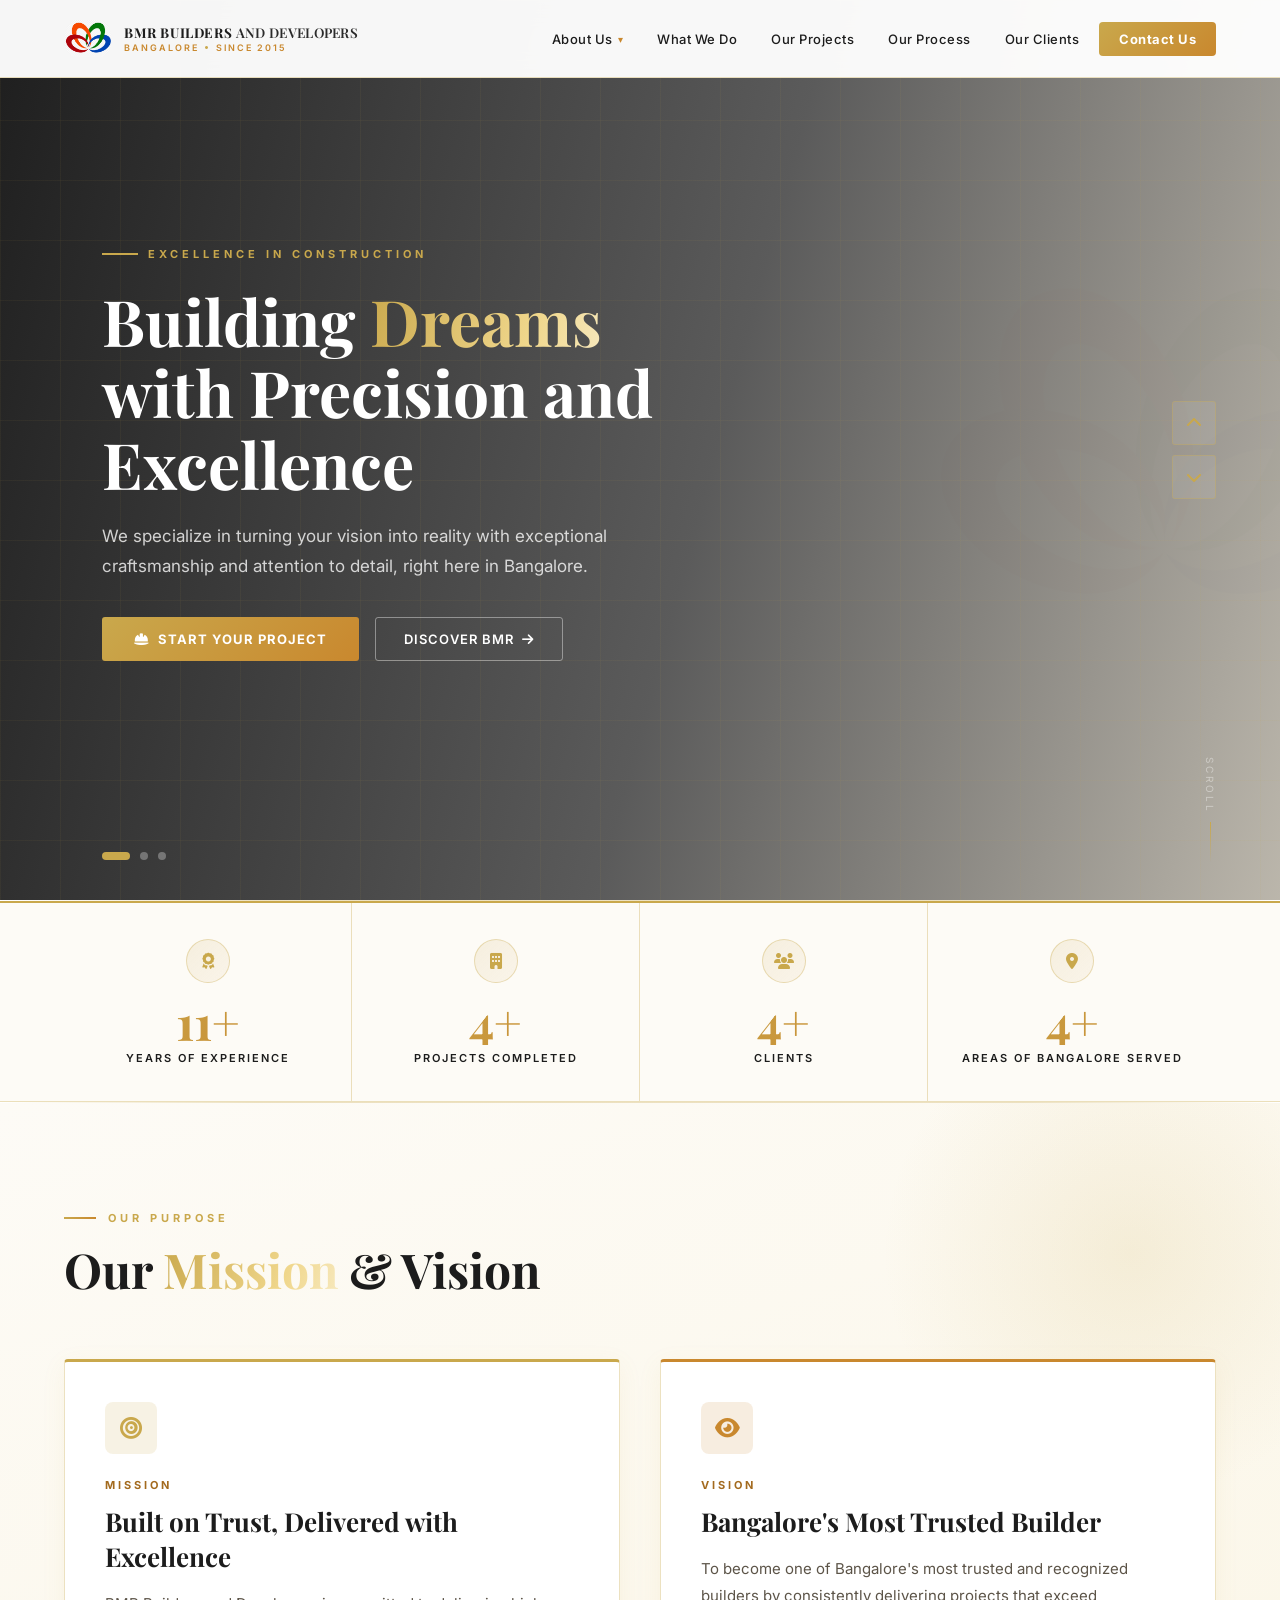
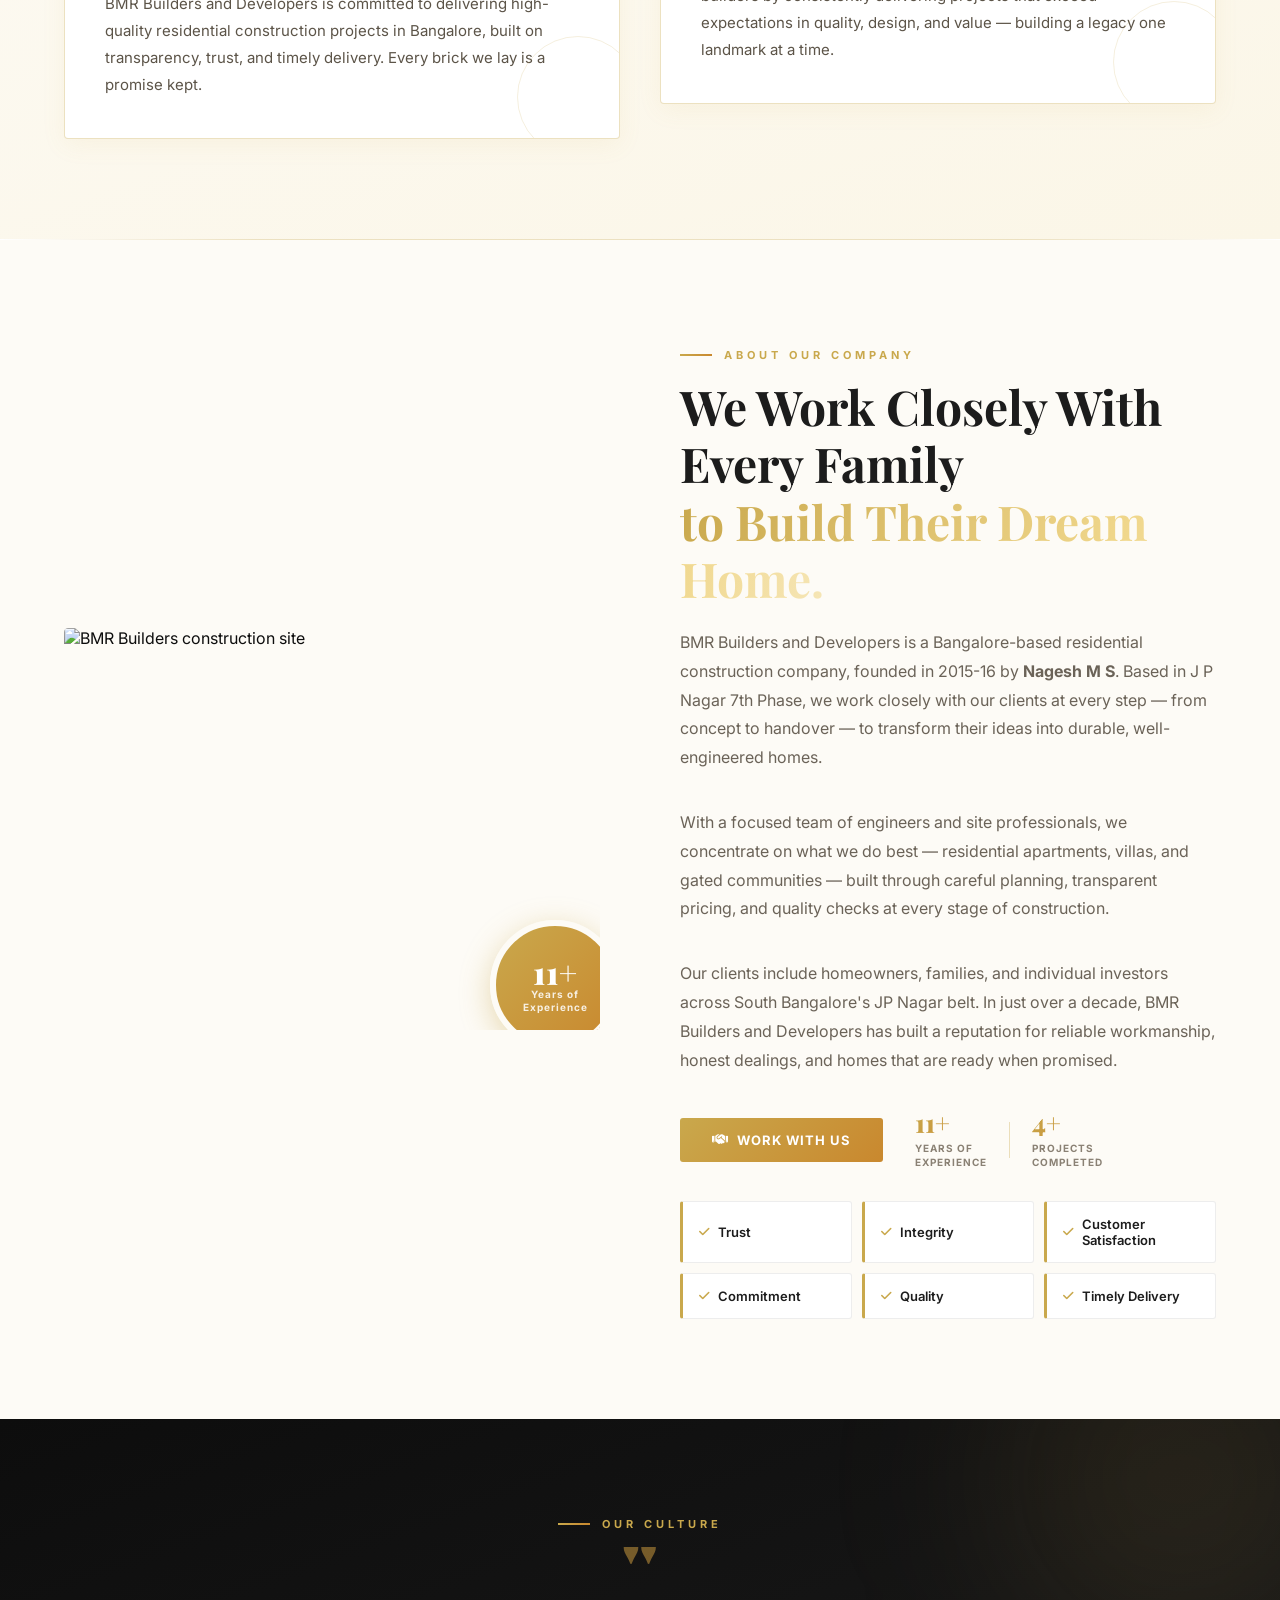
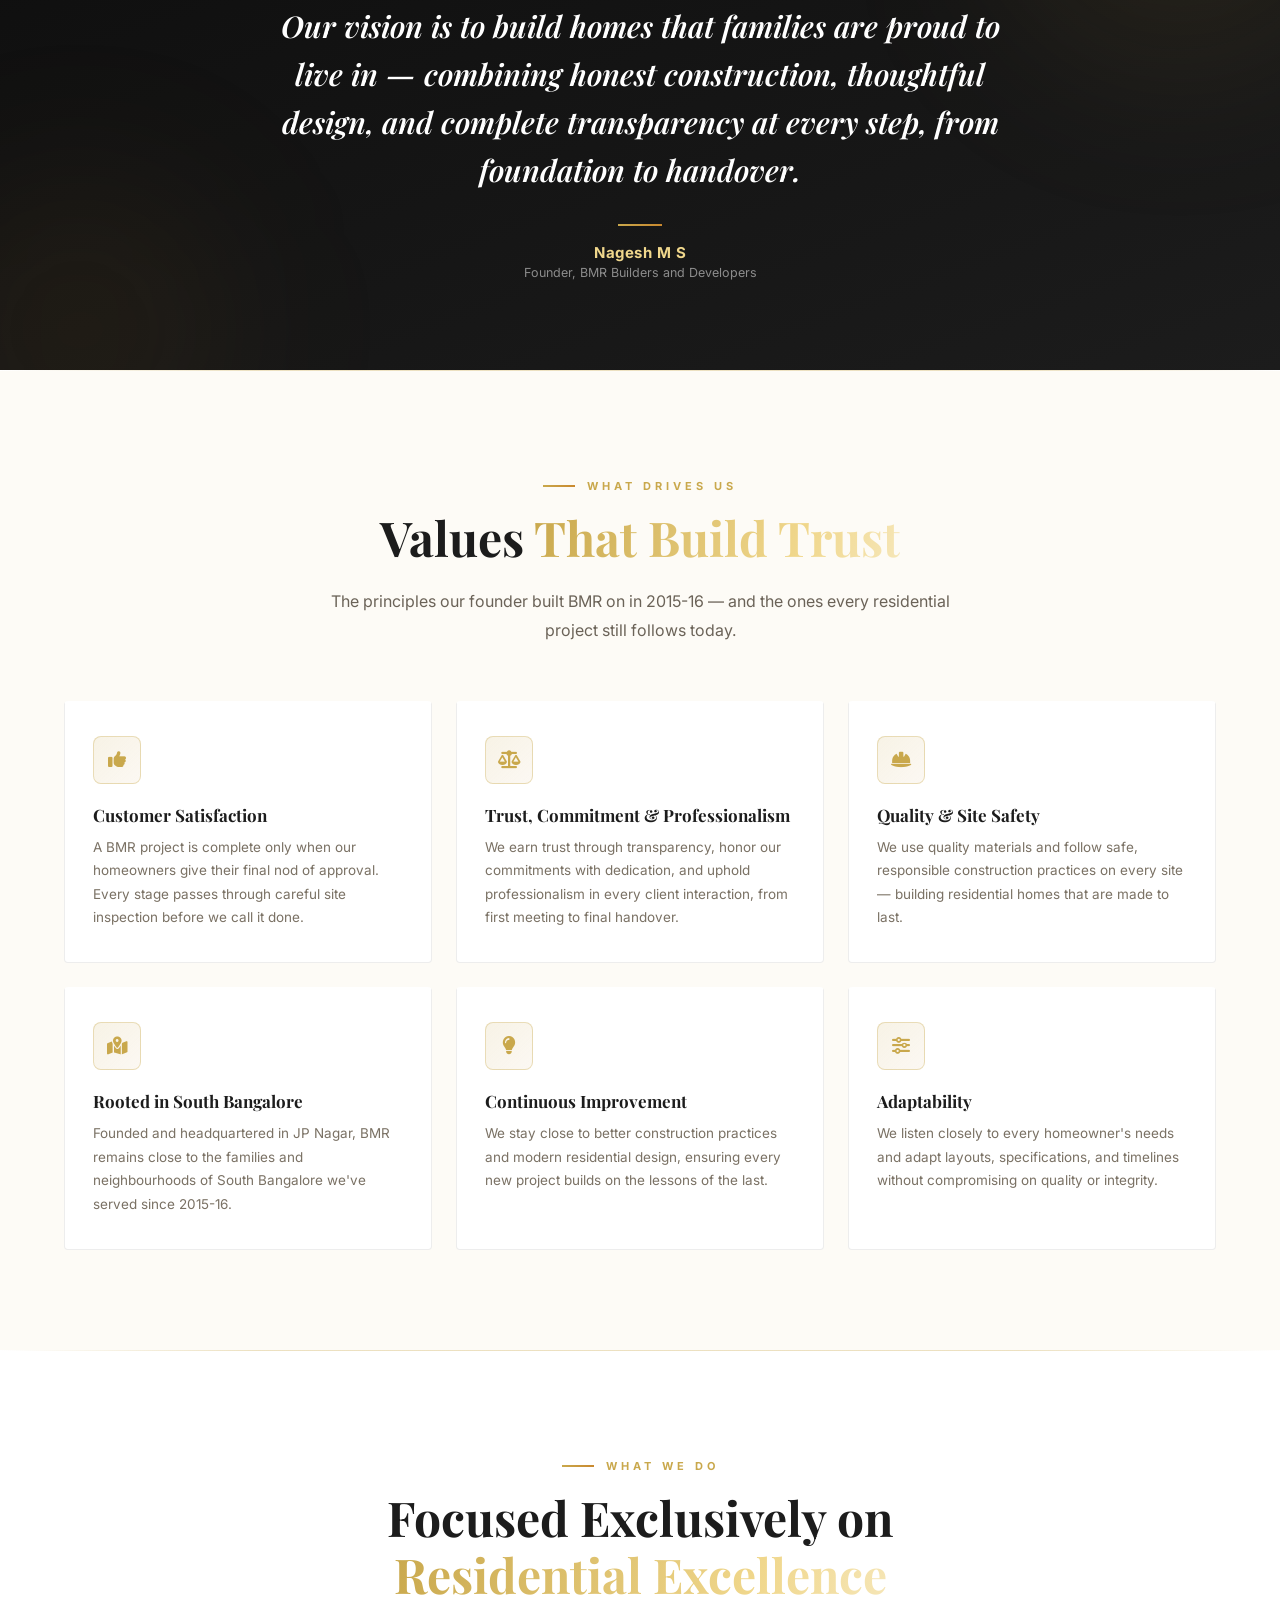
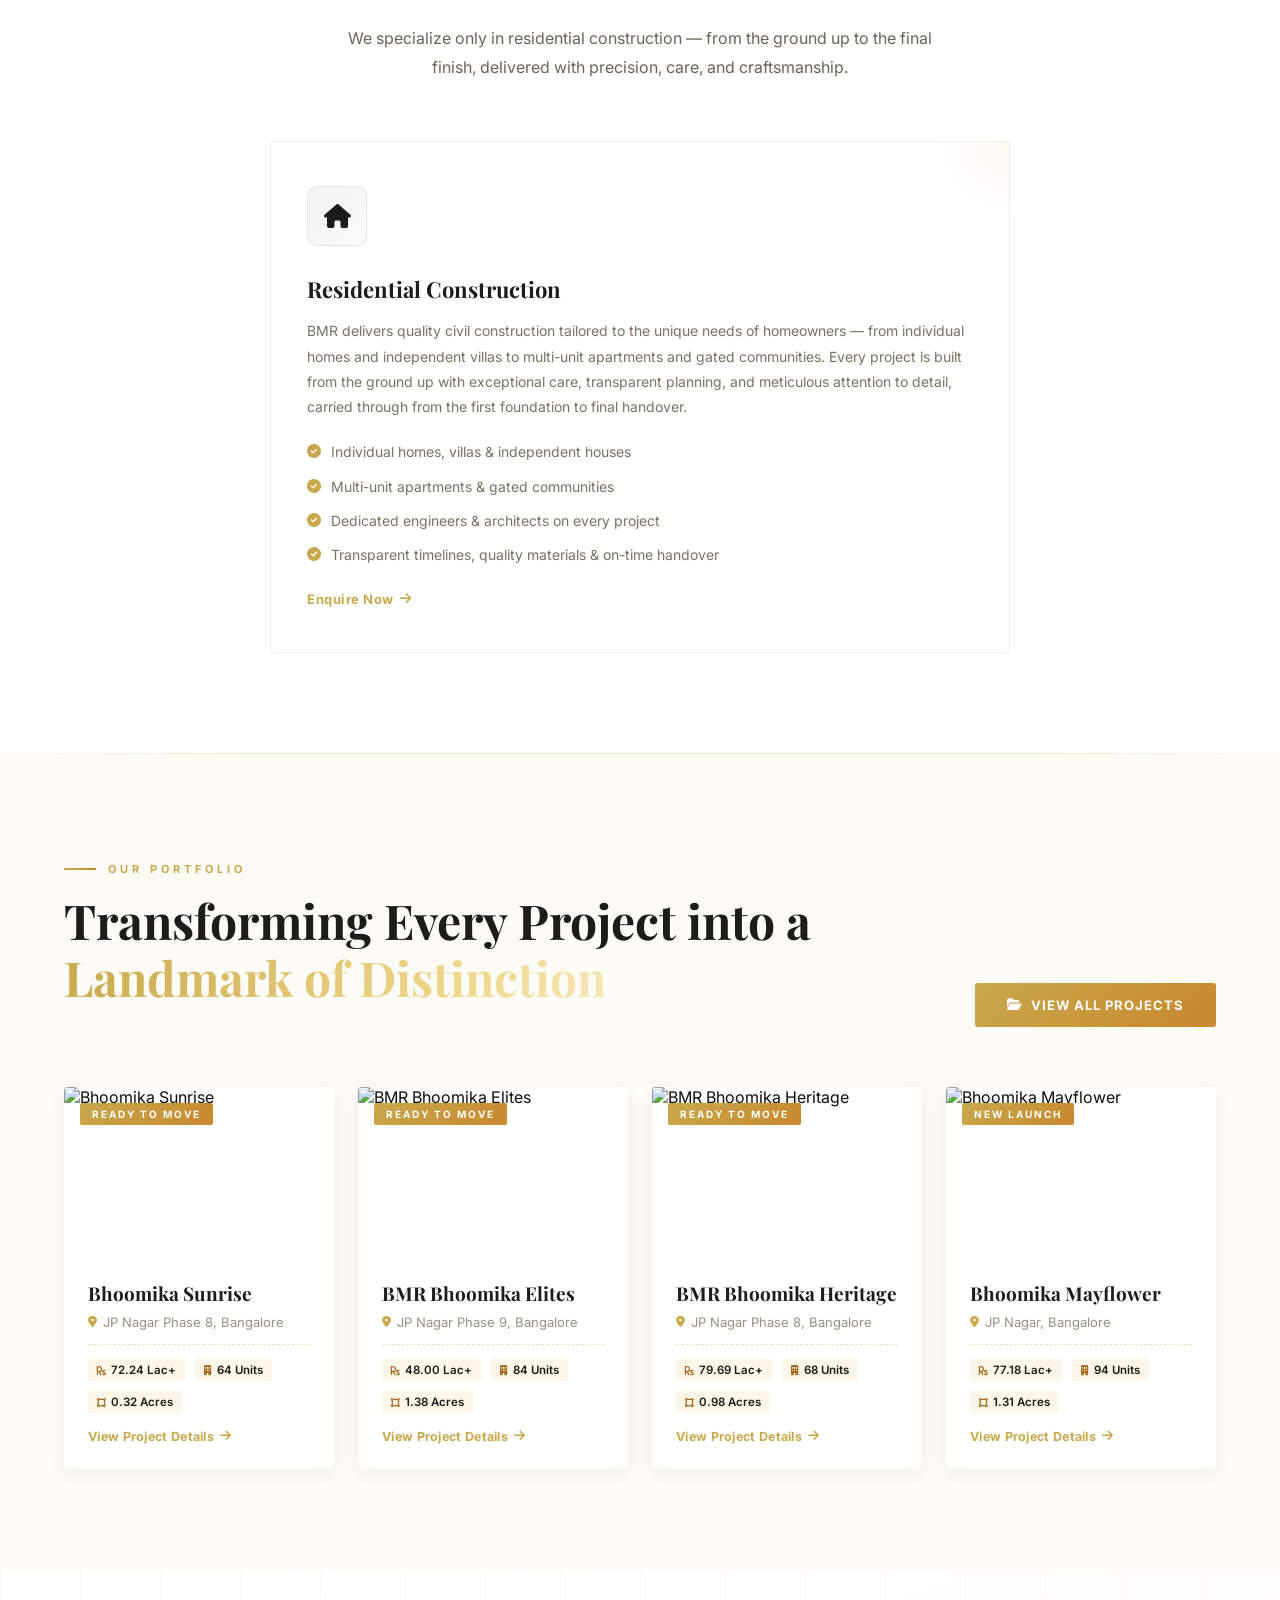
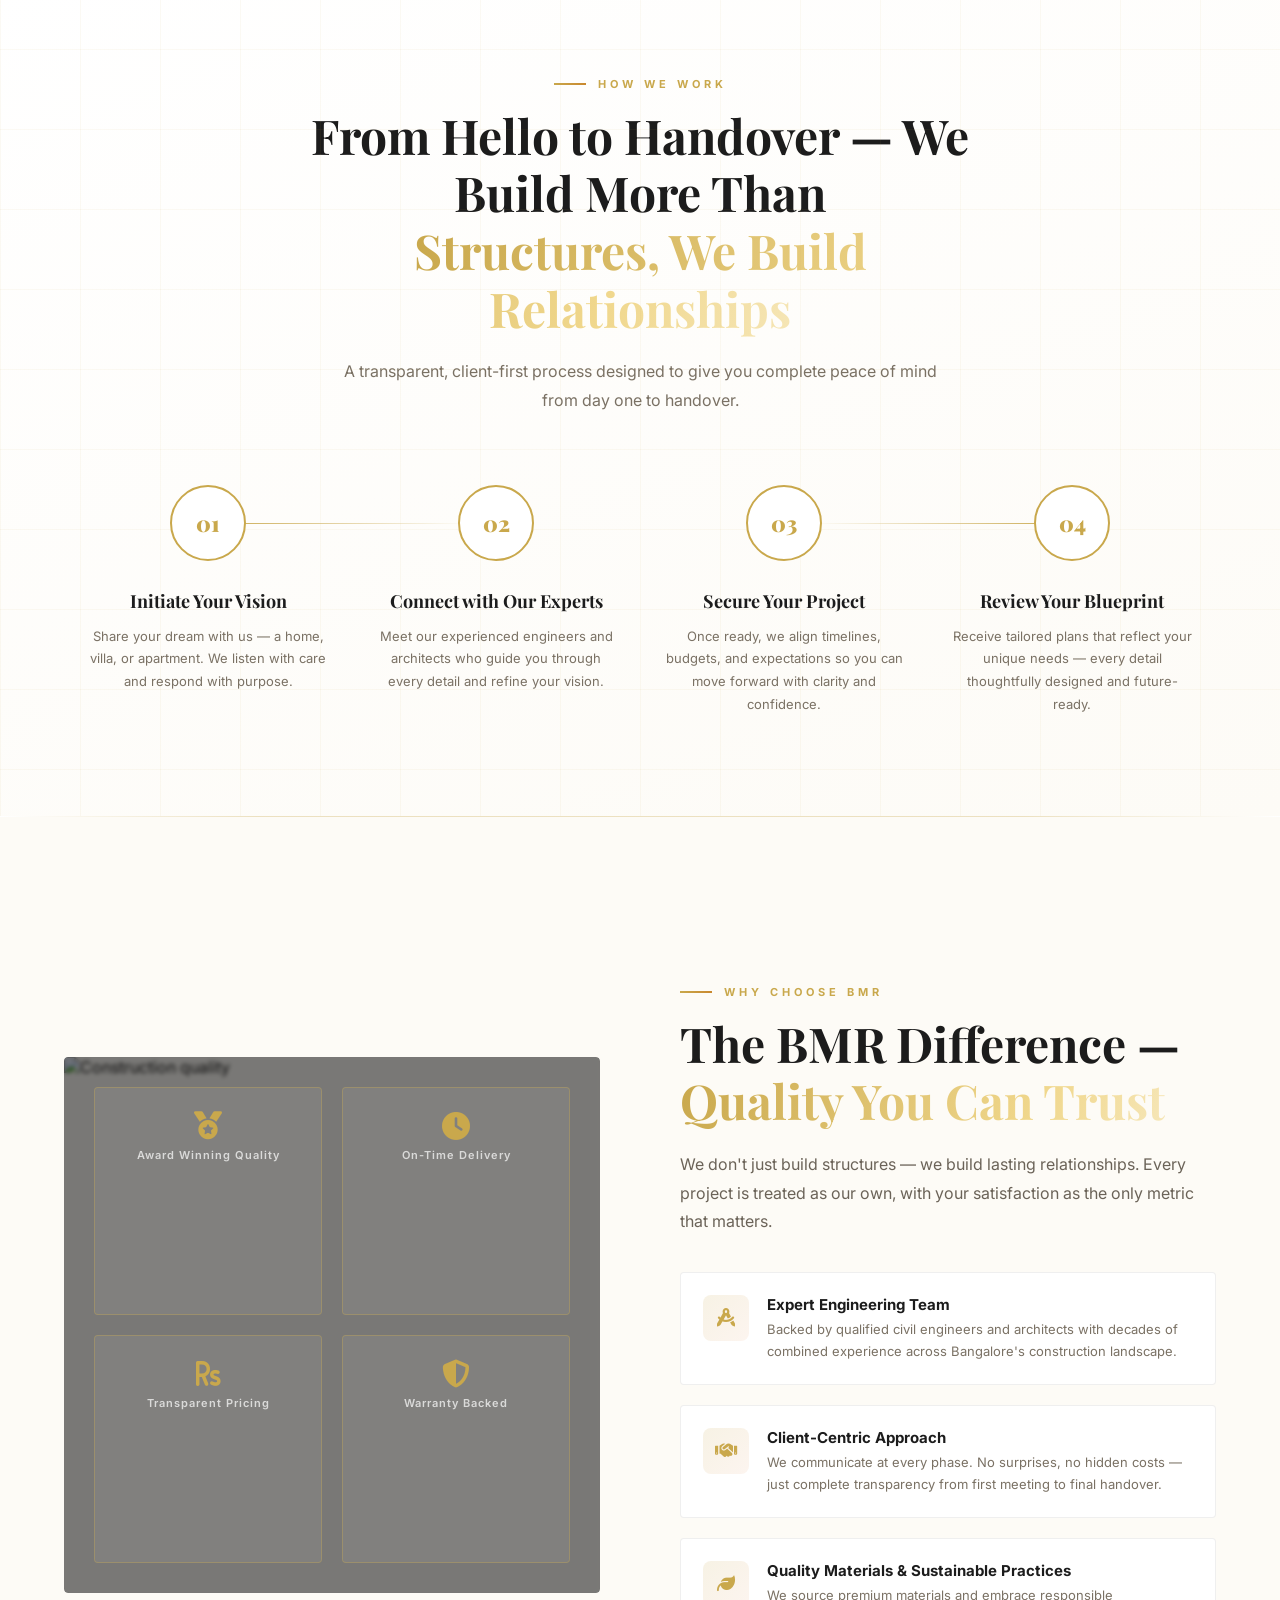
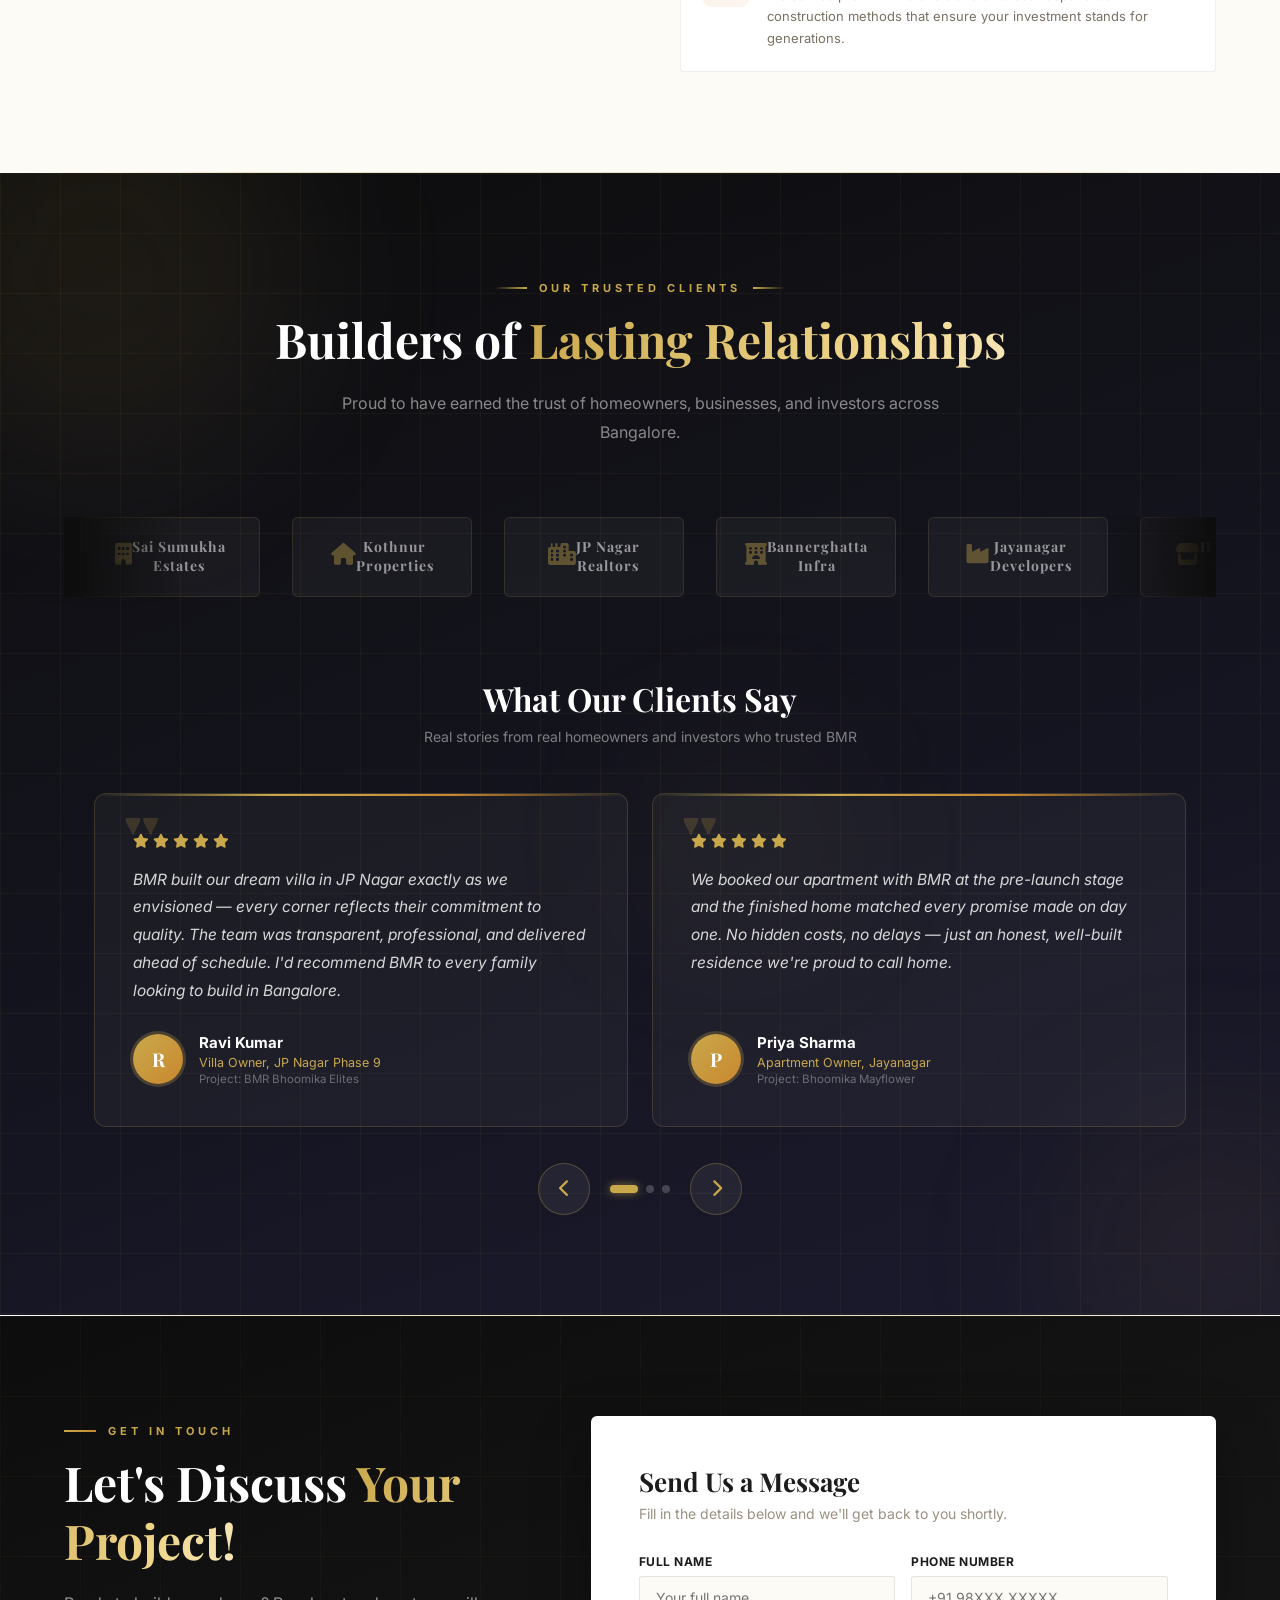
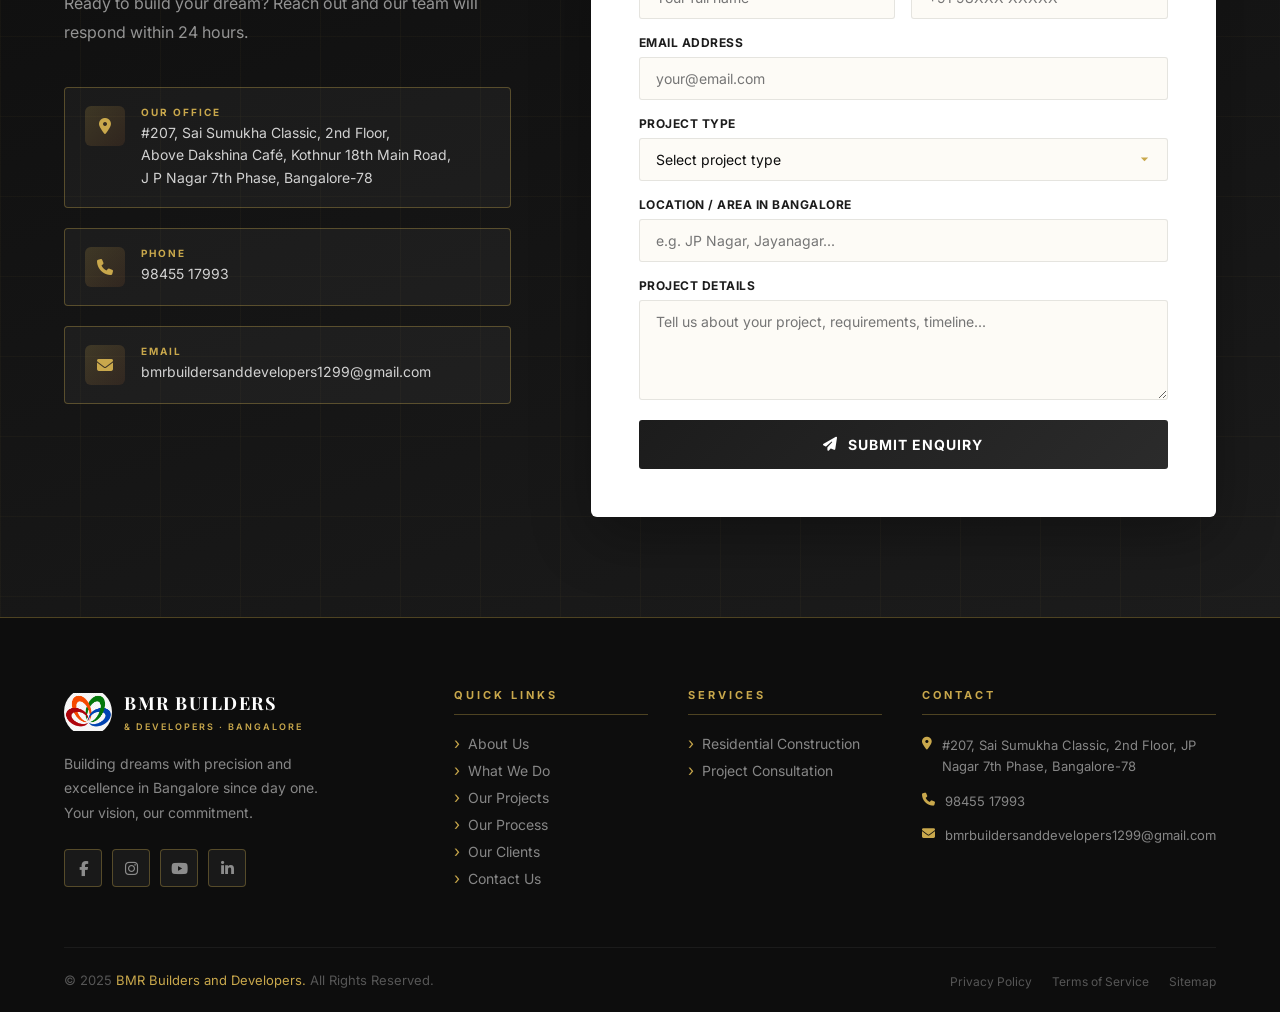
==== index.html @ 170ddacd "Initial commit" ====
<!DOCTYPE html>
<html lang="en">
<head>
<meta charset="UTF-8">
<meta name="viewport" content="width=device-width, initial-scale=1.0">
<title>BMR Builders and Developers | Bangalore</title>
<link rel="icon" type="image/png" href="[data-uri]">
<link href="https://fonts.googleapis.com/css2?family=Playfair+Display:wght@400;600;700;900&family=Inter:wght@300;400;500;600;700&display=swap" rel="stylesheet">
<link rel="stylesheet" href="https://cdnjs.cloudflare.com/ajax/libs/font-awesome/6.4.0/css/all.min.css">
<style>
  :root {
    --navy: #1C1C1C;
    --navy-deep: #0D0D0D;
    --navy-mid: #2B2B2B;
    --gold: #C9A84C;
    --gold-light: #F0D78C;
    --gold-pale: #FBF6E7;
    --orange: #C9882E;
    --orange-dark: #A36A1E;
    --white: #FFFFFF;
    --off-white: #FDFBF6;
    --text-light: #EFE7D2;
    --border-gold: rgba(201, 168, 76, 0.35);
    --shimmer: linear-gradient(110deg, var(--gold) 0%, var(--gold-light) 25%, var(--white) 50%, var(--gold-light) 75%, var(--gold) 100%);
  }

  * { margin: 0; padding: 0; box-sizing: border-box; }

  html { scroll-behavior: smooth; }

  body {
    font-family: 'Inter', sans-serif;
    background: var(--white);
    color: var(--navy-deep);
    overflow-x: hidden;
  }

  /* ─── NAVIGATION ─── */
  nav {
    position: fixed; top: 0; left: 0; right: 0; z-index: 1000;
    background: rgba(255, 255, 255, 0.96);
    backdrop-filter: blur(12px);
    border-bottom: 1px solid var(--border-gold);
    padding: 0 5%;
    display: flex; align-items: center; justify-content: space-between;
    height: 78px;
    transition: all 0.3s ease;
  }
  nav.scrolled {
    height: 64px;
    background: rgba(255, 255, 255, 0.99);
    box-shadow: 0 4px 30px rgba(201,168,76,0.18);
  }

  .nav-logo {
    display: flex; align-items: center; gap: 12px;
    text-decoration: none;
  }
  .nav-logo .logo-icon { transition: transform 0.35s ease; }
  .nav-logo:hover .logo-icon { transform: scale(1.08) rotate(-4deg); }
  .logo-icon {
    width: 48px; height: 48px;
    border-radius: 50%;
    display: flex; align-items: center; justify-content: center;
    flex-shrink: 0;
    position: relative;
    padding: 4px;
    background: var(--white);
    object-fit: contain;
    box-shadow: 0 0 0 1.5px var(--gold), 0 4px 14px rgba(201,168,76,0.35);
    animation: logoGlow 3.5s ease-in-out infinite;
  }
  @keyframes logoGlow {
    0%, 100% { box-shadow: 0 0 0 1.5px var(--gold), 0 4px 14px rgba(201,168,76,0.3); }
    50% { box-shadow: 0 0 0 2.5px var(--gold-light), 0 4px 24px rgba(201,168,76,0.6); }
  }
  .logo-text { display: flex; flex-direction: column; min-width: 0; }
  .logo-name {
    font-family: 'Playfair Display', serif;
    font-size: 13.5px; font-weight: 700;
    color: var(--navy);
    letter-spacing: 0.6px;
    line-height: 1.25;
    white-space: nowrap;
    text-transform: uppercase;
  }
  .logo-name em {
    font-style: normal; font-weight: 600;
    color: var(--navy-mid);
    letter-spacing: 0.3px;
  }
  .logo-sub {
    font-size: 9px; font-weight: 600;
    color: var(--orange);
    letter-spacing: 2px;
    text-transform: uppercase;
    display: flex; align-items: center; gap: 6px;
    margin-top: 2px;
  }
  .logo-dot { font-size: 3px; color: var(--gold); }

  .nav-links {
    display: flex; align-items: center; gap: 6px;
    list-style: none;
  }
  .nav-links li { position: relative; }
  .nav-links a {
    color: var(--navy);
    text-decoration: none;
    font-size: 13px; font-weight: 500;
    letter-spacing: 0.5px;
    padding: 8px 14px;
    border-radius: 4px;
    transition: all 0.25s;
    display: flex; align-items: center; gap: 5px;
    white-space: nowrap;
    position: relative;
  }
  .nav-links li:not(.has-dropdown) a::after {
    content: ''; position: absolute; left: 14px; right: 14px; bottom: 4px;
    height: 2px; background: linear-gradient(90deg, var(--gold), var(--orange));
    transform: scaleX(0); transform-origin: center;
    transition: transform 0.3s ease;
  }
  .nav-links li:not(.has-dropdown) a:hover::after { transform: scaleX(1); }
  .nav-links a:hover { color: var(--orange-dark); background: rgba(201,168,76,0.08); }
  .nav-links .has-dropdown > a::after {
    content: '▾'; font-size: 10px; color: var(--orange);
  }
  .dropdown {
    display: none; position: absolute; top: calc(100% + 8px); left: 0;
    background: var(--white);
    border: 1px solid var(--border-gold);
    border-radius: 6px;
    min-width: 170px;
    box-shadow: 0 12px 40px rgba(28,28,28,0.14);
    overflow: hidden;
  }
  .has-dropdown:hover .dropdown { display: block; }
  .dropdown a {
    display: block; padding: 10px 16px;
    color: var(--navy); font-size: 13px;
    border-radius: 0;
    border-bottom: 1px solid rgba(201,168,76,0.1);
  }
  .dropdown a:last-child { border-bottom: none; }
  .dropdown a:hover { background: var(--gold-pale); color: var(--orange-dark); }

  .nav-cta {
    background: linear-gradient(135deg, var(--gold), var(--orange)) !important;
    color: var(--white) !important;
    font-weight: 700 !important;
    padding: 9px 20px !important;
    border-radius: 4px !important;
    letter-spacing: 0.5px !important;
    position: relative; overflow: hidden;
  }
  .nav-cta::before {
    content: ''; position: absolute; top: 0; left: -75%; width: 50%; height: 100%;
    background: linear-gradient(120deg, transparent, rgba(255,255,255,0.55), transparent);
    transform: skewX(-20deg);
  }
  .nav-cta:hover::before { animation: shine 0.9s ease forwards; }
  @keyframes shine { to { left: 125%; } }
  .nav-cta:hover { opacity: 0.92; transform: translateY(-1px); }

  .hamburger {
    display: none; flex-direction: column; gap: 5px;
    cursor: pointer; padding: 4px;
  }
  .hamburger span {
    width: 24px; height: 2px;
    background: var(--gold);
    border-radius: 2px;
    transition: 0.3s;
  }

  /* Tighten nav spacing on smaller desktop / tablet widths so the longer
     brand name and full menu never crowd or overlap */
  @media (max-width: 1180px) {
    .nav-links { gap: 2px; }
    .nav-links a { padding: 8px 10px; font-size: 12.5px; }
    .nav-cta { padding: 9px 16px !important; }
  }
  @media (max-width: 1020px) {
    nav { padding: 0 3.5%; }
    .nav-logo { gap: 9px; }
    .logo-name { font-size: 12px; }
    .logo-sub { font-size: 8px; letter-spacing: 1.5px; }
  }

  /* ─── HERO SLIDER ─── */
  .hero {
    position: relative; height: 100vh; min-height: 620px;
    overflow: hidden;
  }
  .slide {
    position: absolute; inset: 0;
    display: flex; align-items: center;
    opacity: 0; transition: opacity 1.2s ease;
    background-size: cover; background-position: center;
  }
  .slide.active { opacity: 1; z-index: 2; }
  .slide-overlay {
    position: absolute; inset: 0;
    background: linear-gradient(105deg, rgba(13,13,13,0.93) 0%, rgba(13,13,13,0.68) 55%, rgba(60,46,15,0.35) 100%);
  }

  /* Slide images via gradient placeholders until real photos added */
  .slide-1 { background: linear-gradient(135deg, #2B2B2B 0%, #3A3A3A 50%, #141414 100%); }
  .slide-2 { background: linear-gradient(135deg, #262626 0%, #3A3A3A 50%, #1A1A1A 100%); }
  .slide-3 { background: linear-gradient(135deg, #111111 0%, #2E2E2E 50%, #1A1A1A 100%); }

  /* Architectural grid overlay */
  .slide::before {
    content: '';
    position: absolute; inset: 0; z-index: 1;
    background-image:
      linear-gradient(rgba(201,168,76,0.06) 1px, transparent 1px),
      linear-gradient(90deg, rgba(201,168,76,0.06) 1px, transparent 1px);
    background-size: 60px 60px;
  }

  /* Floating gold particles */
  .hero-particles { position: absolute; inset: 0; z-index: 2; overflow: hidden; pointer-events: none; }
  .particle {
    position: absolute; bottom: -20px;
    width: 6px; height: 6px; border-radius: 50%;
    background: var(--gold-light);
    box-shadow: 0 0 8px 2px rgba(240,215,140,0.6);
    animation: floatUp linear infinite;
    opacity: 0;
  }
  @keyframes floatUp {
    0% { transform: translateY(0) translateX(0); opacity: 0; }
    10% { opacity: 0.8; }
    90% { opacity: 0.5; }
    100% { transform: translateY(-100vh) translateX(40px); opacity: 0; }
  }

  /* Rotating watermark ring echoing the brand logo */
  .hero-watermark {
    position: absolute; right: -120px; top: 50%;
    margin-top: -240px;
    width: 480px; height: 480px; z-index: 1; opacity: 0.10;
    pointer-events: none;
  }
  .hero-watermark img {
    width: 100%; height: 100%; object-fit: contain;
    animation: spinSlow 60s linear infinite;
  }
  @keyframes spinSlow { from { transform: rotate(0deg); } to { transform: rotate(360deg); } }

  /* Shimmering gold gradient text */
  .shimmer-text {
    background: var(--shimmer);
    background-size: 300% auto;
    -webkit-background-clip: text;
    -webkit-text-fill-color: transparent;
    background-clip: text;
    animation: shimmerMove 4s linear infinite;
  }
  @keyframes shimmerMove {
    0% { background-position: 0% 50%; }
    100% { background-position: 300% 50%; }
  }

  .slide-content {
    position: relative; z-index: 3;
    padding: 0 8% 0 8%;
    max-width: 780px;
  }
  .slide.active .slide-eyebrow,
  .slide.active h1,
  .slide.active p,
  .slide.active .slide-btns {
    opacity: 0;
    animation: heroFadeUp 0.8s ease forwards;
  }
  .slide.active .slide-eyebrow { animation-delay: 0.15s; }
  .slide.active h1 { animation-delay: 0.3s; }
  .slide.active p { animation-delay: 0.45s; }
  .slide.active .slide-btns { animation-delay: 0.6s; }
  @keyframes heroFadeUp {
    from { opacity: 0; transform: translateY(24px); }
    to { opacity: 1; transform: translateY(0); }
  }
  .slide-eyebrow {
    display: inline-flex; align-items: center; gap: 10px;
    font-size: 11px; font-weight: 700; letter-spacing: 4px;
    color: var(--gold); text-transform: uppercase;
    margin-bottom: 24px;
  }
  .slide-eyebrow::before {
    content: ''; width: 36px; height: 2px; background: var(--gold);
  }
  .slide h1 {
    font-family: 'Playfair Display', serif;
    font-size: clamp(32px, 5vw, 64px);
    font-weight: 700; line-height: 1.12;
    color: var(--white);
    margin-bottom: 22px;
  }
  .slide h1 em {
    font-style: normal;
    background: var(--shimmer);
    background-size: 300% auto;
    -webkit-background-clip: text;
    -webkit-text-fill-color: transparent;
    background-clip: text;
    animation: shimmerMove 4s linear infinite;
  }
  .slide p {
    font-size: clamp(14px, 1.8vw, 17px);
    color: rgba(255,255,255,0.78);
    line-height: 1.75;
    max-width: 560px;
    margin-bottom: 36px;
  }
  .slide-btns { display: flex; gap: 16px; flex-wrap: wrap; }

  .btn-primary {
    background: linear-gradient(135deg, var(--gold), var(--orange));
    color: var(--white);
    padding: 14px 32px;
    border-radius: 3px;
    font-weight: 700; font-size: 13px;
    letter-spacing: 1px; text-transform: uppercase;
    text-decoration: none;
    transition: all 0.3s;
    border: none; cursor: pointer;
    display: inline-flex; align-items: center; gap: 8px;
    position: relative; overflow: hidden;
  }
  .btn-primary::before {
    content: ''; position: absolute; top: 0; left: -75%; width: 50%; height: 100%;
    background: linear-gradient(120deg, transparent, rgba(255,255,255,0.5), transparent);
    transform: skewX(-20deg);
  }
  .btn-primary:hover::before { animation: shine 0.9s ease forwards; }
  .btn-primary:hover { transform: translateY(-2px); box-shadow: 0 8px 28px rgba(201,136,46,0.45); }

  .btn-outline {
    background: transparent;
    color: var(--white);
    padding: 13px 28px;
    border-radius: 3px;
    font-weight: 600; font-size: 13px;
    letter-spacing: 1px; text-transform: uppercase;
    text-decoration: none;
    border: 1.5px solid rgba(255,255,255,0.4);
    transition: all 0.3s;
    display: inline-flex; align-items: center; gap: 8px;
  }
  .btn-outline:hover { border-color: var(--gold); color: var(--gold); }

  /* Slide controls */
  .hero-controls {
    position: absolute; bottom: 40px; left: 8%; z-index: 10;
    display: flex; align-items: center; gap: 10px;
  }
  .dot {
    width: 8px; height: 8px; border-radius: 50%;
    background: rgba(255,255,255,0.3);
    cursor: pointer; transition: all 0.3s;
  }
  .dot.active { background: var(--gold); width: 28px; border-radius: 4px; }

  .hero-arrows {
    position: absolute; right: 5%; top: 50%; transform: translateY(-50%);
    z-index: 10; display: flex; flex-direction: column; gap: 10px;
  }
  .hero-arrow {
    width: 44px; height: 44px; border-radius: 3px;
    background: rgba(255,255,255,0.08);
    border: 1px solid var(--border-gold);
    color: var(--gold);
    display: flex; align-items: center; justify-content: center;
    cursor: pointer; transition: all 0.3s; font-size: 16px;
  }
  .hero-arrow:hover { background: var(--gold); color: var(--navy-deep); }

  /* Scroll indicator */
  .scroll-hint {
    position: absolute; bottom: 38px; right: 5%; z-index: 10;
    display: flex; align-items: center; gap: 8px;
    color: rgba(255,255,255,0.4); font-size: 10px;
    letter-spacing: 3px; text-transform: uppercase;
    writing-mode: vertical-rl;
  }
  .scroll-hint::after {
    content: ''; width: 1px; height: 40px;
    background: linear-gradient(var(--gold), transparent);
    display: block;
  }

  /* ─── STATS BAR ─── */
  .stats-bar {
    background: var(--off-white);
    border-top: 2px solid var(--gold);
    border-bottom: 1px solid var(--border-gold);
    padding: 0 5%;
    display: grid; grid-template-columns: repeat(4, 1fr);
  }
  .stat-item {
    padding: 36px 20px;
    text-align: center;
    border-right: 1px solid var(--border-gold);
    position: relative;
    transition: transform 0.35s ease, box-shadow 0.35s ease;
  }
  .stat-item:hover { transform: translateY(-6px); box-shadow: 0 16px 36px rgba(201,168,76,0.18); border-radius: 6px; }
  .stat-item:last-child { border-right: none; }
  .stat-icon {
    width: 44px; height: 44px; margin: 0 auto 14px;
    border-radius: 50%;
    background: linear-gradient(135deg, rgba(201,168,76,0.14), rgba(201,136,46,0.06));
    border: 1px solid var(--border-gold);
    display: flex; align-items: center; justify-content: center;
    color: var(--gold); font-size: 16px;
    transition: all 0.35s ease;
  }
  .stat-item:hover .stat-icon {
    background: linear-gradient(135deg, var(--gold), var(--orange));
    color: var(--white);
    transform: rotate(-8deg) scale(1.1);
    box-shadow: 0 8px 20px rgba(201,168,76,0.4);
  }
  .stat-number {
    font-family: 'Playfair Display', serif;
    font-size: clamp(30px, 4vw, 48px);
    font-weight: 700;
    background: linear-gradient(135deg, var(--gold), var(--orange));
    -webkit-background-clip: text;
    -webkit-text-fill-color: transparent;
    background-clip: text;
    line-height: 1;
    margin-bottom: 6px;
  }
  .stat-label {
    font-size: 11px; font-weight: 600;
    color: var(--navy);
    letter-spacing: 2px; text-transform: uppercase;
  }

  /* ─── SECTION COMMONS ─── */
  section { padding: 100px 5%; }
  .section-eyebrow {
    display: inline-flex; align-items: center; gap: 12px;
    font-size: 11px; font-weight: 700; letter-spacing: 4px;
    color: var(--gold); text-transform: uppercase;
    margin-bottom: 16px;
  }
  .section-eyebrow::before {
    content: ''; width: 32px; height: 2px;
    background: linear-gradient(90deg, var(--gold), var(--orange));
  }
  .section-title {
    font-family: 'Playfair Display', serif;
    font-size: clamp(28px, 4vw, 48px);
    font-weight: 700; line-height: 1.2;
    color: var(--navy);
    margin-bottom: 20px;
  }
  .section-title span {
    background: var(--shimmer);
    background-size: 300% auto;
    -webkit-background-clip: text;
    -webkit-text-fill-color: transparent;
    background-clip: text;
    animation: shimmerMove 4s linear infinite;
  }
  .section-desc {
    font-size: 16px; line-height: 1.8;
    color: #6b6358; max-width: 620px;
  }

  /* ─── MISSION & VISION ─── */
  .mission-section {
    background: linear-gradient(160deg, var(--off-white) 0%, var(--gold-pale) 100%);
    position: relative; overflow: hidden;
  }
  .mission-section::before {
    content: '';
    position: absolute; top: -100px; right: -100px;
    width: 500px; height: 500px; border-radius: 50%;
    background: radial-gradient(circle, rgba(201,168,76,0.15) 0%, transparent 70%);
    pointer-events: none;
    animation: pulseGlowBg 6s ease-in-out infinite;
  }
  @keyframes pulseGlowBg {
    0%, 100% { opacity: 0.6; transform: scale(1); }
    50% { opacity: 1; transform: scale(1.08); }
  }
  .mission-grid {
    display: grid; grid-template-columns: 1fr 1fr;
    gap: 40px; align-items: start;
    margin-top: 60px;
  }
  .mv-card {
    background: var(--white);
    border: 1px solid var(--border-gold);
    border-top: 3px solid;
    border-radius: 4px;
    padding: 40px;
    position: relative; overflow: hidden;
    transition: all 0.35s;
    box-shadow: 0 6px 24px rgba(201,168,76,0.08);
  }
  .mv-card:hover { transform: translateY(-6px); box-shadow: 0 20px 50px rgba(201,168,76,0.22); }
  .mv-card.mission-card { border-top-color: var(--gold); }
  .mv-card.vision-card { border-top-color: var(--orange); }
  .mv-card::before {
    content: '';
    position: absolute; bottom: -20px; right: -20px;
    width: 120px; height: 120px;
    border: 1px solid rgba(201,168,76,0.18);
    border-radius: 50%;
  }
  .mv-icon {
    width: 52px; height: 52px; border-radius: 8px;
    display: flex; align-items: center; justify-content: center;
    font-size: 22px; margin-bottom: 24px;
    transition: transform 0.35s;
  }
  .mv-card:hover .mv-icon { transform: rotate(-8deg) scale(1.08); }
  .mission-card .mv-icon { background: rgba(201,168,76,0.15); color: var(--gold); }
  .vision-card .mv-icon { background: rgba(201,136,46,0.15); color: var(--orange); }
  .mv-label {
    font-size: 11px; font-weight: 700; letter-spacing: 3px;
    text-transform: uppercase; color: var(--orange-dark);
    margin-bottom: 12px;
  }
  .mv-card h3 {
    font-family: 'Playfair Display', serif;
    font-size: 26px; font-weight: 700;
    color: var(--navy); margin-bottom: 16px;
  }
  .mv-card p {
    color: #5c5448;
    line-height: 1.8; font-size: 15px;
  }

  /* ─── ABOUT / WHO WE ARE ─── */
  .about-section { background: var(--off-white); }
  .about-inner {
    display: grid; grid-template-columns: 1fr 1fr;
    gap: 80px; align-items: center;
  }
  .about-img-wrap {
    position: relative;
    aspect-ratio: 4/3;
    border-radius: 4px; overflow: hidden;
  }
  .about-img-placeholder {
    width: 100%; height: 100%;
    background: linear-gradient(135deg, var(--navy) 0%, #2B2B2B 100%);
    display: flex; align-items: center; justify-content: center;
    flex-direction: column; gap: 14px;
    color: var(--gold);
  }
  .about-img-placeholder i { font-size: 48px; opacity: 0.5; }
  .about-img-placeholder span { font-size: 13px; opacity: 0.5; letter-spacing: 2px; }
  .img-badge {
    position: absolute; bottom: -20px; right: -20px;
    width: 130px; height: 130px;
    background: linear-gradient(135deg, var(--gold), var(--orange));
    border-radius: 50%;
    display: flex; align-items: center; justify-content: center;
    flex-direction: column;
    border: 6px solid var(--off-white);
    box-shadow: 0 8px 30px rgba(201,168,76,0.4);
  }
  .img-badge .big-num {
    font-family: 'Playfair Display', serif;
    font-size: 32px; font-weight: 900; color: var(--white); line-height: 1;
  }
  .img-badge .small-text {
    font-size: 10px; font-weight: 700; letter-spacing: 1px;
    color: rgba(255,255,255,0.85); text-align: center; line-height: 1.3;
  }
  .about-text .section-desc { max-width: 100%; margin-bottom: 36px; }
  .values-grid {
    display: grid; grid-template-columns: repeat(3, 1fr);
    gap: 10px; margin-top: 32px;
  }
  .value-tile {
    background: var(--white);
    border: 1px solid rgba(28,28,28,0.08);
    border-left: 3px solid var(--gold);
    padding: 14px 16px;
    border-radius: 3px;
    font-size: 13px; font-weight: 600;
    color: var(--navy);
    display: flex; align-items: center; gap: 8px;
    transition: all 0.25s;
  }
  .value-tile:hover { border-left-color: var(--orange); background: var(--gold-pale); }
  .value-tile i { color: var(--gold); font-size: 12px; }

  /* ─── ABOUT CTA ROW (Work With Us + mini stats) ─── */
  .about-cta-row {
    display: flex; align-items: center; flex-wrap: wrap;
    gap: 32px; margin: 28px 0 8px;
  }
  .about-mini-stats { display: flex; align-items: center; gap: 22px; }
  .mini-stat { display: flex; flex-direction: column; transition: transform 0.3s; }
  .mini-stat:hover { transform: translateY(-3px); }
  .mini-stat-num {
    font-family: 'Playfair Display', serif;
    font-size: 26px; font-weight: 800; line-height: 1;
    background: linear-gradient(135deg, var(--gold), var(--orange));
    -webkit-background-clip: text; -webkit-text-fill-color: transparent;
    background-clip: text;
  }
  .mini-stat-label {
    font-size: 10px; font-weight: 700; letter-spacing: 1px;
    text-transform: uppercase; color: #8a8174;
    margin-top: 5px; line-height: 1.4;
  }
  .mini-stat-divider { width: 1px; height: 36px; background: var(--border-gold); }

  /* ─── OUR CULTURE QUOTE BAND ─── */
  .culture-section {
    background: linear-gradient(160deg, var(--navy-deep) 0%, var(--navy) 100%);
    position: relative; overflow: hidden;
    padding: 90px 5%;
    text-align: center;
  }
  .culture-section .section-eyebrow { justify-content: center; color: var(--gold); }
  .culture-orb {
    position: absolute; border-radius: 50%;
    pointer-events: none; filter: blur(90px);
    animation: orbFloat 9s ease-in-out infinite;
  }
  .culture-orb-1 { width: 360px; height: 360px; background: rgba(201,168,76,0.1); top: -120px; right: -80px; }
  .culture-orb-2 { width: 280px; height: 280px; background: rgba(201,136,46,0.08); bottom: -100px; left: -60px; animation-delay: 3s; }
  .culture-inner { position: relative; z-index: 1; max-width: 760px; margin: 0 auto; }
  .culture-quote-mark {
    font-family: 'Playfair Display', serif;
    font-size: 90px; line-height: 0.5;
    background: linear-gradient(135deg, var(--gold), var(--orange));
    -webkit-background-clip: text; -webkit-text-fill-color: transparent;
    background-clip: text;
    opacity: 0.55; font-weight: 900; margin-bottom: 10px;
  }
  .culture-quote {
    font-family: 'Playfair Display', serif;
    font-size: clamp(20px, 2.6vw, 30px);
    font-weight: 600; font-style: italic; line-height: 1.6;
    color: var(--white); margin-bottom: 30px;
  }
  .culture-attribution { display: flex; flex-direction: column; align-items: center; gap: 3px; }
  .culture-attribution::before {
    content: ''; width: 44px; height: 2px;
    background: linear-gradient(90deg, var(--gold), var(--orange));
    margin-bottom: 14px;
  }
  .culture-name { font-weight: 700; color: var(--gold-light); font-size: 15px; letter-spacing: 0.5px; }
  .culture-role { font-size: 12.5px; color: rgba(255,255,255,0.5); }

  /* ─── VALUE PILLARS ─── */
  .pillars-section { background: var(--off-white); }
  .value-pillars-grid {
    display: grid; grid-template-columns: repeat(3, 1fr);
    gap: 24px; margin-top: 56px;
  }
  .pillar-card {
    background: var(--white);
    border: 1px solid rgba(28,28,28,0.08);
    border-top: 3px solid transparent;
    border-radius: 4px; padding: 32px 28px;
    transition: all 0.3s;
  }
  .pillar-card:hover {
    border-top-color: var(--gold);
    transform: translateY(-5px);
    box-shadow: 0 16px 44px rgba(28,28,28,0.1);
  }
  .pillar-icon {
    width: 48px; height: 48px; border-radius: 8px;
    background: linear-gradient(135deg, rgba(201,168,76,0.14), rgba(201,136,46,0.06));
    border: 1px solid var(--border-gold);
    display: flex; align-items: center; justify-content: center;
    font-size: 18px; color: var(--gold);
    margin-bottom: 20px; transition: all 0.3s;
  }
  .pillar-card:hover .pillar-icon {
    background: linear-gradient(135deg, var(--gold), var(--orange));
    color: var(--white); transform: rotate(-6deg) scale(1.06);
  }
  .pillar-card h4 {
    font-family: 'Playfair Display', serif;
    font-size: 17px; font-weight: 700; color: var(--navy);
    margin-bottom: 10px; line-height: 1.3;
  }
  .pillar-card p { font-size: 13.5px; color: #7a7164; line-height: 1.75; }

  /* ─── SERVICES ─── */
  .services-section { background: var(--white); }
  .services-grid {
    display: grid; grid-template-columns: repeat(3, 1fr);
    gap: 28px; margin-top: 60px;
  }
  .service-card {
    background: var(--white);
    border: 1px solid rgba(28,28,28,0.08);
    border-radius: 4px;
    padding: 44px 36px;
    position: relative; overflow: hidden;
    transition: all 0.35s;
    group: true;
  }
  .service-card::before {
    content: '';
    position: absolute; bottom: 0; left: 0; right: 0;
    height: 3px;
    background: linear-gradient(90deg, var(--gold), var(--orange));
    transform: scaleX(0); transform-origin: left;
    transition: transform 0.35s;
  }
  .service-card::after {
    content: '';
    position: absolute; top: 0; right: 0;
    width: 80px; height: 80px;
    background: radial-gradient(circle at top right, rgba(201,168,76,0.08), transparent 70%);
  }
  .service-card:hover { transform: translateY(-6px); box-shadow: 0 20px 60px rgba(28,28,28,0.12); }
  .service-card:hover::before { transform: scaleX(1); }
  .svc-num {
    font-family: 'Playfair Display', serif;
    font-size: 54px; font-weight: 900;
    color: rgba(28,28,28,0.05);
    position: absolute; top: 20px; right: 24px;
    line-height: 1;
  }
  .svc-icon {
    width: 60px; height: 60px; border-radius: 10px;
    background: linear-gradient(135deg, rgba(28,28,28,0.06), rgba(28,28,28,0.02));
    border: 1px solid rgba(28,28,28,0.08);
    display: flex; align-items: center; justify-content: center;
    font-size: 24px; color: var(--navy);
    margin-bottom: 28px;
    transition: all 0.3s;
  }
  .service-card:hover .svc-icon {
    background: linear-gradient(135deg, var(--gold), var(--orange));
    color: var(--white); border-color: transparent;
    transform: rotate(-8deg) scale(1.08);
  }
  .service-card h3 {
    font-family: 'Playfair Display', serif;
    font-size: 22px; font-weight: 700;
    color: var(--navy); margin-bottom: 14px;
  }
  .service-card p {
    color: #7a7164; font-size: 14px; line-height: 1.8;
  }
  .svc-link {
    display: inline-flex; align-items: center; gap: 6px;
    font-size: 13px; font-weight: 700;
    color: var(--gold); text-decoration: none;
    margin-top: 24px;
    letter-spacing: 0.5px;
    transition: gap 0.2s;
  }
  .svc-link:hover { gap: 10px; }
  .svc-feature-list {
    list-style: none; margin: 22px 0 0;
    display: flex; flex-direction: column; gap: 12px;
  }
  .svc-feature-list li {
    display: flex; align-items: flex-start; gap: 10px;
    color: #7a7164; font-size: 14px; line-height: 1.6;
  }
  .svc-feature-list li i {
    color: var(--gold); font-size: 14px; margin-top: 3px; flex-shrink: 0;
  }

  /* ─── PROJECTS ─── */
  .projects-section { background: var(--off-white); }
  .projects-grid {
    display: grid; grid-template-columns: repeat(4, 1fr);
    gap: 24px; margin-top: 60px;
  }
  .project-stats {
    display: flex; flex-wrap: wrap; gap: 10px;
    margin-top: 14px; padding-top: 14px;
    border-top: 1px dashed var(--border-gold);
  }
  .project-stats span {
    font-size: 11.5px; font-weight: 600; color: var(--navy);
    display: flex; align-items: center; gap: 5px;
    background: var(--gold-pale); padding: 4px 9px; border-radius: 3px;
  }
  .project-stats i { color: var(--orange-dark); font-size: 10px; }
  .project-status-tag {
    background: rgba(28,28,28,0.06); color: var(--navy);
    font-size: 9.5px; font-weight: 700; letter-spacing: 0.5px;
    padding: 3px 9px; border-radius: 2px; margin-left: 8px;
  }
  @media (max-width: 1100px) {
    .projects-grid { grid-template-columns: repeat(2, 1fr); }
    .value-pillars-grid { grid-template-columns: repeat(2, 1fr); }
  }
  .project-card {
    border-radius: 4px; overflow: hidden;
    background: var(--white);
    box-shadow: 0 4px 20px rgba(0,0,0,0.06);
    transition: all 0.35s;
  }
  .project-card:hover { transform: translateY(-4px) scale(1.015); box-shadow: 0 16px 50px rgba(28,28,28,0.14); }
  .project-img {
    aspect-ratio: 16/10;
    background: linear-gradient(135deg, var(--navy) 0%, #2B2B2B 100%);
    position: relative; overflow: hidden;
    display: flex; align-items: center; justify-content: center;
  }
  .project-img i { font-size: 40px; color: rgba(201,168,76,0.35); transition: transform 0.45s ease, color 0.3s ease; }
  .project-card:hover .project-img i { transform: scale(1.18) rotate(-4deg); color: rgba(201,168,76,0.6); }
  .project-tag {
    position: absolute; top: 16px; left: 16px;
    background: linear-gradient(135deg, var(--gold), var(--orange));
    color: var(--white); font-size: 10px; font-weight: 700;
    letter-spacing: 2px; text-transform: uppercase;
    padding: 5px 12px; border-radius: 2px;
  }
  .project-info { padding: 24px; }
  .project-info h4 {
    font-family: 'Playfair Display', serif;
    font-size: 19px; font-weight: 700;
    color: var(--navy); margin-bottom: 8px;
  }
  .project-meta {
    display: flex; align-items: center; gap: 6px;
    color: #9a9082; font-size: 13px;
  }
  .project-meta i { color: var(--gold); font-size: 12px; }
  .project-link {
    display: inline-flex; align-items: center; gap: 6px;
    font-size: 12.5px; font-weight: 700;
    color: var(--gold); text-decoration: none;
    margin-top: 16px; letter-spacing: 0.3px;
    transition: gap 0.2s, color 0.2s;
  }
  .project-link:hover { gap: 10px; color: var(--orange-dark); }

  /* ─── PROCESS ─── */
  .process-section {
    background: linear-gradient(160deg, var(--white) 0%, var(--off-white) 100%);
    position: relative; overflow: hidden;
  }
  .process-section::before {
    content: '';
    position: absolute; inset: 0;
    background-image:
      linear-gradient(rgba(201,168,76,0.06) 1px, transparent 1px),
      linear-gradient(90deg, rgba(201,168,76,0.06) 1px, transparent 1px);
    background-size: 80px 80px;
  }
  .process-header { text-align: center; max-width: 680px; margin: 0 auto 70px; }
  .process-header .section-title { color: var(--navy); }
  .process-header .section-desc { color: #6b6358; margin: 0 auto; }
  .process-header .section-eyebrow::before { background: linear-gradient(90deg, var(--gold), var(--orange)); }
  .process-steps {
    display: grid; grid-template-columns: repeat(4, 1fr);
    gap: 0; position: relative;
  }
  .process-steps::before {
    content: '';
    position: absolute; top: 38px; left: 12.5%; right: 12.5%;
    height: 1px;
    background: linear-gradient(90deg, var(--gold), transparent 30%, transparent 70%, var(--gold));
    z-index: 0;
  }
  .process-step {
    padding: 0 24px; text-align: center; position: relative; z-index: 1;
  }
  .step-circle {
    width: 76px; height: 76px; border-radius: 50%;
    background: var(--white);
    border: 2px solid var(--gold);
    display: flex; align-items: center; justify-content: center;
    flex-direction: column;
    margin: 0 auto 28px;
    position: relative;
    transition: all 0.3s;
    box-shadow: 0 0 0 0 rgba(201,168,76,0.4);
    animation: stepPulse 3s ease-in-out infinite;
  }
  .process-step:nth-child(2) .step-circle { animation-delay: 0.5s; }
  .process-step:nth-child(3) .step-circle { animation-delay: 1s; }
  .process-step:nth-child(4) .step-circle { animation-delay: 1.5s; }
  @keyframes stepPulse {
    0%, 100% { box-shadow: 0 0 0 0 rgba(201,168,76,0.35); }
    50% { box-shadow: 0 0 0 10px rgba(201,168,76,0); }
  }
  .step-circle:hover {
    background: linear-gradient(135deg, var(--gold), var(--orange));
    border-color: transparent;
    transform: scale(1.1);
  }
  .step-num {
    font-family: 'Playfair Display', serif;
    font-size: 22px; font-weight: 900; color: var(--gold);
    line-height: 1;
  }
  .step-circle:hover .step-num { color: var(--white); }
  .process-step h4 {
    font-family: 'Playfair Display', serif;
    font-size: 18px; font-weight: 700;
    color: var(--navy); margin-bottom: 12px;
  }
  .process-step p {
    color: #7a7164; font-size: 13px; line-height: 1.75;
  }

  /* ─── TESTIMONIALS ─── */
  .testimonials-section { background: var(--white); }
  .testimonials-grid {
    display: grid; grid-template-columns: repeat(3, 1fr);
    gap: 28px; margin-top: 60px;
  }
  .testimonial-card {
    background: var(--off-white);
    border: 1px solid rgba(28,28,28,0.07);
    border-radius: 4px; padding: 36px;
    position: relative; overflow: hidden;
    transition: all 0.3s;
  }
  .testimonial-card:hover { box-shadow: 0 12px 40px rgba(28,28,28,0.1); transform: translateY(-3px); }
  .quote-mark {
    font-family: 'Playfair Display', serif;
    font-size: 80px; line-height: 0.6;
    color: var(--gold); opacity: 0.2;
    position: absolute; top: 20px; left: 24px;
    font-weight: 900;
  }
  .testimonial-text {
    font-size: 15px; line-height: 1.8;
    color: #5c5448; margin-bottom: 28px; margin-top: 20px;
    font-style: italic;
  }
  .testimonial-author {
    display: flex; align-items: center; gap: 14px;
  }
  .author-avatar {
    width: 48px; height: 48px; border-radius: 50%;
    background: linear-gradient(135deg, var(--navy), var(--navy-mid));
    display: flex; align-items: center; justify-content: center;
    font-family: 'Playfair Display', serif;
    font-size: 18px; font-weight: 700; color: var(--gold);
    flex-shrink: 0;
  }
  .author-name {
    font-weight: 700; font-size: 14px; color: var(--navy);
    margin-bottom: 3px;
  }
  .author-role { font-size: 12px; color: #9a9082; }
  .stars { color: var(--gold); font-size: 12px; margin-top: 4px; }

  /* ─── WHY CHOOSE US ─── */
  .why-section { background: var(--off-white); }
  .why-grid {
    display: grid; grid-template-columns: 1fr 1fr;
    gap: 80px; align-items: center; margin-top: 60px;
  }
  .why-img {
    aspect-ratio: 1;
    background: linear-gradient(135deg, var(--navy) 0%, #2E2E2E 100%);
    border-radius: 4px; overflow: hidden;
    display: flex; align-items: center; justify-content: center;
    position: relative;
  }
  .why-img i { font-size: 60px; color: rgba(201,168,76,0.2); }
  .why-badges {
    position: absolute; inset: 0;
    display: grid; grid-template-columns: 1fr 1fr; gap: 20px;
    padding: 30px;
  }
  .why-badge {
    background: rgba(255,255,255,0.06);
    border: 1px solid var(--border-gold);
    border-radius: 4px; padding: 24px;
    text-align: center;
    display: flex; flex-direction: column; align-items: center;
    gap: 8px;
  }
  .why-badge i { font-size: 28px; color: var(--gold); }
  .why-badge span { font-size: 11px; font-weight: 600; color: rgba(255,255,255,0.7); letter-spacing: 1px; text-align: center; }
  .why-features { display: flex; flex-direction: column; gap: 20px; }
  .why-feature {
    display: flex; gap: 18px; align-items: flex-start;
    padding: 22px; background: var(--white);
    border: 1px solid rgba(28,28,28,0.07);
    border-radius: 4px; transition: all 0.3s;
  }
  .why-feature:hover { border-color: var(--gold); box-shadow: 0 4px 20px rgba(28,28,28,0.07); }
  .feature-icon {
    width: 46px; height: 46px; border-radius: 8px;
    background: linear-gradient(135deg, rgba(201,168,76,0.15), rgba(224,123,57,0.08));
    display: flex; align-items: center; justify-content: center;
    font-size: 18px; color: var(--gold); flex-shrink: 0;
  }
  .feature-text h5 {
    font-size: 15px; font-weight: 700; color: var(--navy); margin-bottom: 5px;
  }
  .feature-text p { font-size: 13px; color: #7a7164; line-height: 1.65; }

  /* ─── CONTACT ─── */
  .contact-section {
    background: linear-gradient(160deg, var(--navy-deep) 0%, var(--navy) 100%);
    position: relative; overflow: hidden;
  }
  .contact-section::before {
    content: '';
    position: absolute; inset: 0;
    background-image:
      linear-gradient(rgba(201,168,76,0.04) 1px, transparent 1px),
      linear-gradient(90deg, rgba(201,168,76,0.04) 1px, transparent 1px);
    background-size: 80px 80px;
  }
  .contact-inner {
    display: grid; grid-template-columns: 1fr 1.4fr;
    gap: 80px; align-items: start; position: relative; z-index: 1;
    min-width: 0;
  }
  .contact-info, .contact-form-wrap { min-width: 0; }
  .contact-info .section-title { color: var(--white); }
  .contact-info .section-desc { color: rgba(255,255,255,0.55); }
  .contact-details { margin-top: 40px; display: flex; flex-direction: column; gap: 20px; }
  .contact-item {
    display: flex; gap: 16px; align-items: flex-start;
    background: rgba(255,255,255,0.04);
    border: 1px solid var(--border-gold);
    border-radius: 4px; padding: 18px 20px;
    max-width: 100%;
  }
  .contact-item-icon {
    width: 40px; height: 40px; border-radius: 6px;
    background: linear-gradient(135deg, rgba(201,168,76,0.2), rgba(224,123,57,0.1));
    display: flex; align-items: center; justify-content: center;
    color: var(--gold); font-size: 16px; flex-shrink: 0;
  }
  .contact-item > div:last-child { min-width: 0; flex: 1; }
  .contact-item-label {
    font-size: 10px; font-weight: 700; letter-spacing: 2px;
    color: var(--gold); text-transform: uppercase; margin-bottom: 4px;
  }
  .contact-item-value {
    color: rgba(255,255,255,0.8); font-size: 14px; line-height: 1.6;
    overflow-wrap: break-word; word-break: break-word;
  }

  .contact-form-wrap {
    background: var(--white); border-radius: 6px;
    padding: 48px; box-shadow: 0 20px 60px rgba(0,0,0,0.3);
  }
  .form-title {
    font-family: 'Playfair Display', serif;
    font-size: 26px; font-weight: 700; color: var(--navy);
    margin-bottom: 6px;
  }
  .form-subtitle { color: #9a9082; font-size: 14px; margin-bottom: 32px; }
  .form-row { display: grid; grid-template-columns: 1fr 1fr; gap: 16px; }
  .form-group { margin-bottom: 16px; }
  .form-group label {
    display: block; font-size: 12px; font-weight: 700;
    letter-spacing: 0.5px; color: var(--navy);
    margin-bottom: 7px; text-transform: uppercase;
  }
  .form-group input,
  .form-group select,
  .form-group textarea {
    width: 100%;
    background: var(--off-white);
    border: 1.5px solid rgba(28,28,28,0.1);
    border-radius: 3px; padding: 12px 16px;
    font-family: 'Inter', sans-serif;
    font-size: 14px; color: var(--navy-deep);
    outline: none; transition: border 0.25s;
    appearance: none;
  }
  .form-group select {
    background-image: url("data:image/svg+xml;charset=UTF-8,%3csvg xmlns='http://www.w3.org/2000/svg' viewBox='0 0 16 16'%3e%3cpath fill='%23C9A84C' d='M3.5 5.5l4.5 4.5 4.5-4.5'/%3e%3c/svg%3e");
    background-repeat: no-repeat;
    background-position: right 16px center;
    background-size: 13px;
    padding-right: 42px;
    cursor: pointer;
  }
  .form-group input:focus,
  .form-group select:focus,
  .form-group textarea:focus {
    border-color: var(--gold);
    background-color: var(--white);
  }
  .form-group select:focus {
    background-image: url("data:image/svg+xml;charset=UTF-8,%3csvg xmlns='http://www.w3.org/2000/svg' viewBox='0 0 16 16'%3e%3cpath fill='%23C9A84C' d='M3.5 5.5l4.5 4.5 4.5-4.5'/%3e%3c/svg%3e");
  }
  .form-group textarea { resize: vertical; min-height: 100px; }
  .form-submit {
    width: 100%;
    background: linear-gradient(135deg, var(--navy), var(--navy-mid));
    color: var(--white); border: none; border-radius: 3px;
    padding: 16px 32px; font-size: 14px; font-weight: 700;
    letter-spacing: 1px; text-transform: uppercase;
    cursor: pointer; transition: all 0.3s;
    display: flex; align-items: center; justify-content: center; gap: 10px;
    margin-top: 8px; font-family: 'Inter', sans-serif;
  }
  .form-submit:hover {
    background: linear-gradient(135deg, var(--gold), var(--orange));
    transform: translateY(-2px); box-shadow: 0 8px 24px rgba(224,123,57,0.35);
  }

  /* ─── FOOTER ─── */
  footer {
    background: var(--navy-deep);
    border-top: 1px solid var(--border-gold);
    padding: 70px 5% 0;
  }
  .footer-top {
    display: grid; grid-template-columns: 1.8fr 1fr 1fr 1fr;
    gap: 40px; padding-bottom: 60px;
    border-bottom: 1px solid rgba(255,255,255,0.06);
  }
  .footer-brand .logo-name { font-size: 18px; letter-spacing: 1.5px; white-space: normal; margin-bottom: 4px; color: var(--white); }
  .footer-brand .logo-sub { font-size: 9px; color: var(--gold); }
  .footer-tagline {
    color: rgba(255,255,255,0.5);
    font-size: 14px; line-height: 1.75;
    margin-top: 16px; max-width: 280px;
  }
  .footer-socials {
    display: flex; gap: 10px; margin-top: 24px;
  }
  .social-btn {
    width: 38px; height: 38px; border-radius: 4px;
    background: rgba(255,255,255,0.05);
    border: 1px solid var(--border-gold);
    display: flex; align-items: center; justify-content: center;
    color: rgba(255,255,255,0.5); font-size: 15px;
    text-decoration: none; transition: all 0.25s;
  }
  .social-btn:hover { background: var(--gold); color: var(--white); border-color: var(--gold); }
  .footer-col h5 {
    font-size: 11px; font-weight: 700; letter-spacing: 3px;
    text-transform: uppercase; color: var(--gold);
    margin-bottom: 20px; padding-bottom: 12px;
    border-bottom: 1px solid var(--border-gold);
  }
  .footer-links { list-style: none; display: flex; flex-direction: column; gap: 10px; }
  .footer-links a {
    color: rgba(255,255,255,0.5); text-decoration: none;
    font-size: 14px; transition: all 0.25s;
    display: flex; align-items: center; gap: 8px;
  }
  .footer-links a::before {
    content: '›'; color: var(--gold); font-size: 16px; line-height: 1;
  }
  .footer-links a:hover { color: var(--gold); padding-left: 4px; }
  .footer-contact-list { list-style: none; display: flex; flex-direction: column; gap: 14px; }
  .footer-contact-list li {
    color: rgba(255,255,255,0.5); font-size: 13px; line-height: 1.6;
    display: flex; gap: 10px; align-items: flex-start;
  }
  .footer-contact-list i { color: var(--gold); font-size: 13px; margin-top: 2px; flex-shrink: 0; }
  .footer-bottom {
    padding: 22px 0;
    display: flex; align-items: center; justify-content: space-between;
    flex-wrap: wrap; gap: 10px;
  }
  .footer-bottom p {
    color: rgba(255,255,255,0.3); font-size: 13px;
  }
  .footer-bottom span { color: var(--gold); }
  .footer-bottom-links {
    display: flex; gap: 20px; list-style: none;
  }
  .footer-bottom-links a {
    color: rgba(255,255,255,0.3); font-size: 12px;
    text-decoration: none; transition: color 0.2s;
  }
  .footer-bottom-links a:hover { color: var(--gold); }

  /* ─── ANIMATIONS ─── */
  @keyframes fadeUp {
    from { opacity: 0; transform: translateY(30px); }
    to { opacity: 1; transform: translateY(0); }
  }
  .fade-up { animation: fadeUp 0.7s ease forwards; }
  .delay-1 { animation-delay: 0.1s; }
  .delay-2 { animation-delay: 0.2s; }
  .delay-3 { animation-delay: 0.3s; }

  /* Scroll reveal */
  .reveal { opacity: 0; transform: translateY(28px); transition: all 0.65s ease; }
  .reveal.visible { opacity: 1; transform: translateY(0); }

  /* ─── MOBILE ─── */
  @media (max-width: 900px) {
    .nav-links { display: none; }
    .hamburger { display: flex; }
    .nav-links.open {
      display: flex; flex-direction: column; align-items: stretch;
      position: fixed; top: 78px; left: 0; right: 0;
      background: var(--white);
      padding: 14px 16px 22px; gap: 2px;
      border-top: 1px solid var(--border-gold);
      box-shadow: 0 20px 40px rgba(28,28,28,0.18);
      max-height: calc(100vh - 78px); overflow-y: auto;
    }
    .nav-links.open li { width: 100%; border-bottom: 1px solid rgba(28,28,28,0.06); }
    .nav-links.open li:last-child { border-bottom: none; padding-top: 6px; }
    .nav-links.open a { width: 100%; padding: 14px 6px; font-size: 14px; }
    .nav-links.open .nav-cta { justify-content: center; margin-top: 4px; }
    .dropdown { position: static; display: none; box-shadow: none; margin-left: 12px; }
    .has-dropdown:focus-within .dropdown,
    .has-dropdown.open .dropdown { display: block; }
    .stats-bar { grid-template-columns: repeat(2, 1fr); }
    .mission-grid, .about-inner, .why-grid, .contact-inner { grid-template-columns: 1fr; }
    .services-grid, .projects-grid, .testimonials-grid { grid-template-columns: 1fr; }
    .process-steps { grid-template-columns: repeat(2, 1fr); }
    .process-steps::before { display: none; }
    .footer-top { grid-template-columns: 1fr 1fr; }
    .values-grid { grid-template-columns: repeat(2, 1fr); }
    .form-row { grid-template-columns: 1fr; }
    .value-pillars-grid { grid-template-columns: 1fr; }
    .tcarousel-slide { grid-template-columns: 1fr !important; }
    section { padding: 60px 5%; }
    .contact-inner { gap: 40px; }
    .contact-form-wrap { padding: 36px 28px; }
  }
  @media (max-width: 480px) {
    .stats-bar { grid-template-columns: 1fr 1fr; }
    .footer-top { grid-template-columns: 1fr; }
    .img-badge { display: none; }
    .process-steps { grid-template-columns: 1fr; }
    .logo-name { font-size: 10.5px; }
    .logo-sub { font-size: 7px; letter-spacing: 1px; gap: 4px; }
    .nav-logo { gap: 8px; }
    .about-cta-row { flex-direction: column; align-items: flex-start; gap: 16px; }
    .contact-form-wrap { padding: 28px 20px; }
    .form-title { font-size: 22px; }
    .contact-item { padding: 16px; }
    .form-submit { padding: 15px 20px; font-size: 13px; }
  }

  /* ─── PRELOADER ─── */
  #preloader {
    position: fixed; inset: 0; z-index: 9999;
    background: var(--navy-deep);
    display: flex; align-items: center; justify-content: center;
    transition: opacity 0.6s ease, visibility 0.6s ease;
  }
  #preloader.hide { opacity: 0; visibility: hidden; pointer-events: none; }
  .preloader-inner { display: flex; flex-direction: column; align-items: center; gap: 18px; }
  .preloader-ring {
    width: 88px; height: 88px; border-radius: 50%;
    border: 2px solid rgba(201,168,76,0.2);
    border-top-color: var(--gold);
    display: flex; align-items: center; justify-content: center;
    animation: preloaderSpin 1.1s linear infinite;
    padding: 10px;
  }
  .preloader-ring img { width: 100%; height: 100%; object-fit: contain; border-radius: 50%; background: var(--white); }
  @keyframes preloaderSpin { to { transform: rotate(360deg); } }
  .preloader-text {
    font-family: 'Playfair Display', serif;
    color: var(--gold-light); font-size: 12px;
    letter-spacing: 3px; text-transform: uppercase;
    opacity: 0.85;
  }

  /* ─── SCROLL PROGRESS BAR ─── */
  #scrollProgress {
    position: fixed; top: 0; left: 0; height: 3px; width: 0%;
    background: var(--shimmer);
    background-size: 300% auto;
    animation: shimmerMove 4s linear infinite;
    z-index: 1100;
    transition: width 0.1s ease-out;
  }

  /* ─── BACK TO TOP ─── */
  #backToTop {
    position: fixed; bottom: 28px; right: 28px; z-index: 900;
    width: 48px; height: 48px; border-radius: 50%;
    background: linear-gradient(135deg, var(--gold), var(--orange));
    color: var(--white); display: flex; align-items: center; justify-content: center;
    font-size: 16px; cursor: pointer;
    opacity: 0; transform: translateY(16px) scale(0.8); pointer-events: none;
    transition: opacity 0.35s, transform 0.35s, box-shadow 0.3s;
    box-shadow: 0 6px 20px rgba(201,168,76,0.4);
  }
  #backToTop.show { opacity: 1; transform: translateY(0) scale(1); pointer-events: auto; }
  #backToTop:hover { box-shadow: 0 10px 28px rgba(201,168,76,0.6); transform: translateY(-3px) scale(1.05); }

  /* ─── EXTRA REVEAL VARIANTS ─── */
  .reveal-scale { opacity: 0; transform: translateY(20px) scale(0.94); transition: all 0.7s cubic-bezier(.2,.8,.2,1); }
  .reveal-scale.visible { opacity: 1; transform: translateY(0) scale(1); }

  /* ─── SECTION DIVIDER ─── */
  .gold-divider {
    width: 100%; height: 1px; position: relative;
    background: linear-gradient(90deg, transparent, var(--border-gold) 20%, var(--border-gold) 80%, transparent);
    overflow: hidden;
  }
  .gold-divider::after {
    content: ''; position: absolute; top: 0; left: -30%; width: 30%; height: 100%;
    background: var(--shimmer);
    animation: dividerSlide 5s ease-in-out infinite;
  }
  @keyframes dividerSlide {
    0% { left: -30%; }
    50% { left: 100%; }
    100% { left: -30%; }
  }

  /* ─── LOGO IMAGE ANIMATION ─── */
  @keyframes logoSpin {
    0% { transform: rotate(0deg) scale(1); }
    25% { transform: rotate(5deg) scale(1.05); }
    50% { transform: rotate(0deg) scale(1.1); }
    75% { transform: rotate(-5deg) scale(1.05); }
    100% { transform: rotate(0deg) scale(1); }
  }
  @keyframes logoEntrance {
    0% { opacity: 0; transform: scale(0.5) rotate(-180deg); }
    60% { opacity: 1; transform: scale(1.1) rotate(5deg); }
    100% { opacity: 1; transform: scale(1) rotate(0deg); }
  }
  @keyframes logoFloat {
    0%, 100% { transform: translateY(0px) rotate(0deg); }
    33% { transform: translateY(-4px) rotate(3deg); }
    66% { transform: translateY(-2px) rotate(-2deg); }
  }
  .logo-icon-img {
    width: 48px; height: 48px;
    border-radius: 50%;
    object-fit: contain;
    animation: logoEntrance 1s cubic-bezier(.2,.8,.2,1) forwards, logoFloat 4s ease-in-out 1.2s infinite;
    filter: drop-shadow(0 0 8px rgba(201,168,76,0.5));
    background: white;
    padding: 2px;
  }
  .nav-logo:hover .logo-icon-img {
    animation: logoSpin 0.8s ease-in-out forwards !important;
    filter: drop-shadow(0 0 14px rgba(201,168,76,0.9));
  }
  .logo-icon {
    background: transparent !important;
    box-shadow: none !important;
    border: none !important;
    padding: 0 !important;
  }
  /* Preloader ring logo */
  .preloader-ring img {
    animation: preloaderSpin 1.1s linear infinite !important;
  }
  /* Hero watermark logo */
  .hero-watermark img {
    animation: spinSlow 60s linear infinite !important;
    opacity: 0.12;
  }
  /* Footer logo */
  .footer-brand .logo-icon-img {
    animation: logoFloat 4s ease-in-out infinite !important;
  }

  .project-card:hover .project-img img {
    transform: scale(1.08);
  }
  .project-img {
    overflow: hidden;
  }

  /* ─── OUR CLIENTS SECTION ─── */
  .clients-section {
    background: linear-gradient(160deg, var(--navy-deep) 0%, #1a1a2e 100%);
    padding: 100px 5%;
    position: relative;
    overflow: hidden;
  }
  .clients-section::before {
    content: '';
    position: absolute; inset: 0;
    background-image:
      linear-gradient(rgba(201,168,76,0.05) 1px, transparent 1px),
      linear-gradient(90deg, rgba(201,168,76,0.05) 1px, transparent 1px);
    background-size: 60px 60px;
    pointer-events: none;
  }
  /* Animated glow orbs */
  .clients-orb {
    position: absolute; border-radius: 50%;
    pointer-events: none; filter: blur(80px);
    animation: orbFloat 8s ease-in-out infinite;
  }
  .clients-orb-1 { width: 400px; height: 400px; background: rgba(201,168,76,0.08); top: -100px; left: -100px; animation-delay: 0s; }
  .clients-orb-2 { width: 300px; height: 300px; background: rgba(201,136,46,0.07); bottom: -80px; right: -80px; animation-delay: 3s; }
  .clients-orb-3 { width: 200px; height: 200px; background: rgba(201,168,76,0.05); top: 50%; left: 50%; animation-delay: 5s; }
  @keyframes orbFloat {
    0%, 100% { transform: translate(0, 0) scale(1); }
    33% { transform: translate(20px, -20px) scale(1.05); }
    66% { transform: translate(-15px, 15px) scale(0.97); }
  }
  .clients-header { text-align: center; margin-bottom: 70px; position: relative; z-index: 1; }
  .clients-header .section-eyebrow { justify-content: center; }
  .clients-header .section-eyebrow::before { background: linear-gradient(90deg, transparent, var(--gold)); }
  .clients-header .section-eyebrow::after {
    content: ''; width: 32px; height: 2px;
    background: linear-gradient(90deg, var(--gold), transparent);
    display: inline-block;
  }
  .clients-header .section-title { color: var(--white); }

  /* ── Logo marquee strip ── */
  .client-logos-wrap {
    overflow: hidden; position: relative; z-index: 1;
    margin-bottom: 80px;
  }
  .client-logos-wrap::before,
  .client-logos-wrap::after {
    content: ''; position: absolute; top: 0; bottom: 0; width: 120px; z-index: 2;
    pointer-events: none;
  }
  .client-logos-wrap::before { left: 0; background: linear-gradient(90deg, var(--navy-deep), transparent); }
  .client-logos-wrap::after { right: 0; background: linear-gradient(270deg, var(--navy-deep), transparent); }
  .client-logos-track {
    display: flex; align-items: center; gap: 0;
    animation: marqueeScroll 30s linear infinite;
    width: max-content;
  }
  .client-logos-track:hover { animation-play-state: paused; }
  @keyframes marqueeScroll {
    0% { transform: translateX(0); }
    100% { transform: translateX(-50%); }
  }
  .client-logo-item {
    display: flex; align-items: center; justify-content: center;
    min-width: 180px; height: 80px;
    margin: 0 16px;
    background: rgba(255,255,255,0.04);
    border: 1px solid rgba(201,168,76,0.15);
    border-radius: 6px;
    padding: 16px 24px;
    transition: all 0.3s;
    cursor: default;
    flex-shrink: 0;
  }
  .client-logo-item:hover {
    background: rgba(201,168,76,0.1);
    border-color: var(--gold);
    transform: translateY(-4px);
    box-shadow: 0 8px 24px rgba(201,168,76,0.15);
  }
  .client-logo-item span {
    font-family: 'Playfair Display', serif;
    font-size: 14px; font-weight: 700;
    color: rgba(255,255,255,0.55);
    letter-spacing: 1px;
    text-align: center;
    line-height: 1.3;
    transition: color 0.3s;
  }
  .client-logo-item:hover span { color: var(--gold); }
  .client-logo-item i {
    font-size: 22px; color: rgba(201,168,76,0.4);
    margin-bottom: 6px; display: block; text-align: center;
    transition: color 0.3s;
  }
  .client-logo-item:hover i { color: var(--gold); }

  /* ── Testimonial Carousel ── */
  .testimonial-carousel-wrap {
    position: relative; z-index: 1;
    max-width: 1100px; margin: 0 auto;
  }
  .tcarousel-header {
    text-align: center; margin-bottom: 48px;
  }
  .tcarousel-header h3 {
    font-family: 'Playfair Display', serif;
    font-size: clamp(22px, 3vw, 32px);
    font-weight: 700; color: var(--white);
    margin-bottom: 8px;
  }
  .tcarousel-header p {
    color: rgba(255,255,255,0.45); font-size: 14px;
  }
  .tcarousel-viewport {
    overflow: hidden; border-radius: 12px;
    position: relative;
  }
  .tcarousel-track {
    display: flex;
    transition: transform 0.6s cubic-bezier(0.25, 0.46, 0.45, 0.94);
  }
  .tcarousel-slide {
    min-width: 100%; padding: 0 4px;
    box-sizing: border-box;
    display: grid; grid-template-columns: 1fr 1fr; gap: 24px;
    align-items: stretch;
  }
  .tcarousel-slide-single { grid-template-columns: minmax(0, 560px); justify-content: center; }
  .tcard {
    background: rgba(255,255,255,0.04);
    border: 1px solid rgba(201,168,76,0.2);
    border-radius: 12px;
    padding: 40px 38px;
    position: relative;
    overflow: hidden;
    display: flex; flex-direction: column;
    transition: border-color 0.3s, transform 0.3s, box-shadow 0.3s;
  }
  .tcard:hover {
    border-color: rgba(201,168,76,0.5);
    transform: translateY(-4px);
    box-shadow: 0 16px 44px rgba(0,0,0,0.25);
  }
  .tcard::before {
    content: '';
    position: absolute; top: 0; left: 0; right: 0; height: 2px;
    background: linear-gradient(90deg, transparent, var(--gold), var(--orange), transparent);
    animation: borderGlow 3s ease-in-out infinite;
  }
  @keyframes borderGlow {
    0%, 100% { opacity: 0.4; }
    50% { opacity: 1; }
  }
  .tcard-quote {
    font-family: 'Playfair Display', serif;
    font-size: 90px; line-height: 0.5;
    background: linear-gradient(135deg, var(--gold), var(--orange));
    -webkit-background-clip: text; -webkit-text-fill-color: transparent;
    background-clip: text;
    opacity: 0.2; position: absolute; top: 24px; left: 28px;
    font-weight: 900; pointer-events: none;
  }
  .tcard-stars {
    display: flex; gap: 4px; margin-bottom: 18px;
  }
  .tcard-stars i {
    color: var(--gold); font-size: 14px;
    animation: starPop 0.3s ease backwards;
  }
  .tcard-stars i:nth-child(1) { animation-delay: 0.05s; }
  .tcard-stars i:nth-child(2) { animation-delay: 0.1s; }
  .tcard-stars i:nth-child(3) { animation-delay: 0.15s; }
  .tcard-stars i:nth-child(4) { animation-delay: 0.2s; }
  .tcard-stars i:nth-child(5) { animation-delay: 0.25s; }
  @keyframes starPop {
    from { transform: scale(0); opacity: 0; }
    to { transform: scale(1); opacity: 1; }
  }
  .tcard-text {
    font-size: clamp(13.5px, 1.4vw, 15.5px);
    color: rgba(255,255,255,0.82);
    line-height: 1.8;
    font-style: italic;
    margin-bottom: 28px;
    position: relative; z-index: 1;
    flex-grow: 1;
  }
  .tcard-author {
    display: flex; align-items: center; gap: 16px;
  }
  .tcard-avatar {
    width: 50px; height: 50px; border-radius: 50%;
    background: linear-gradient(135deg, var(--gold), var(--orange));
    display: flex; align-items: center; justify-content: center;
    font-family: 'Playfair Display', serif;
    font-size: 19px; font-weight: 700; color: var(--white);
    flex-shrink: 0;
    box-shadow: 0 0 0 3px rgba(201,168,76,0.25);
    animation: avatarPulse 3s ease-in-out infinite;
  }
  @keyframes avatarPulse {
    0%, 100% { box-shadow: 0 0 0 3px rgba(201,168,76,0.2); }
    50% { box-shadow: 0 0 0 8px rgba(201,168,76,0); }
  }
  .tcard-name {
    font-size: 15px; font-weight: 700; color: var(--white); margin-bottom: 3px;
  }
  .tcard-role { font-size: 12.5px; color: var(--gold); }
  .tcard-project { font-size: 11.5px; color: rgba(255,255,255,0.35); margin-top: 2px; }

  /* Carousel controls */
  .tcarousel-controls {
    display: flex; align-items: center; justify-content: center;
    gap: 20px; margin-top: 36px;
  }
  .tcarousel-btn {
    width: 52px; height: 52px; border-radius: 50%;
    background: rgba(255,255,255,0.06);
    border: 1.5px solid rgba(201,168,76,0.3);
    color: var(--gold); font-size: 18px;
    display: flex; align-items: center; justify-content: center;
    cursor: pointer; transition: all 0.3s;
  }
  .tcarousel-btn:hover {
    background: linear-gradient(135deg, var(--gold), var(--orange));
    border-color: transparent; color: var(--white);
    transform: scale(1.08);
    box-shadow: 0 6px 20px rgba(201,136,46,0.4);
  }
  .tcarousel-dots {
    display: flex; gap: 8px; align-items: center;
  }
  .tcarousel-dot {
    width: 8px; height: 8px; border-radius: 50%;
    background: rgba(255,255,255,0.2);
    cursor: pointer; transition: all 0.35s;
    border: none; outline: none;
  }
  .tcarousel-dot.active {
    background: var(--gold);
    width: 28px; border-radius: 4px;
    box-shadow: 0 0 8px rgba(201,168,76,0.6);
  }

  /* slide-in animation on carousel change */
  .tcarousel-slide.entering {
    animation: slideIn 0.55s cubic-bezier(0.25,0.46,0.45,0.94) forwards;
  }
  @keyframes slideIn {
    from { opacity: 0; transform: translateX(40px); }
    to { opacity: 1; transform: translateX(0); }
  }
</style>
</head>
<body>

<!-- ═══════════════════════════════ PRELOADER ═══════════════════════════════ -->
<div id="preloader">
  <div class="preloader-inner">
    <div class="preloader-ring"><img class="logo-icon-img" src="[data-uri]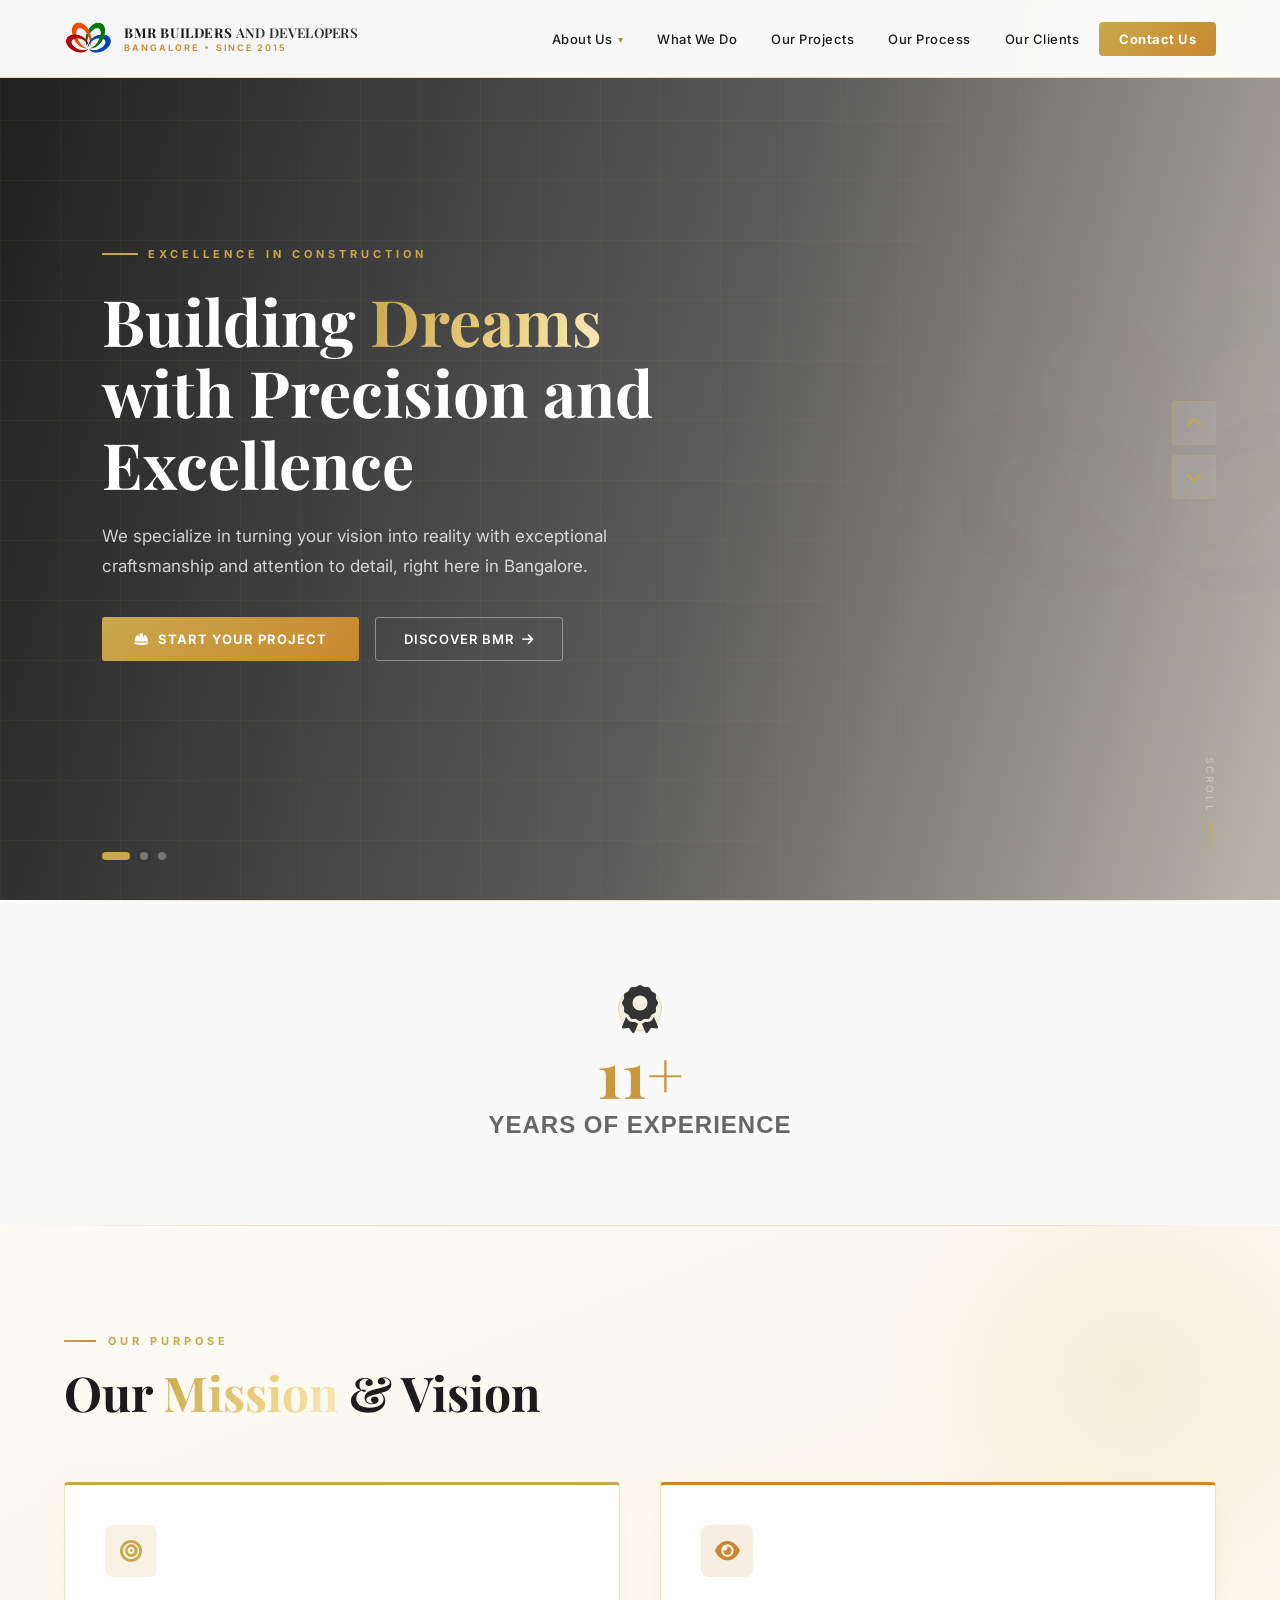
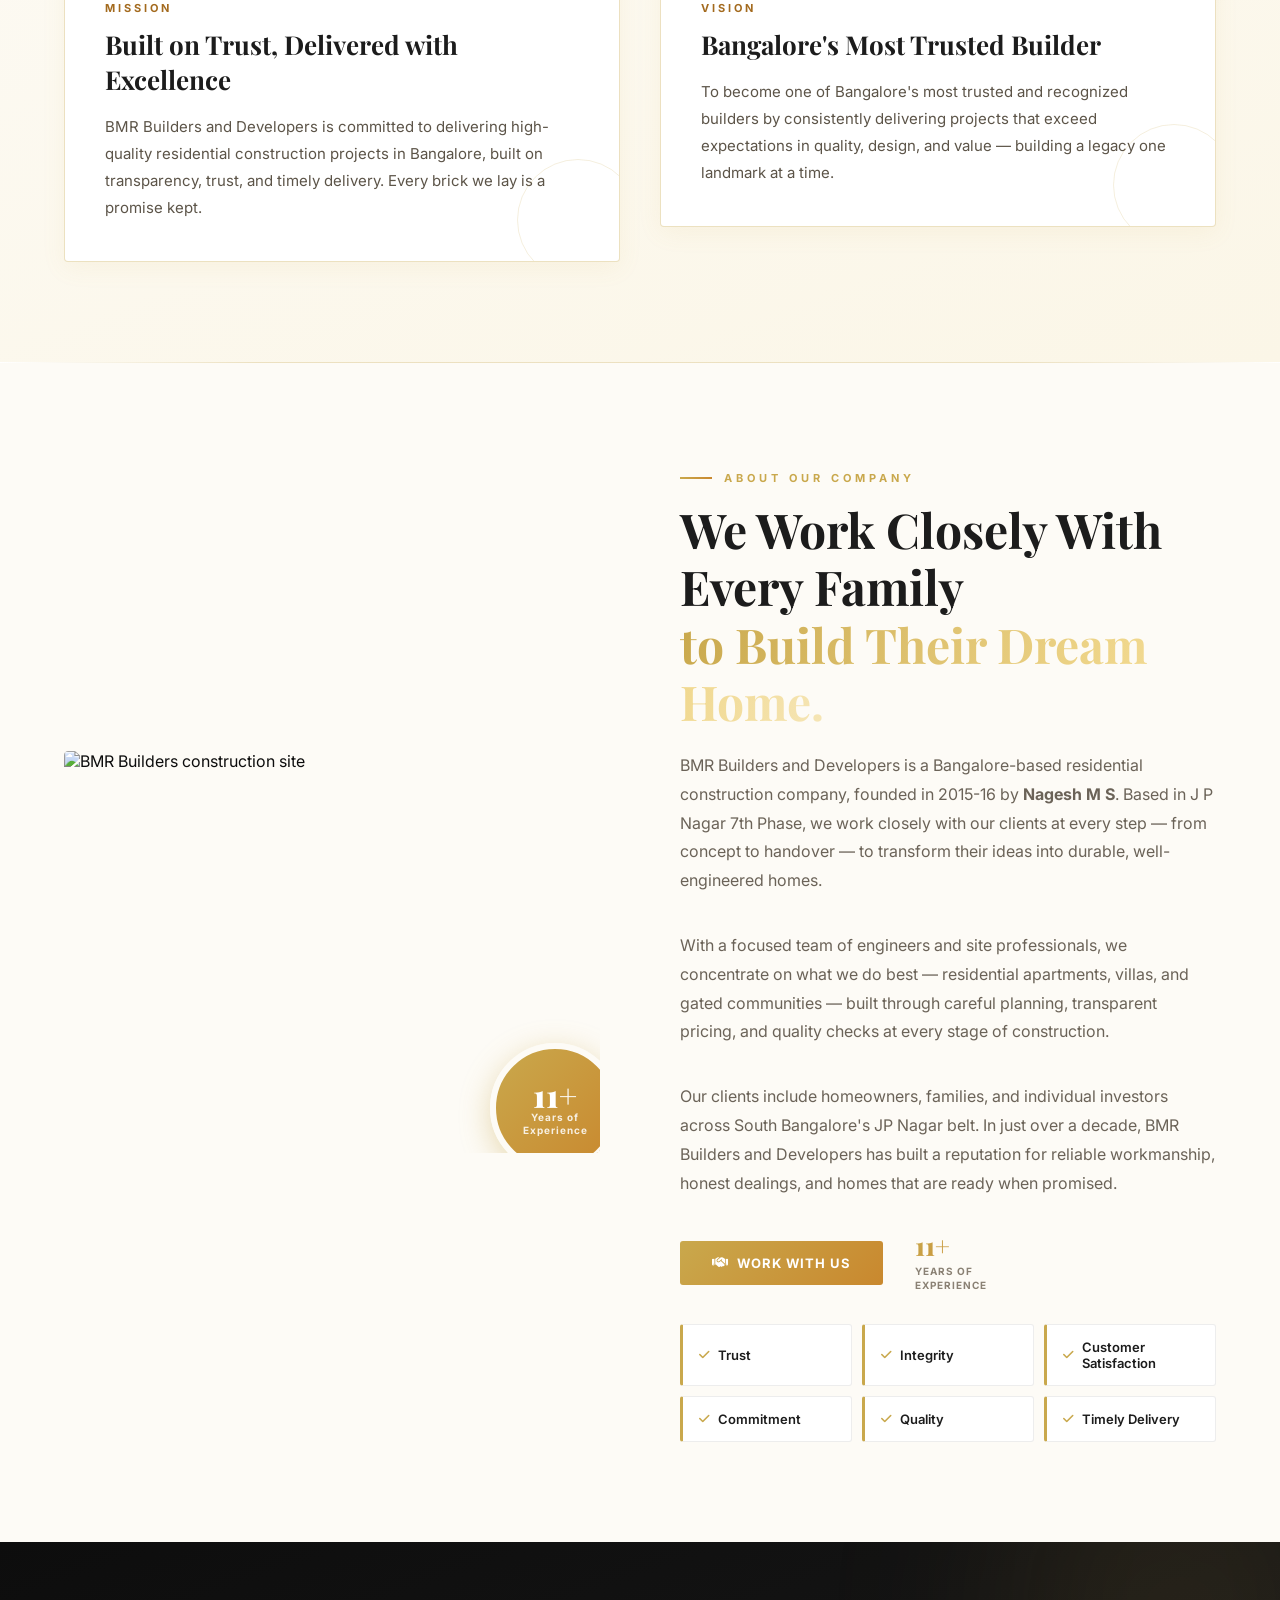
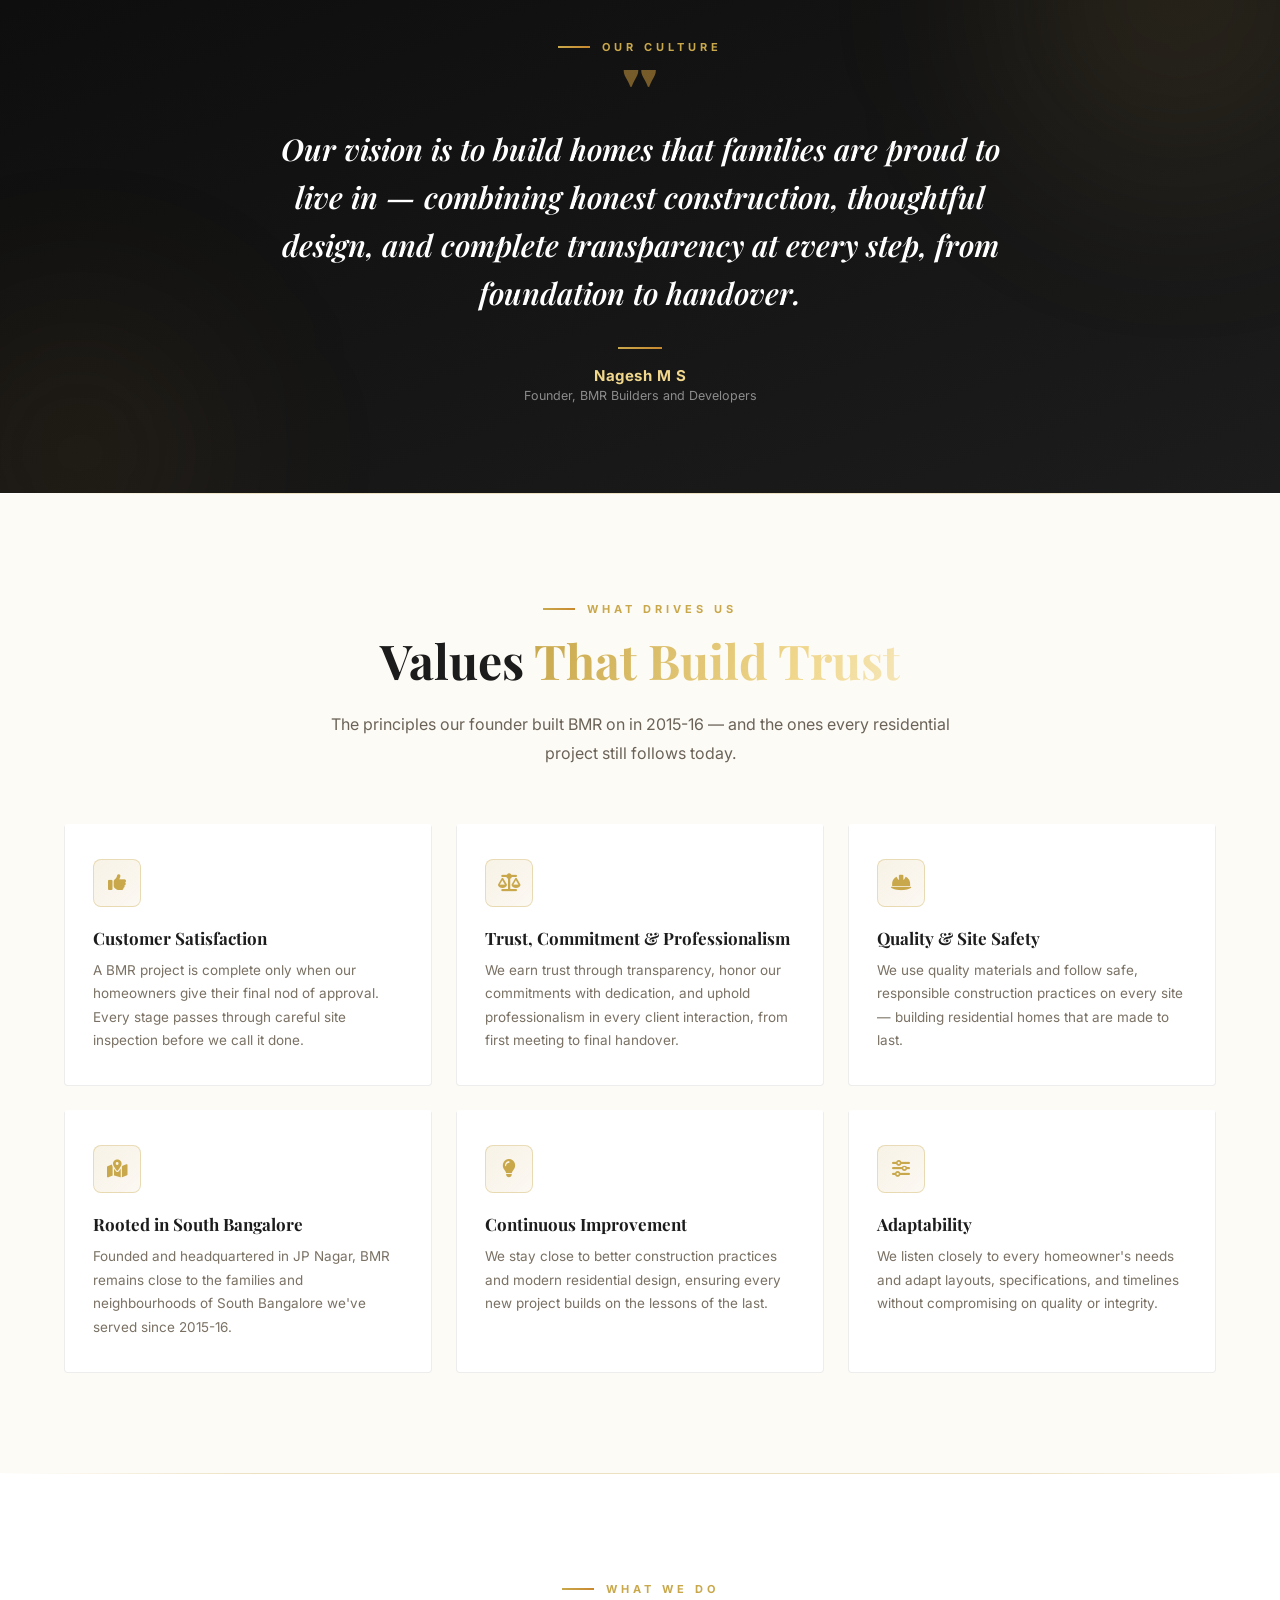
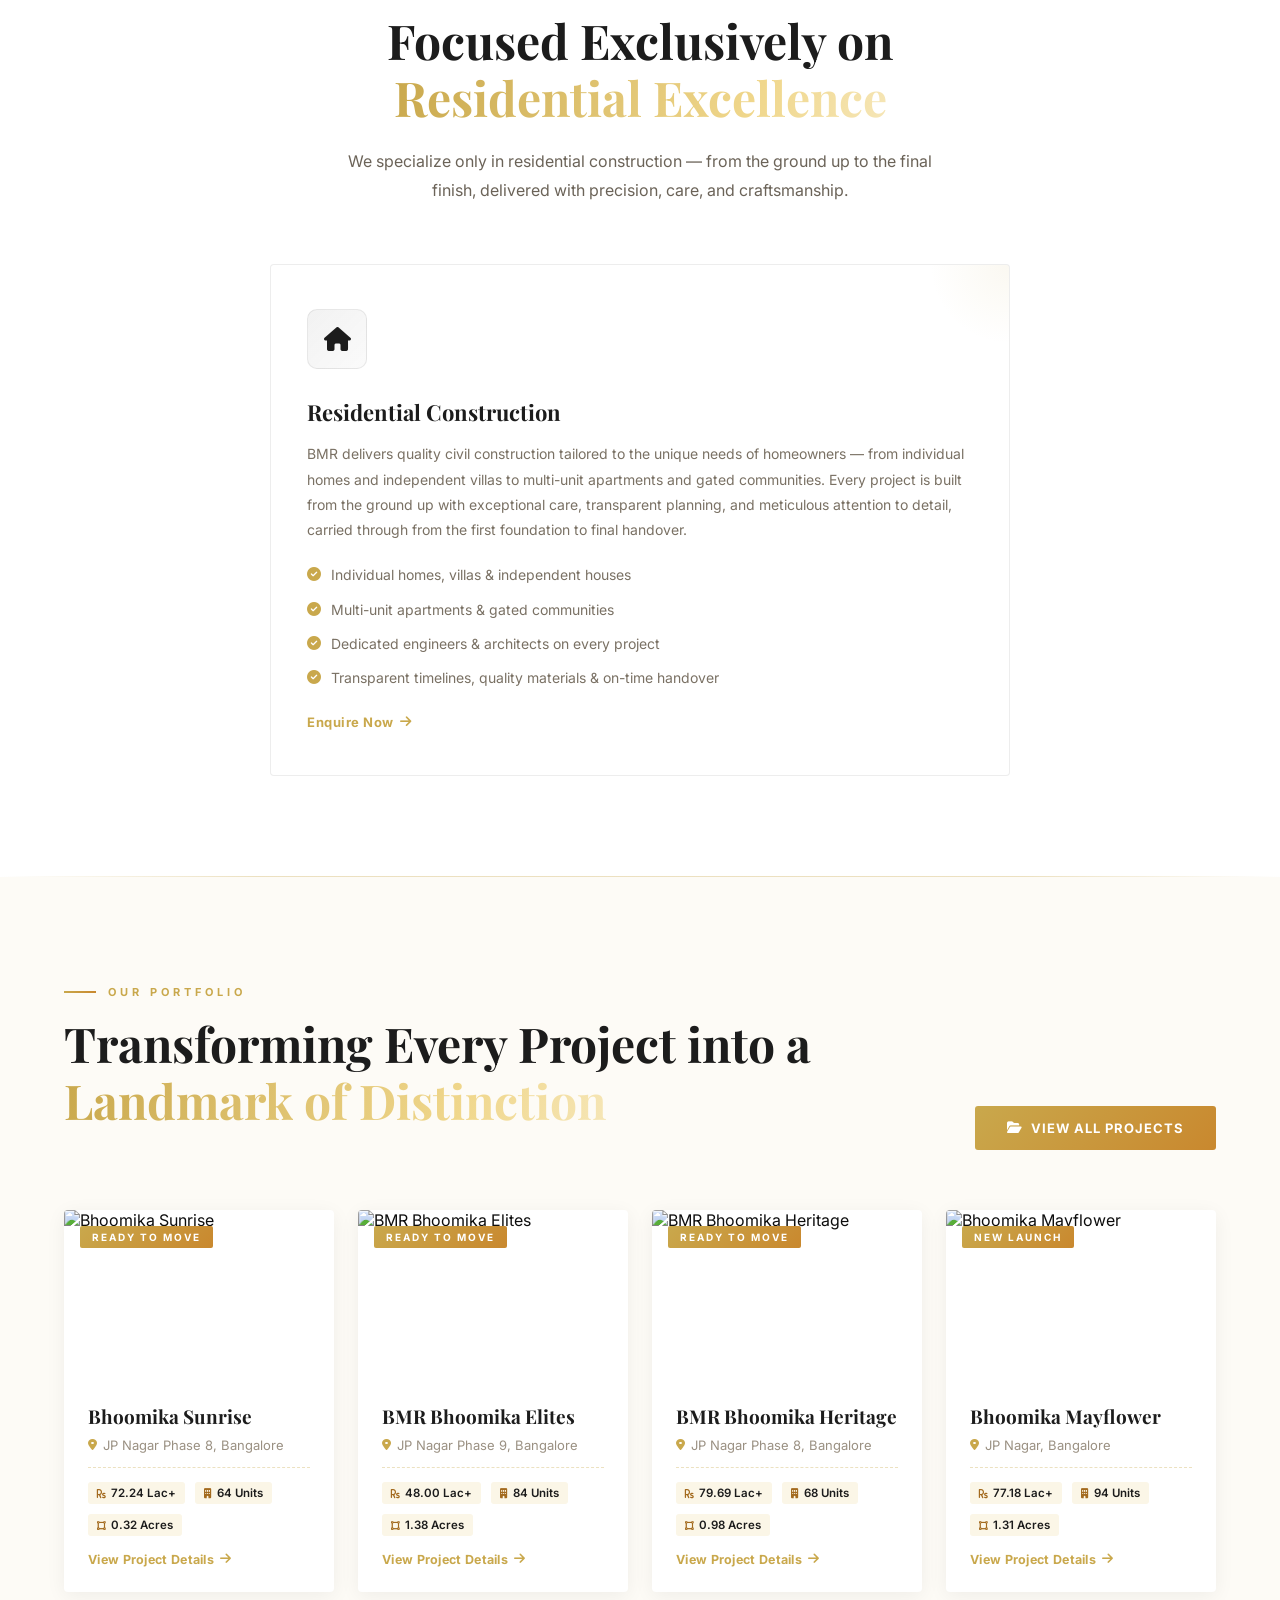
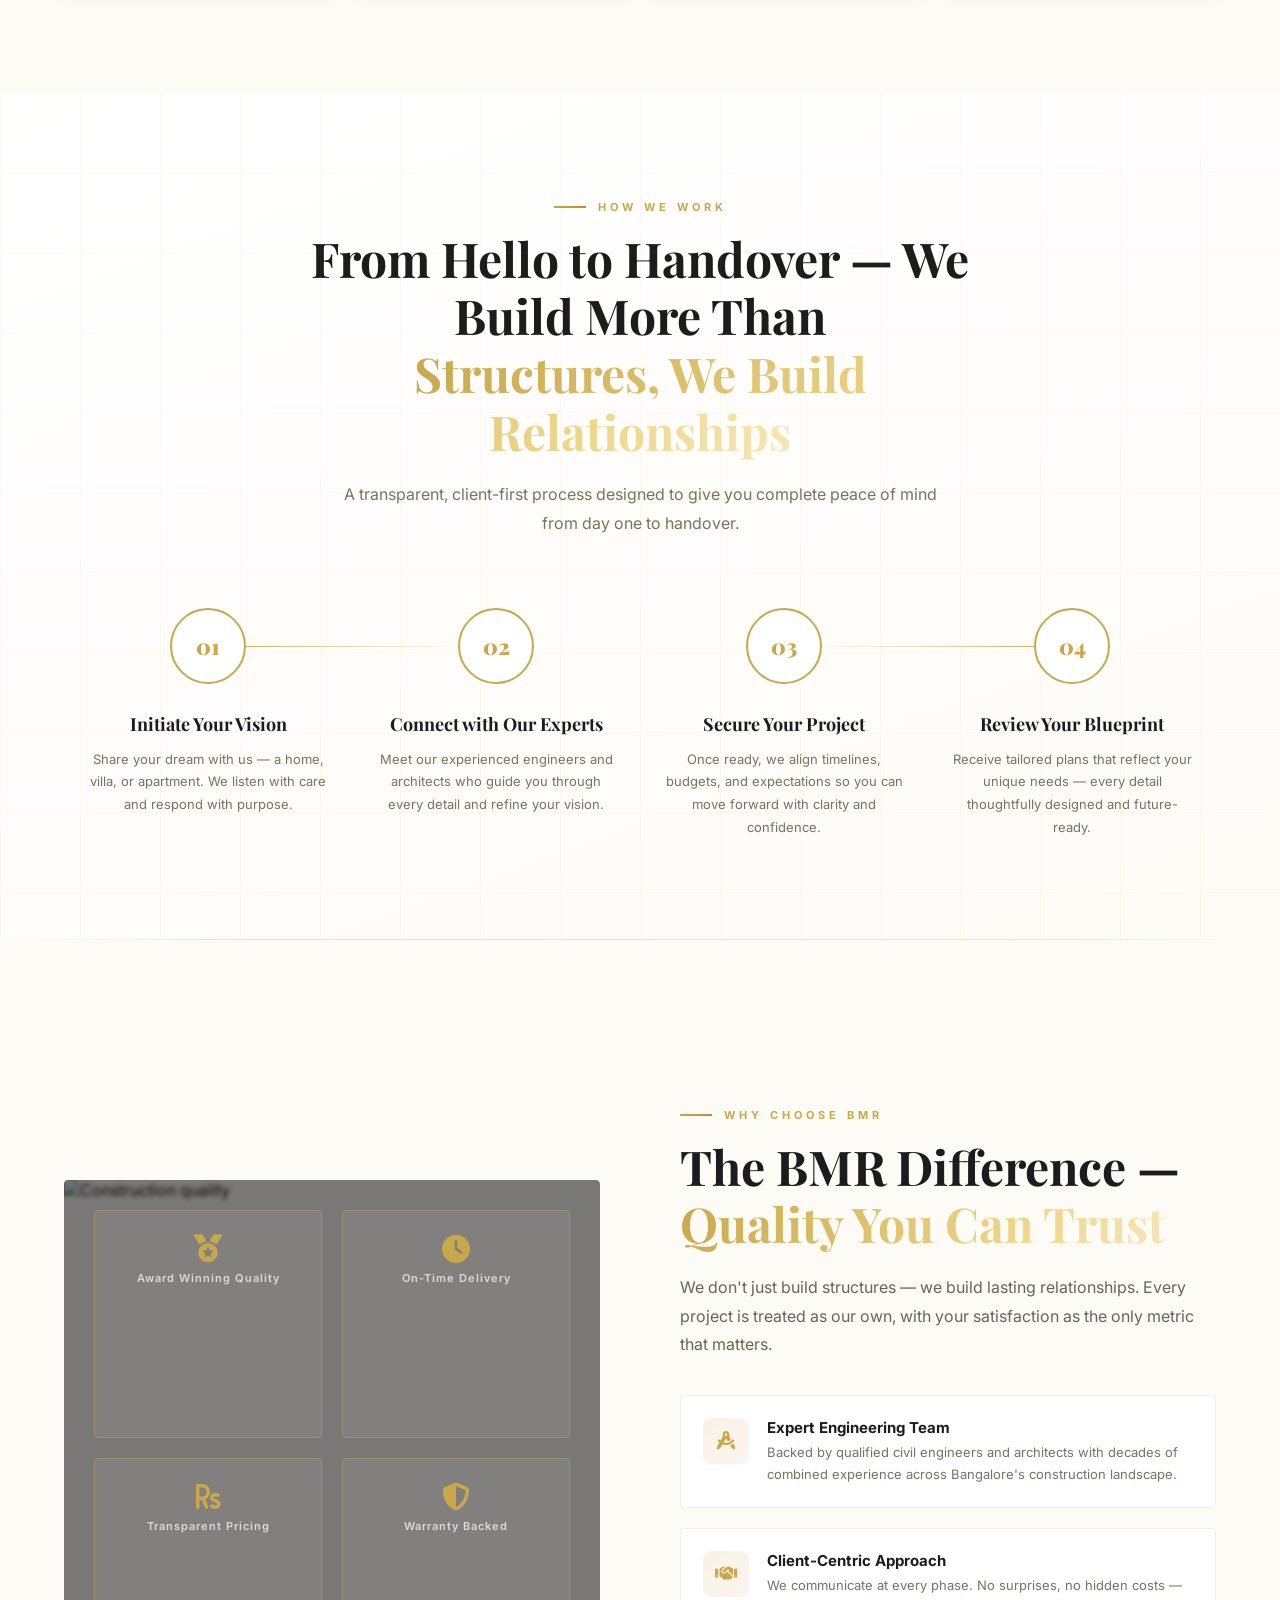
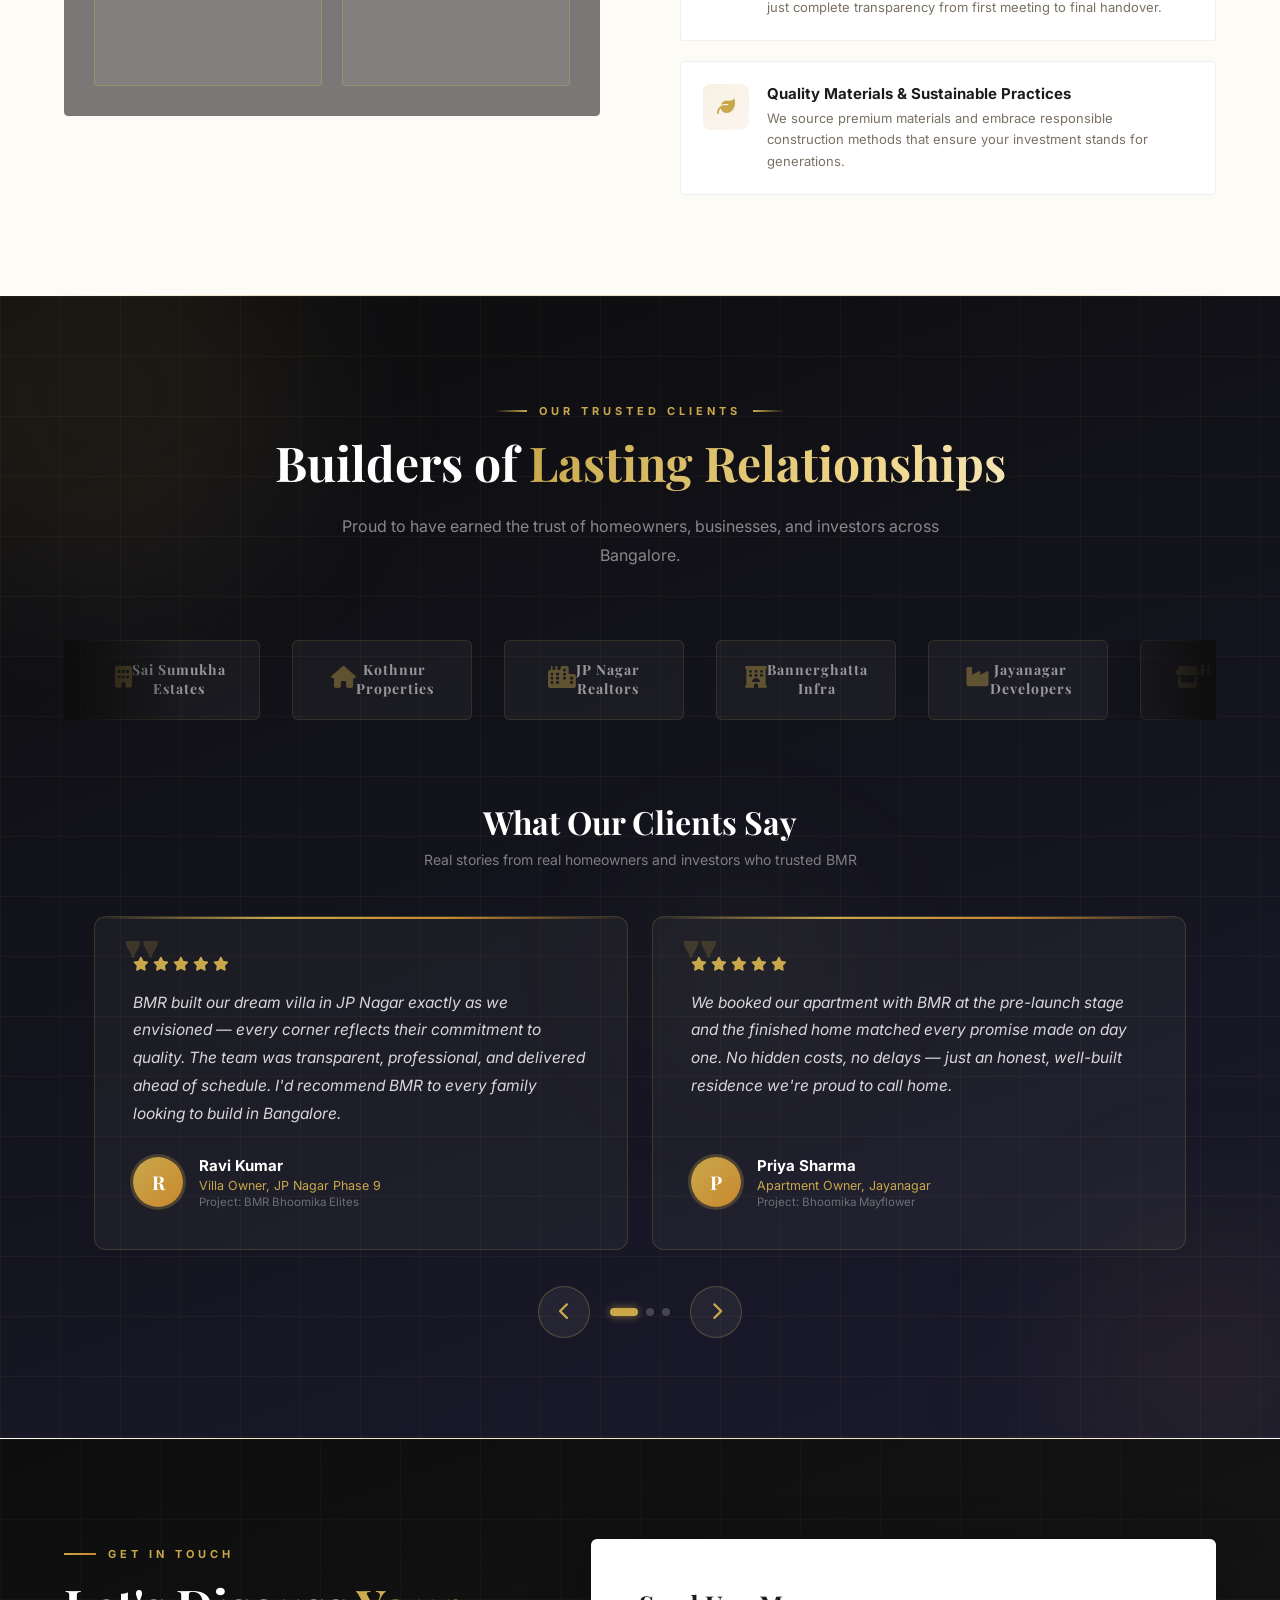
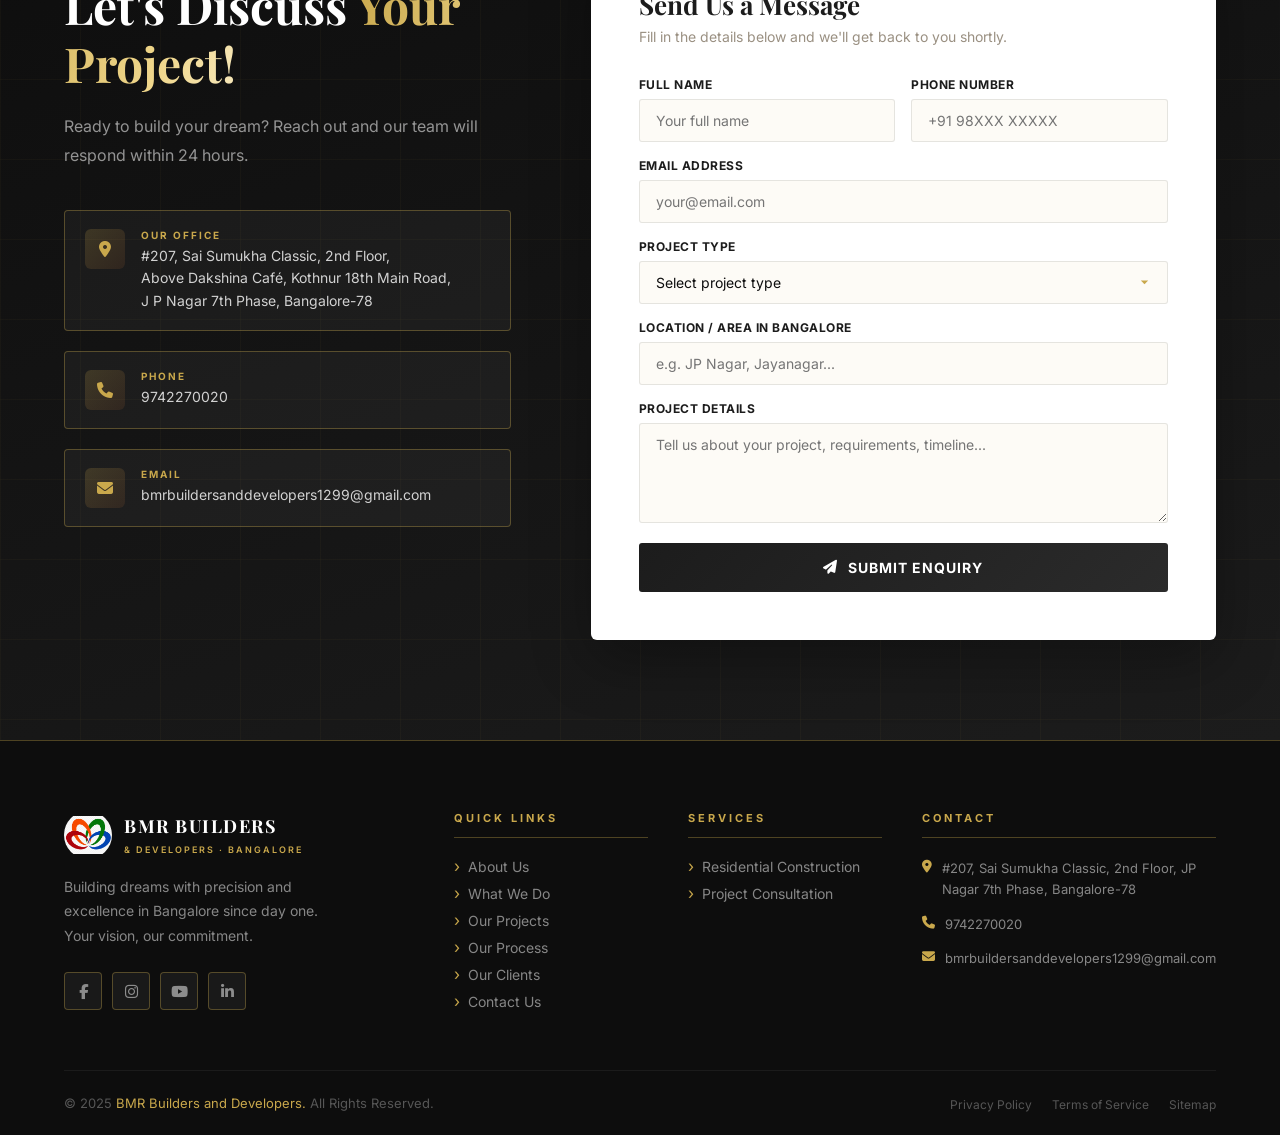
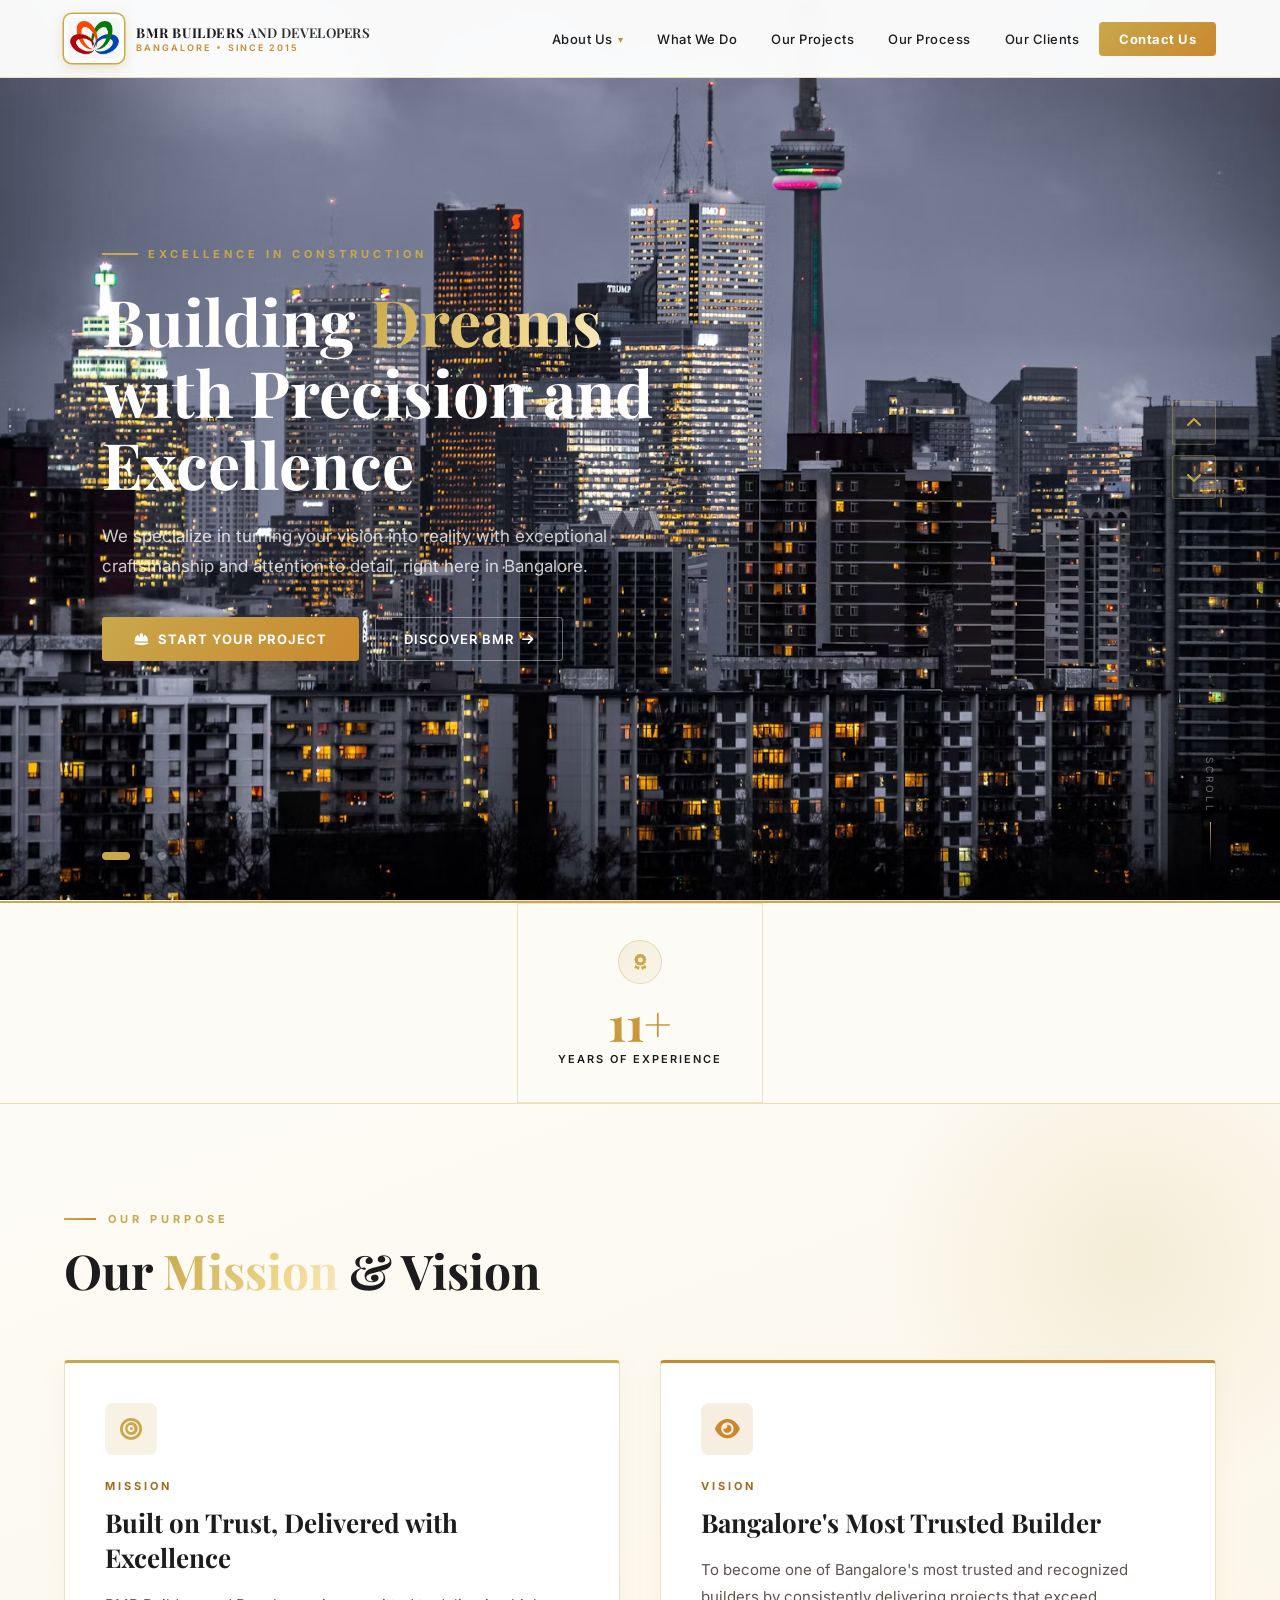
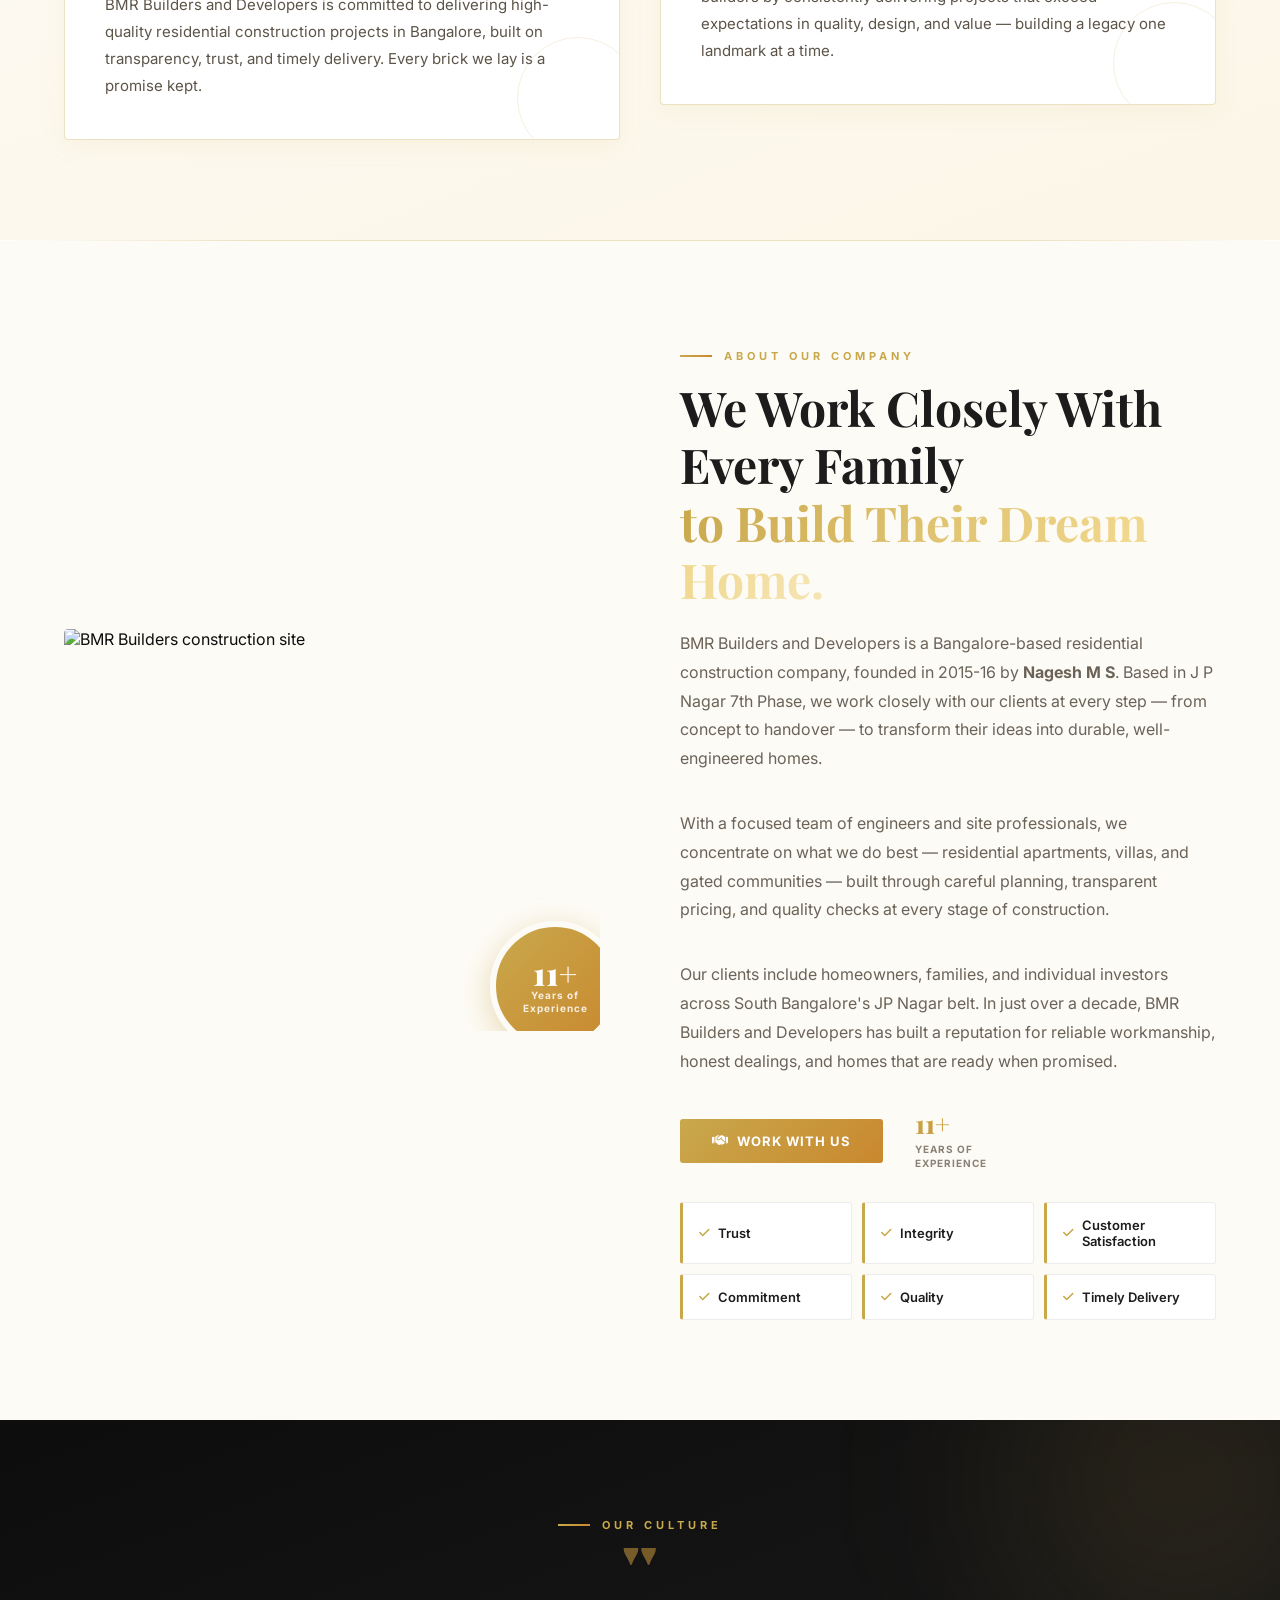
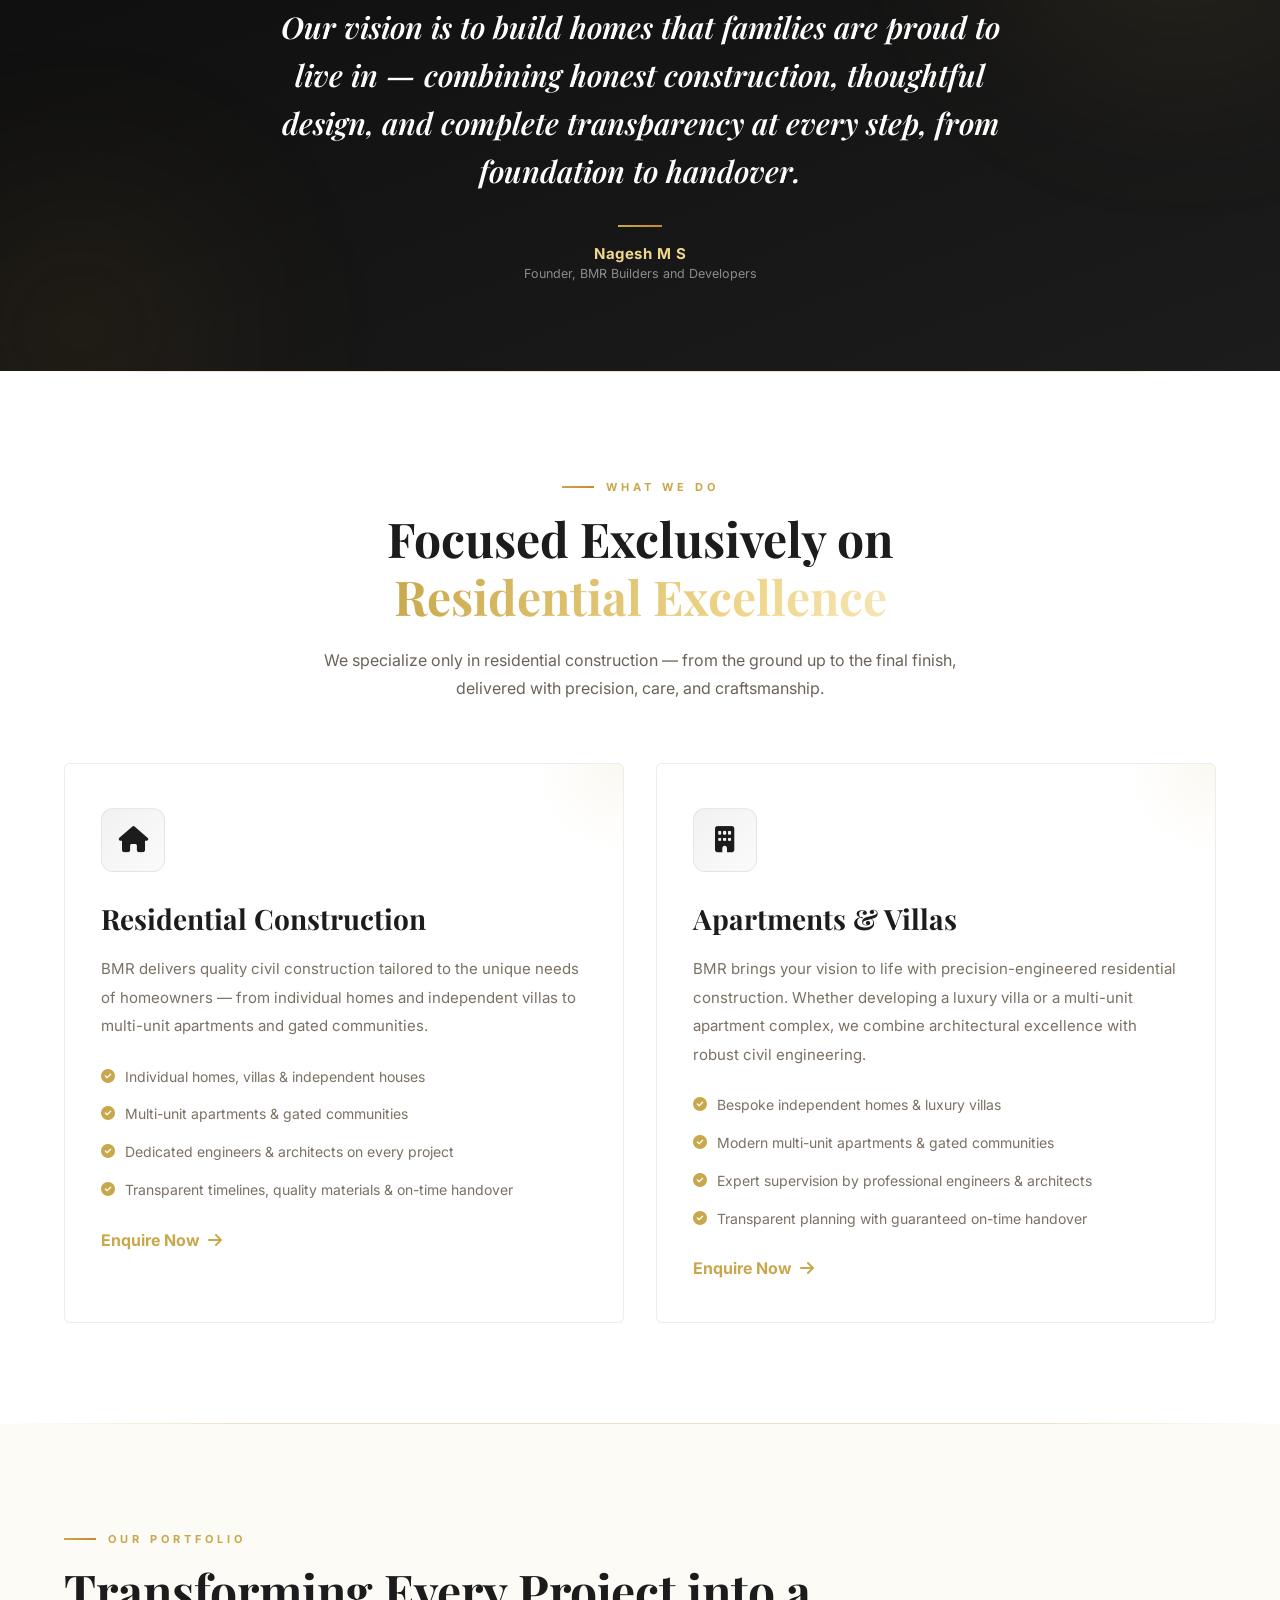
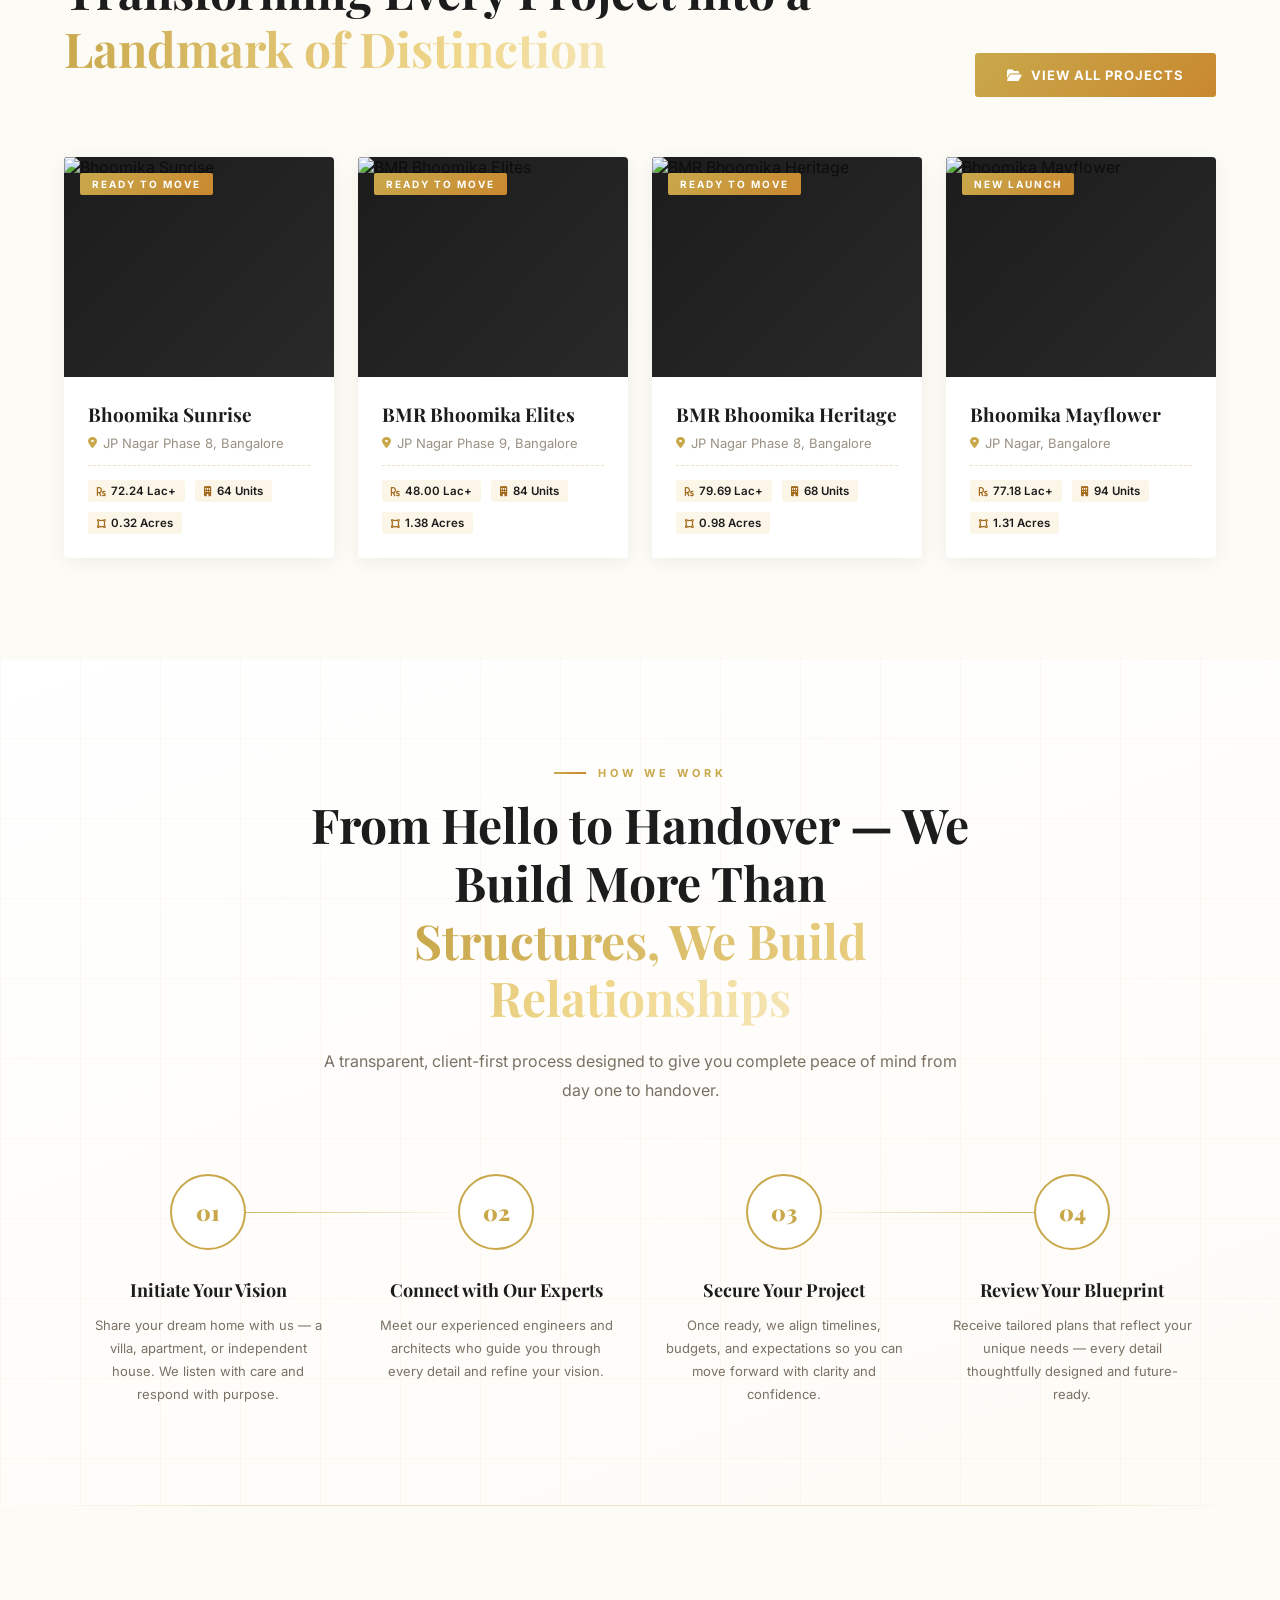
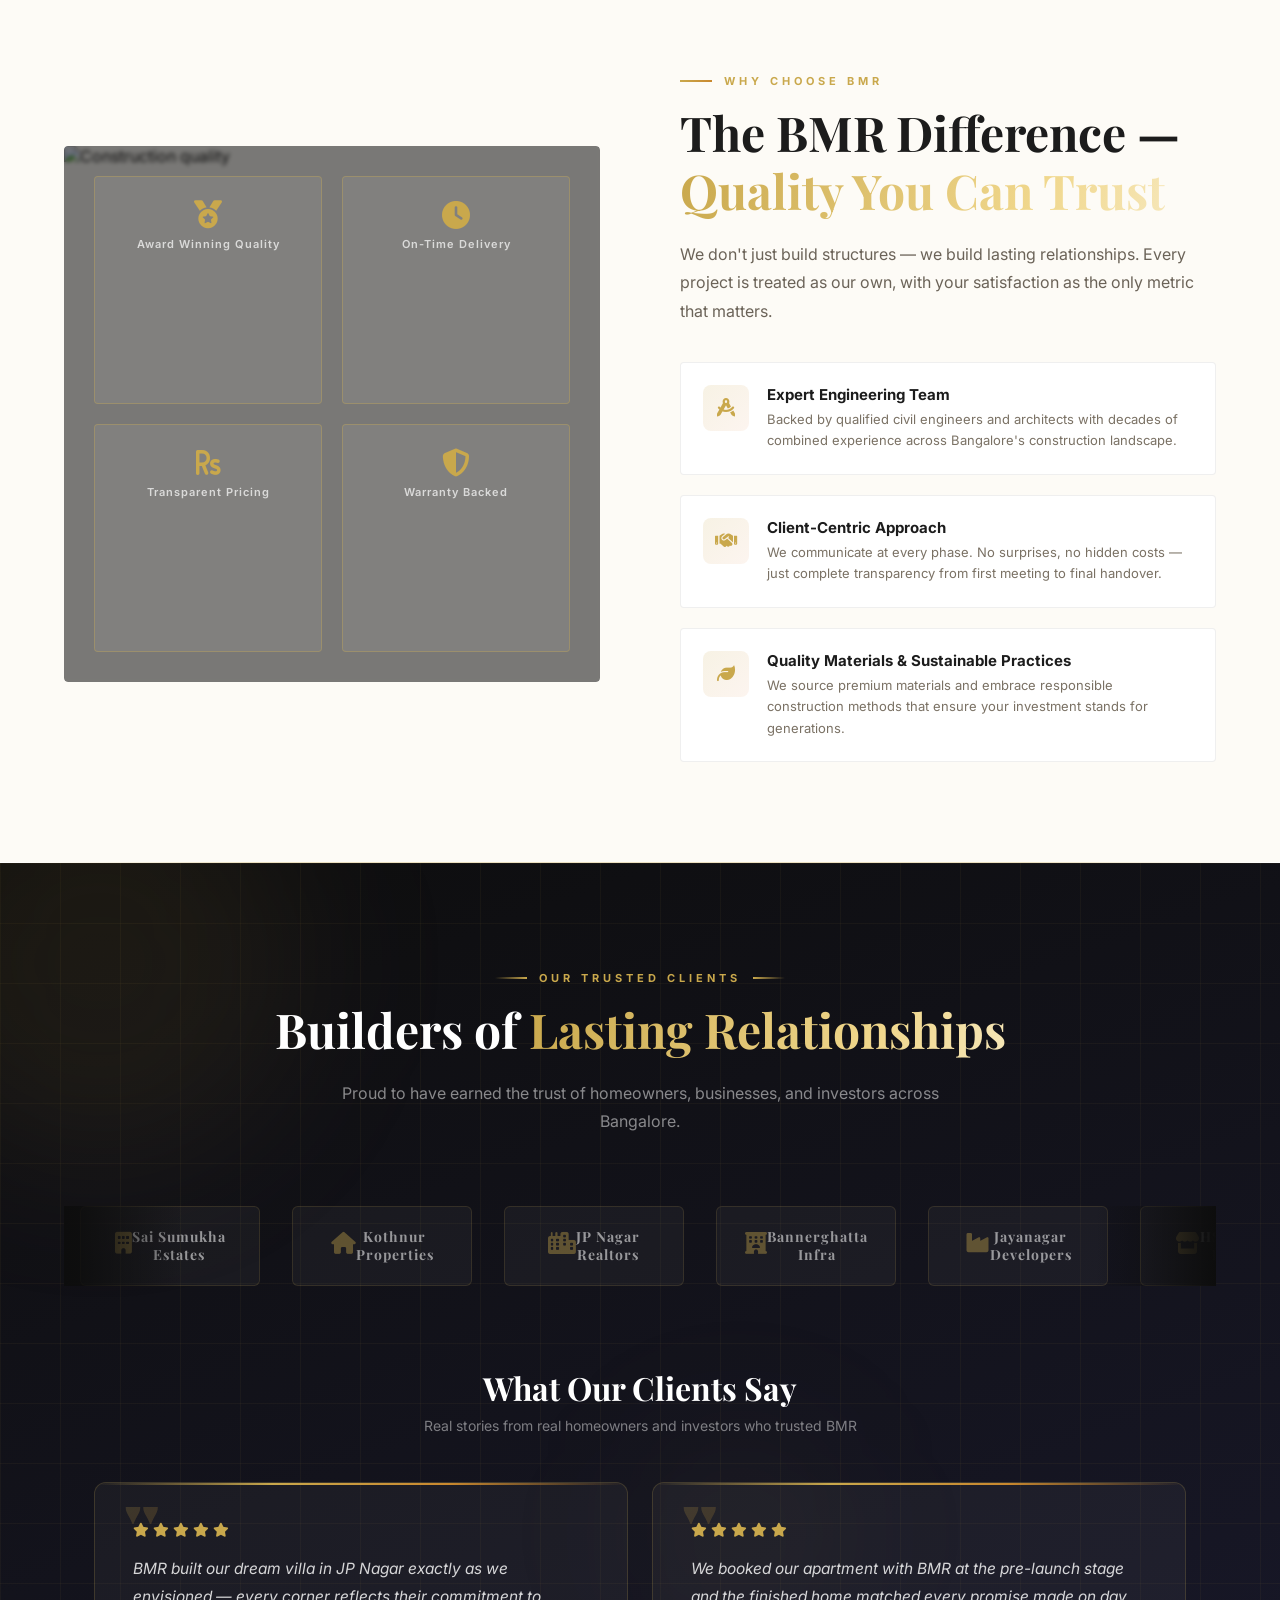
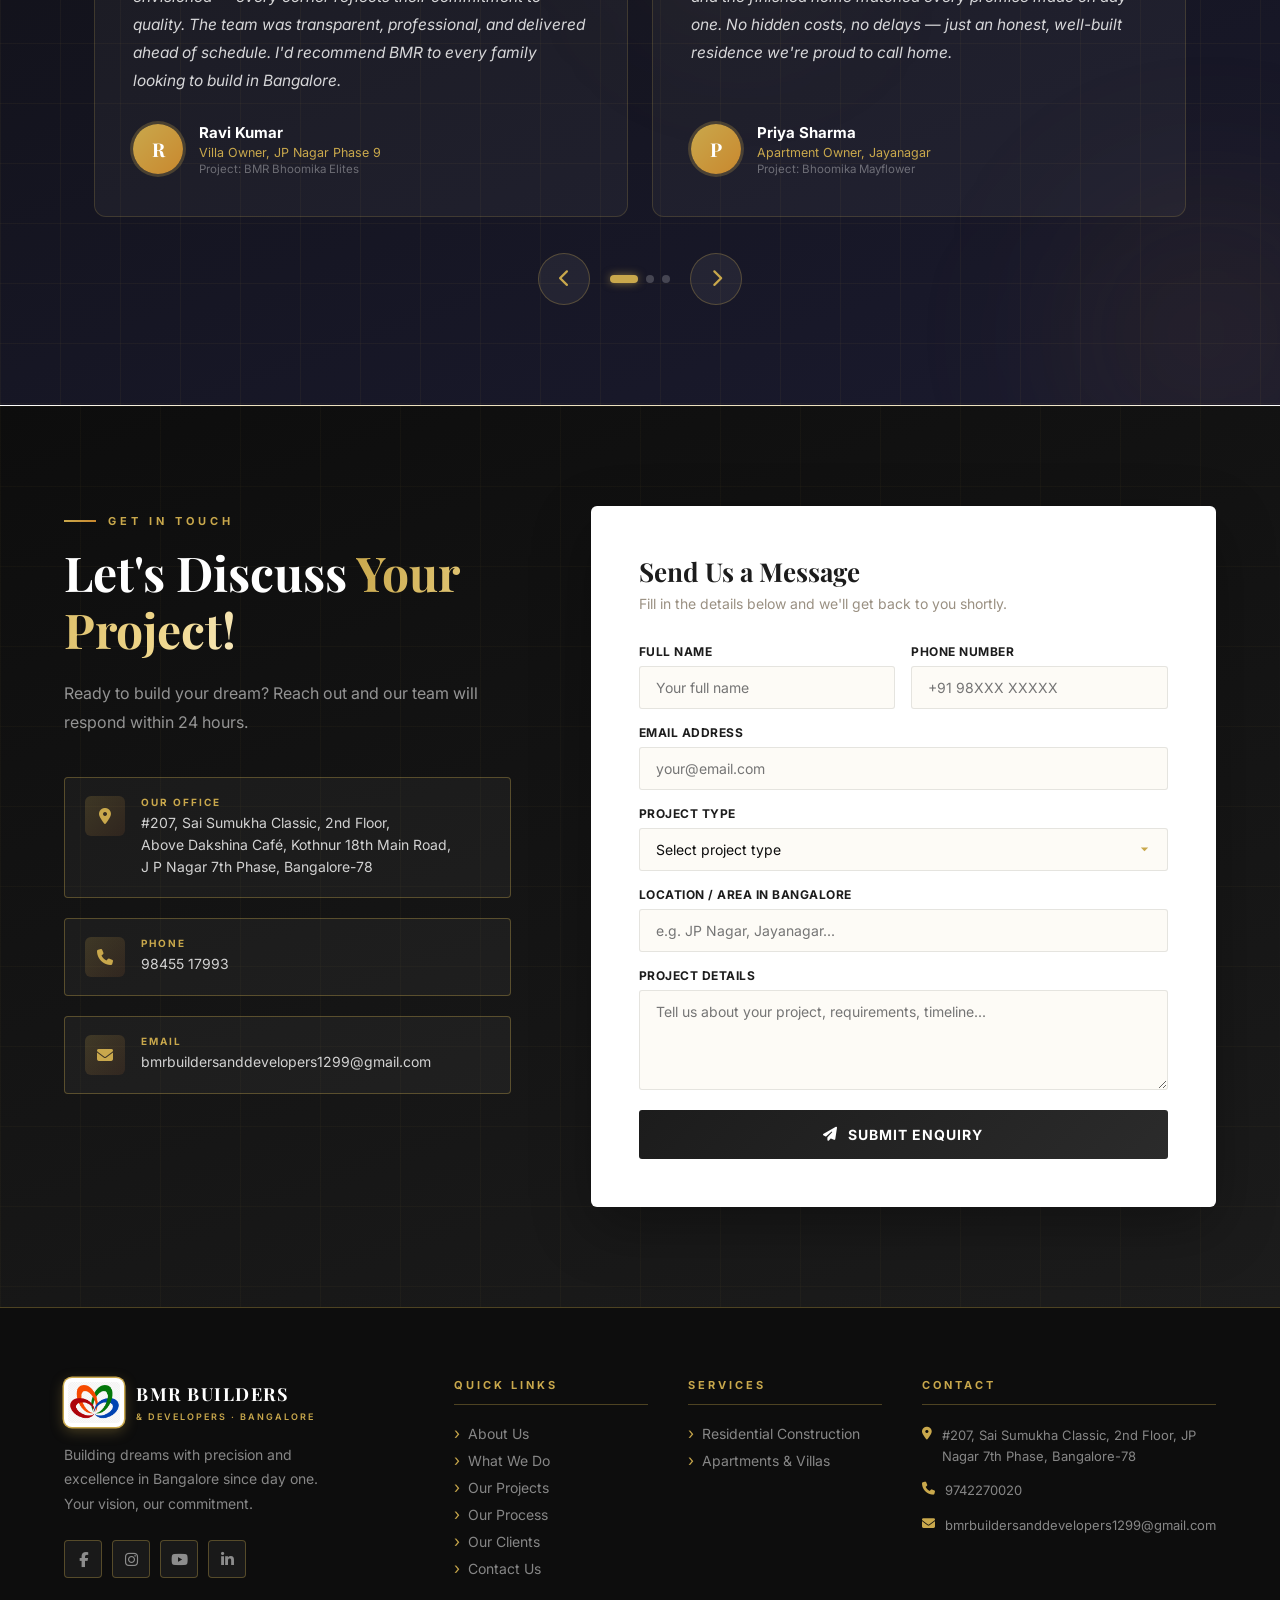
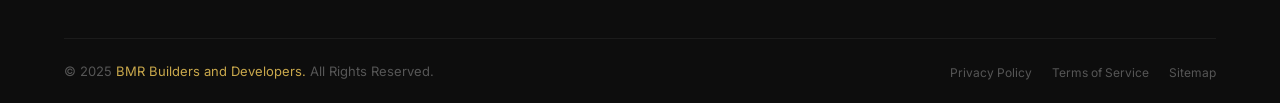
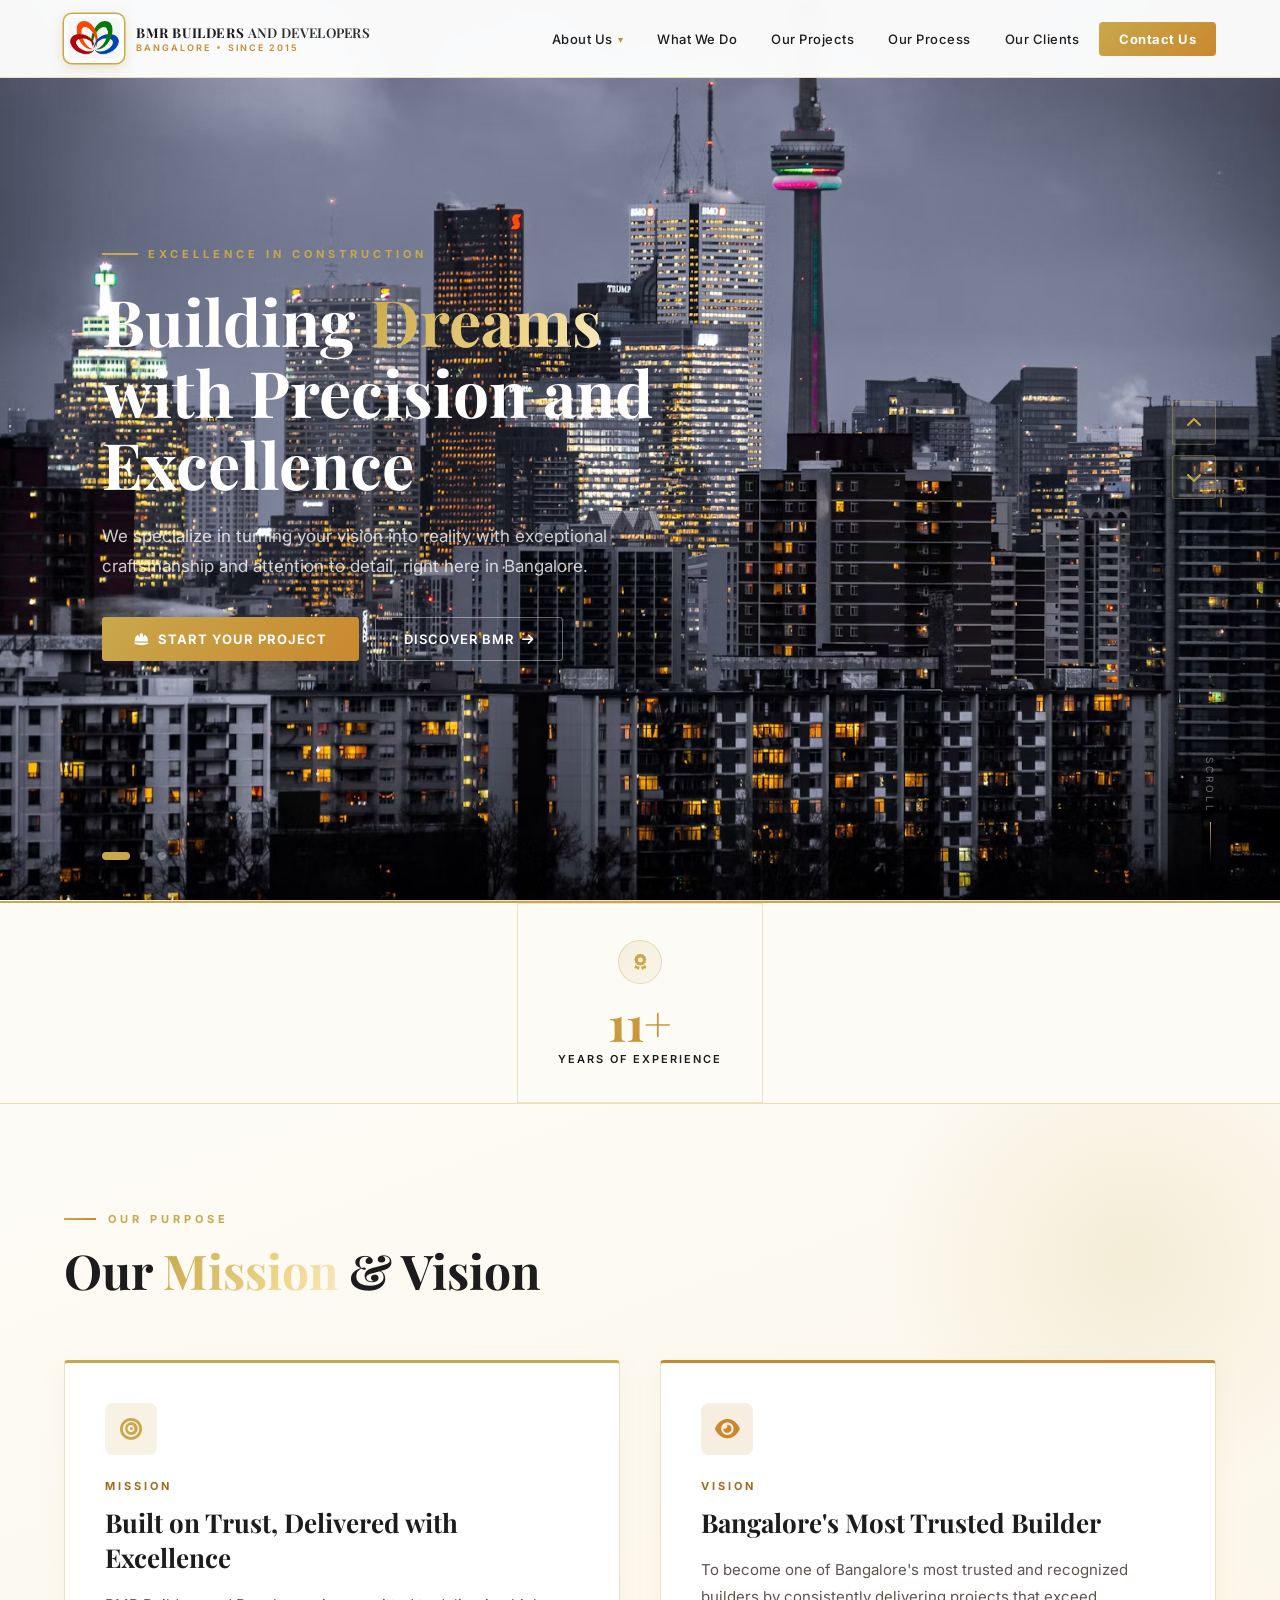
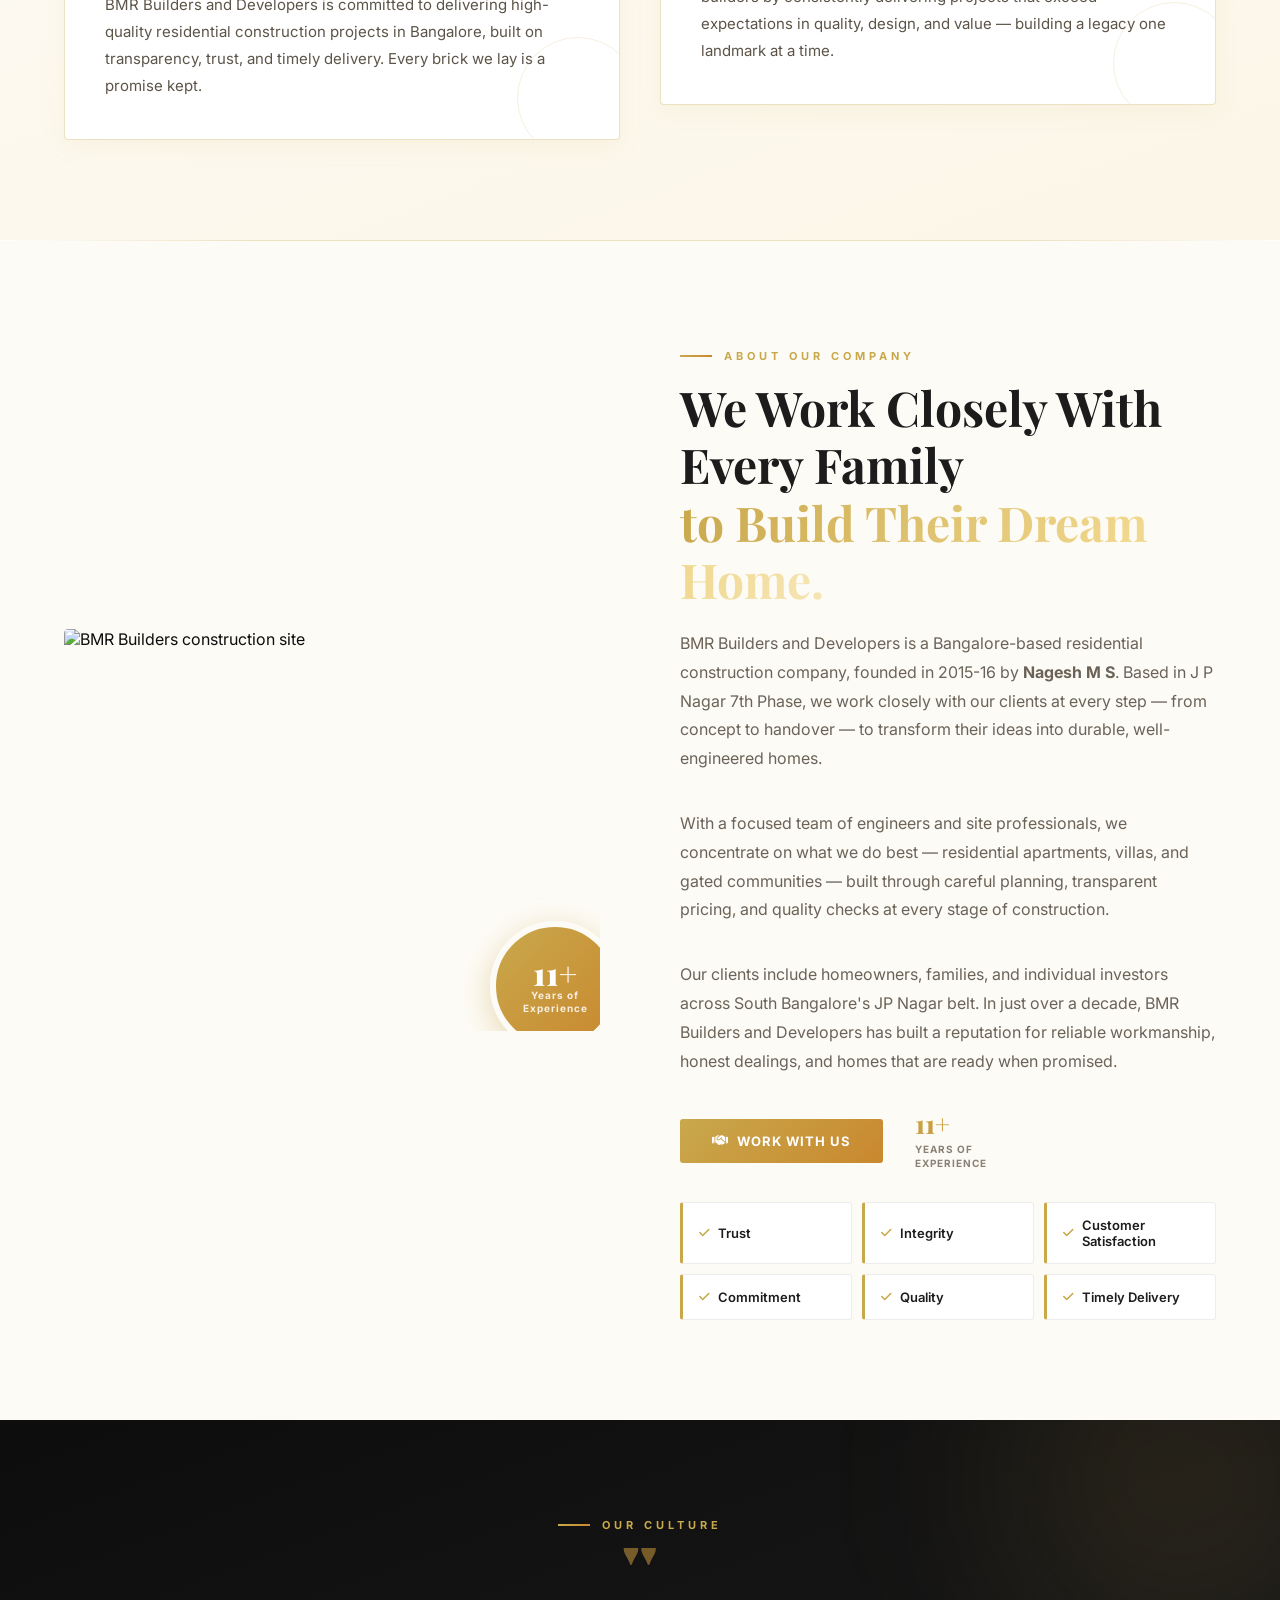
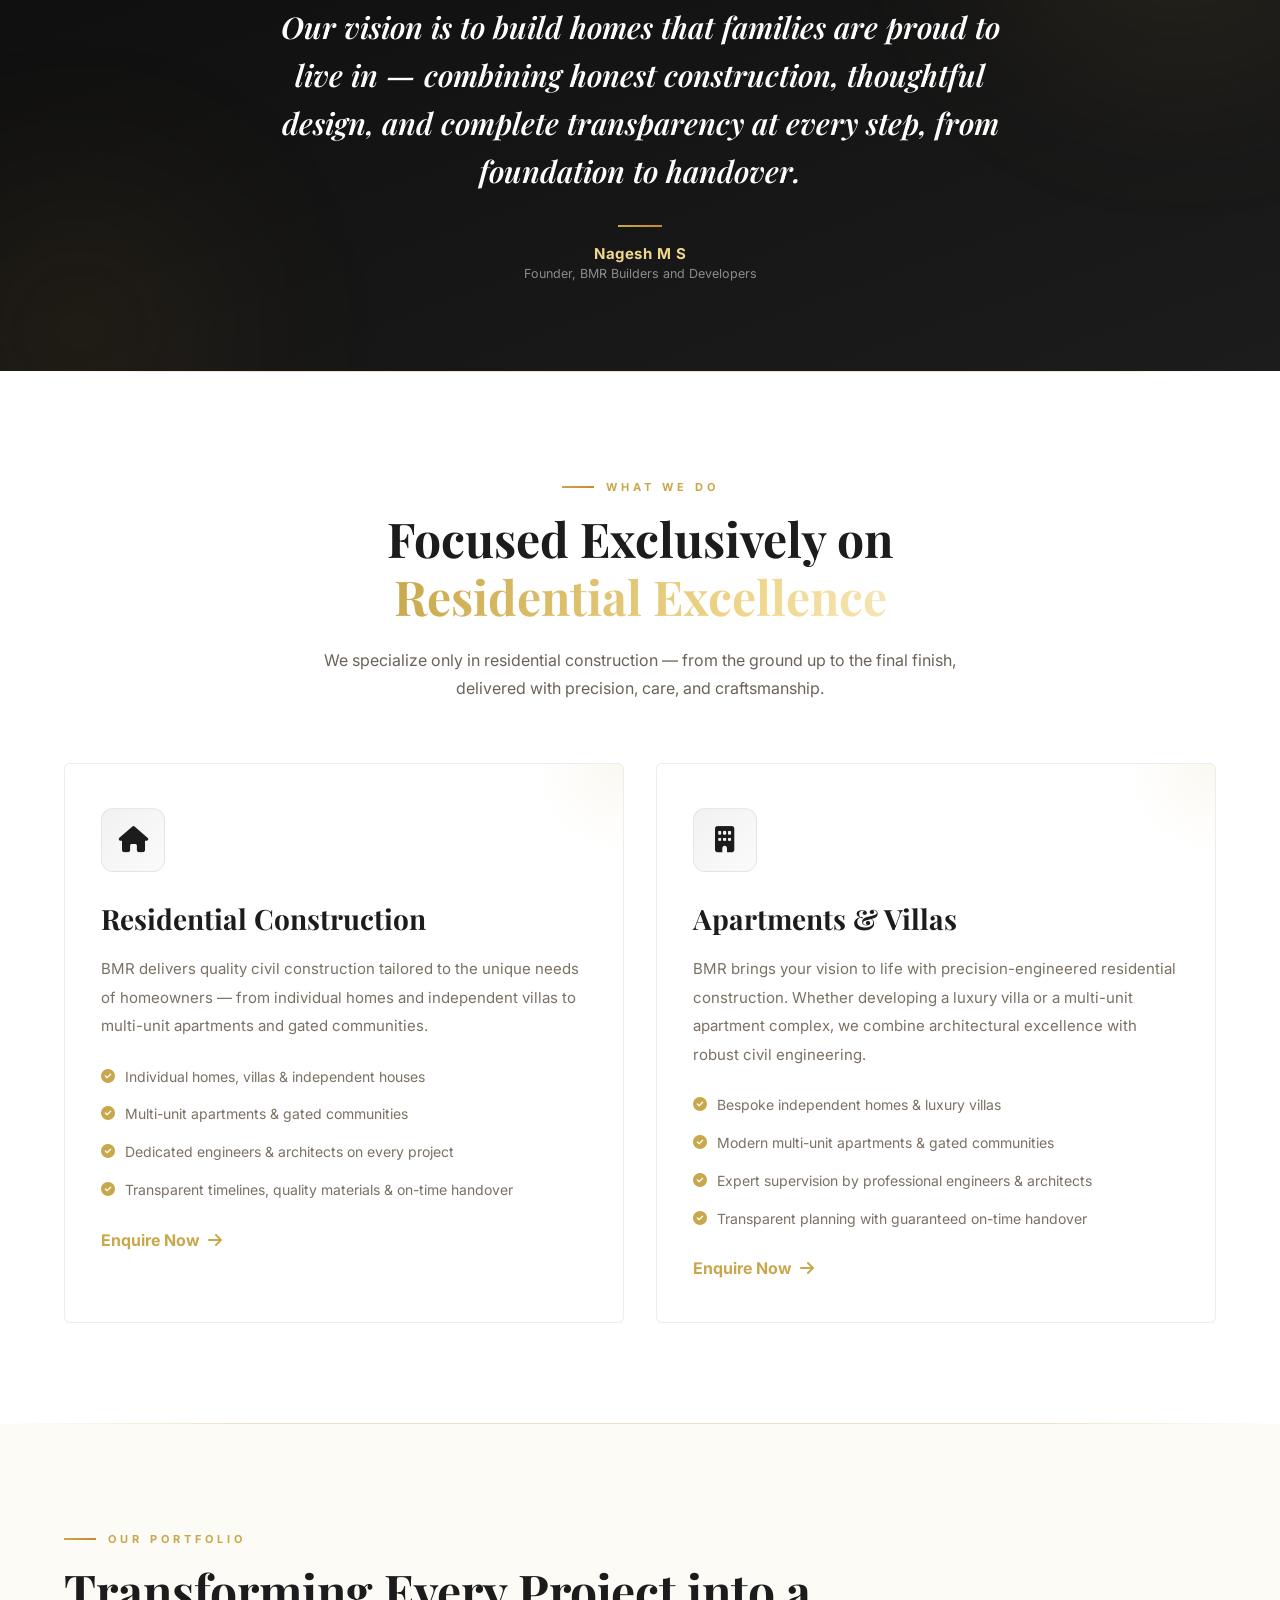
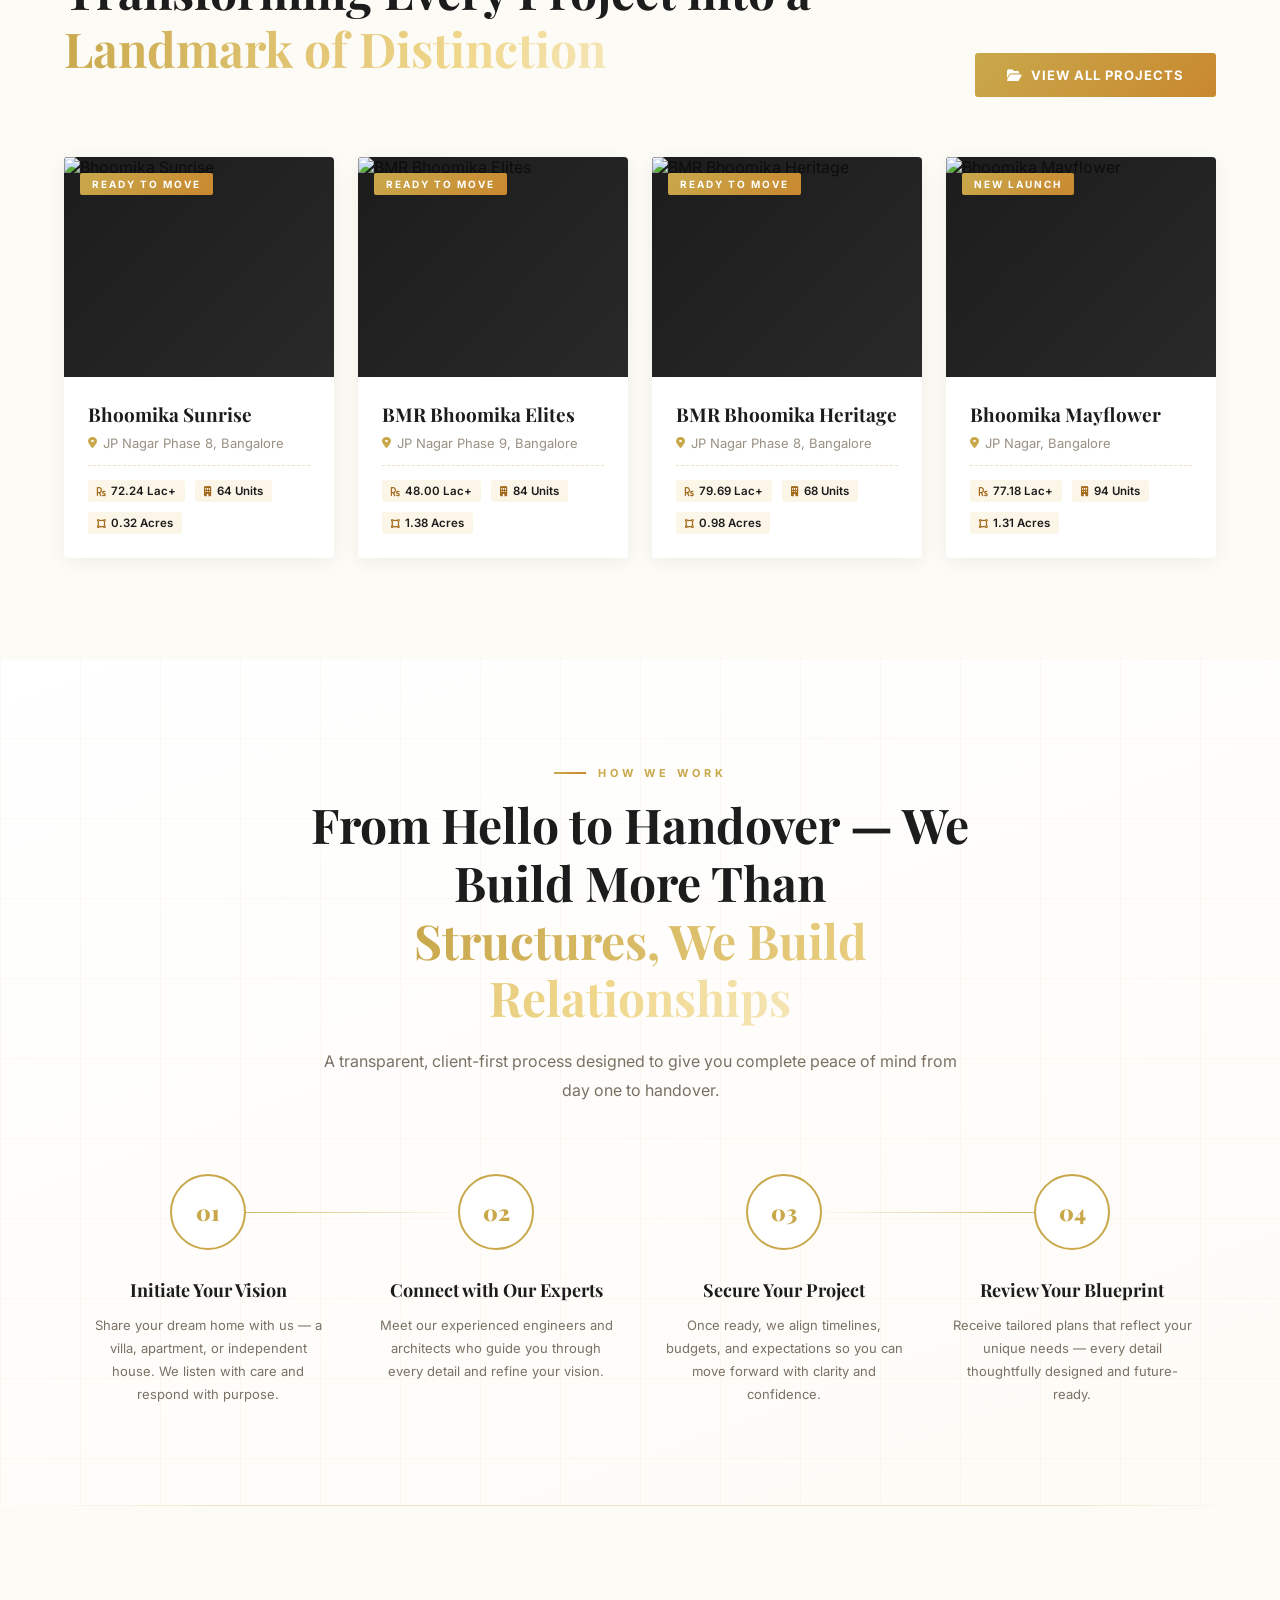
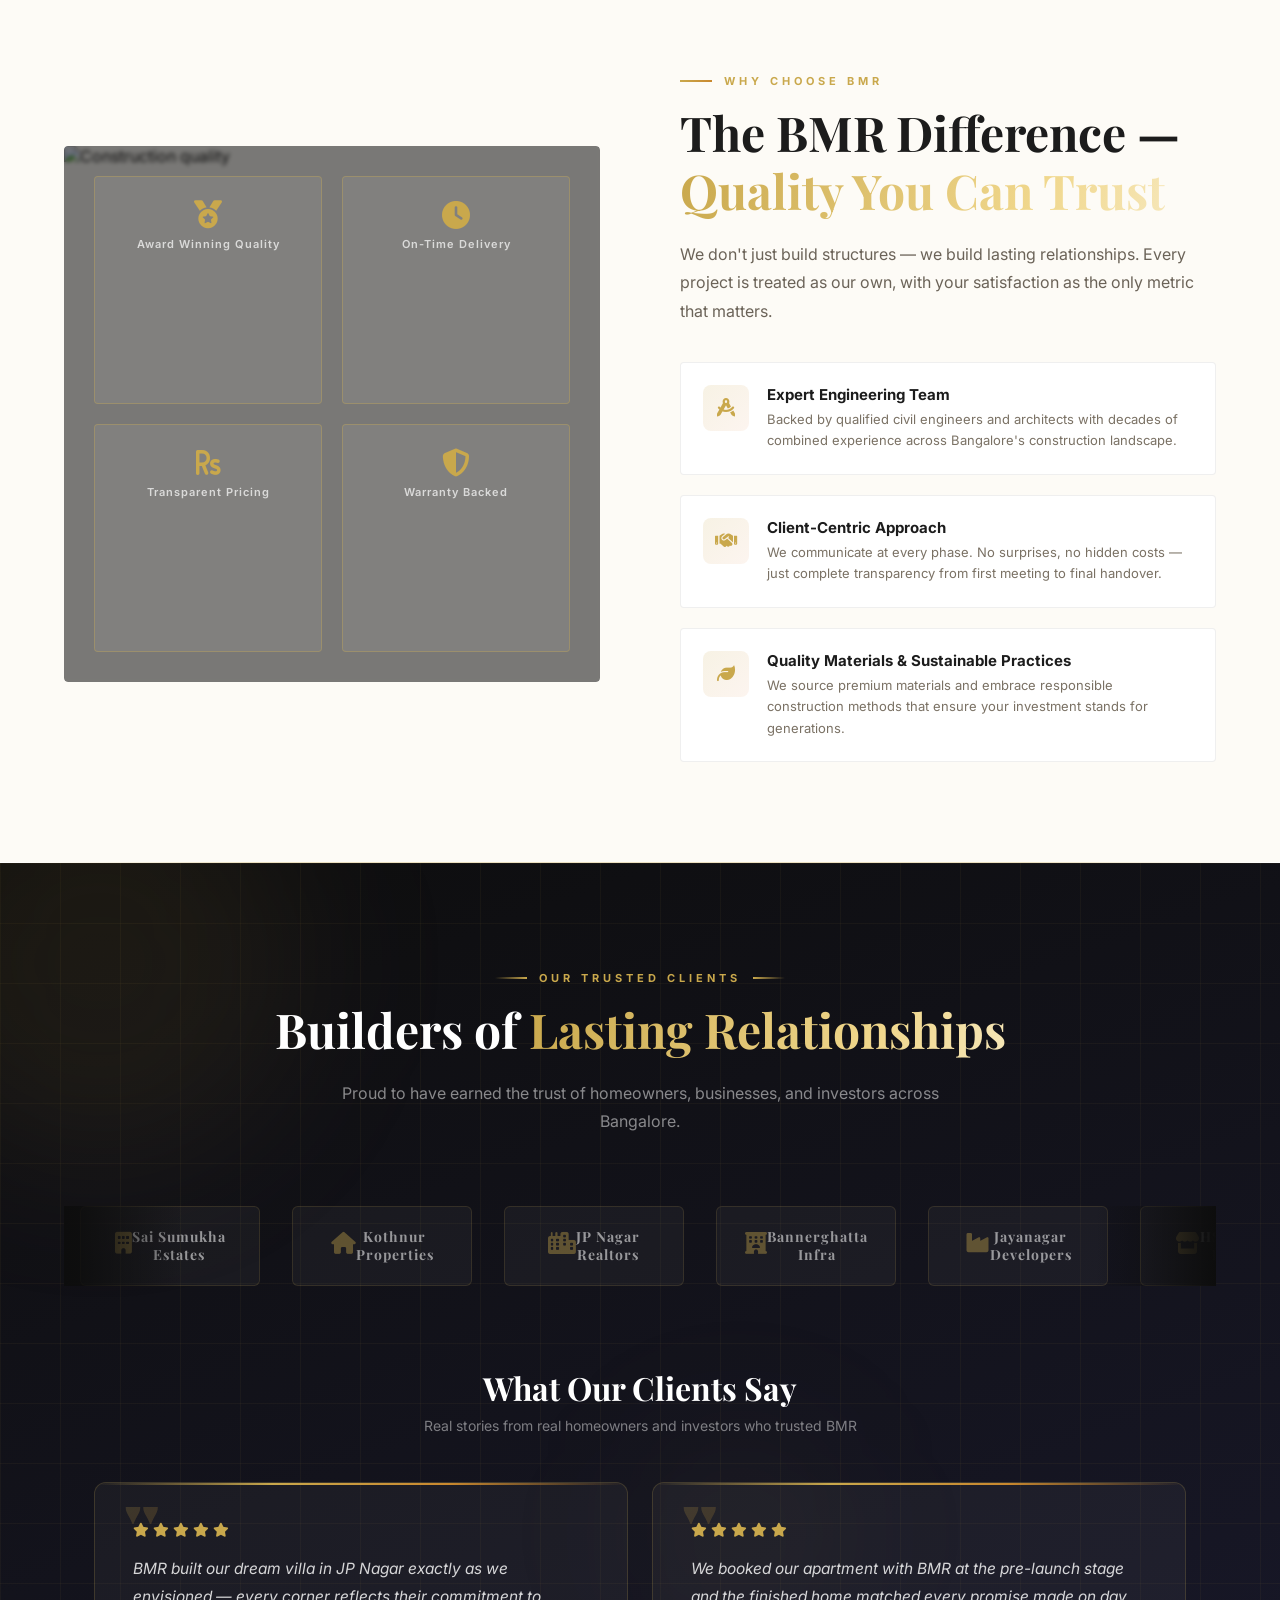
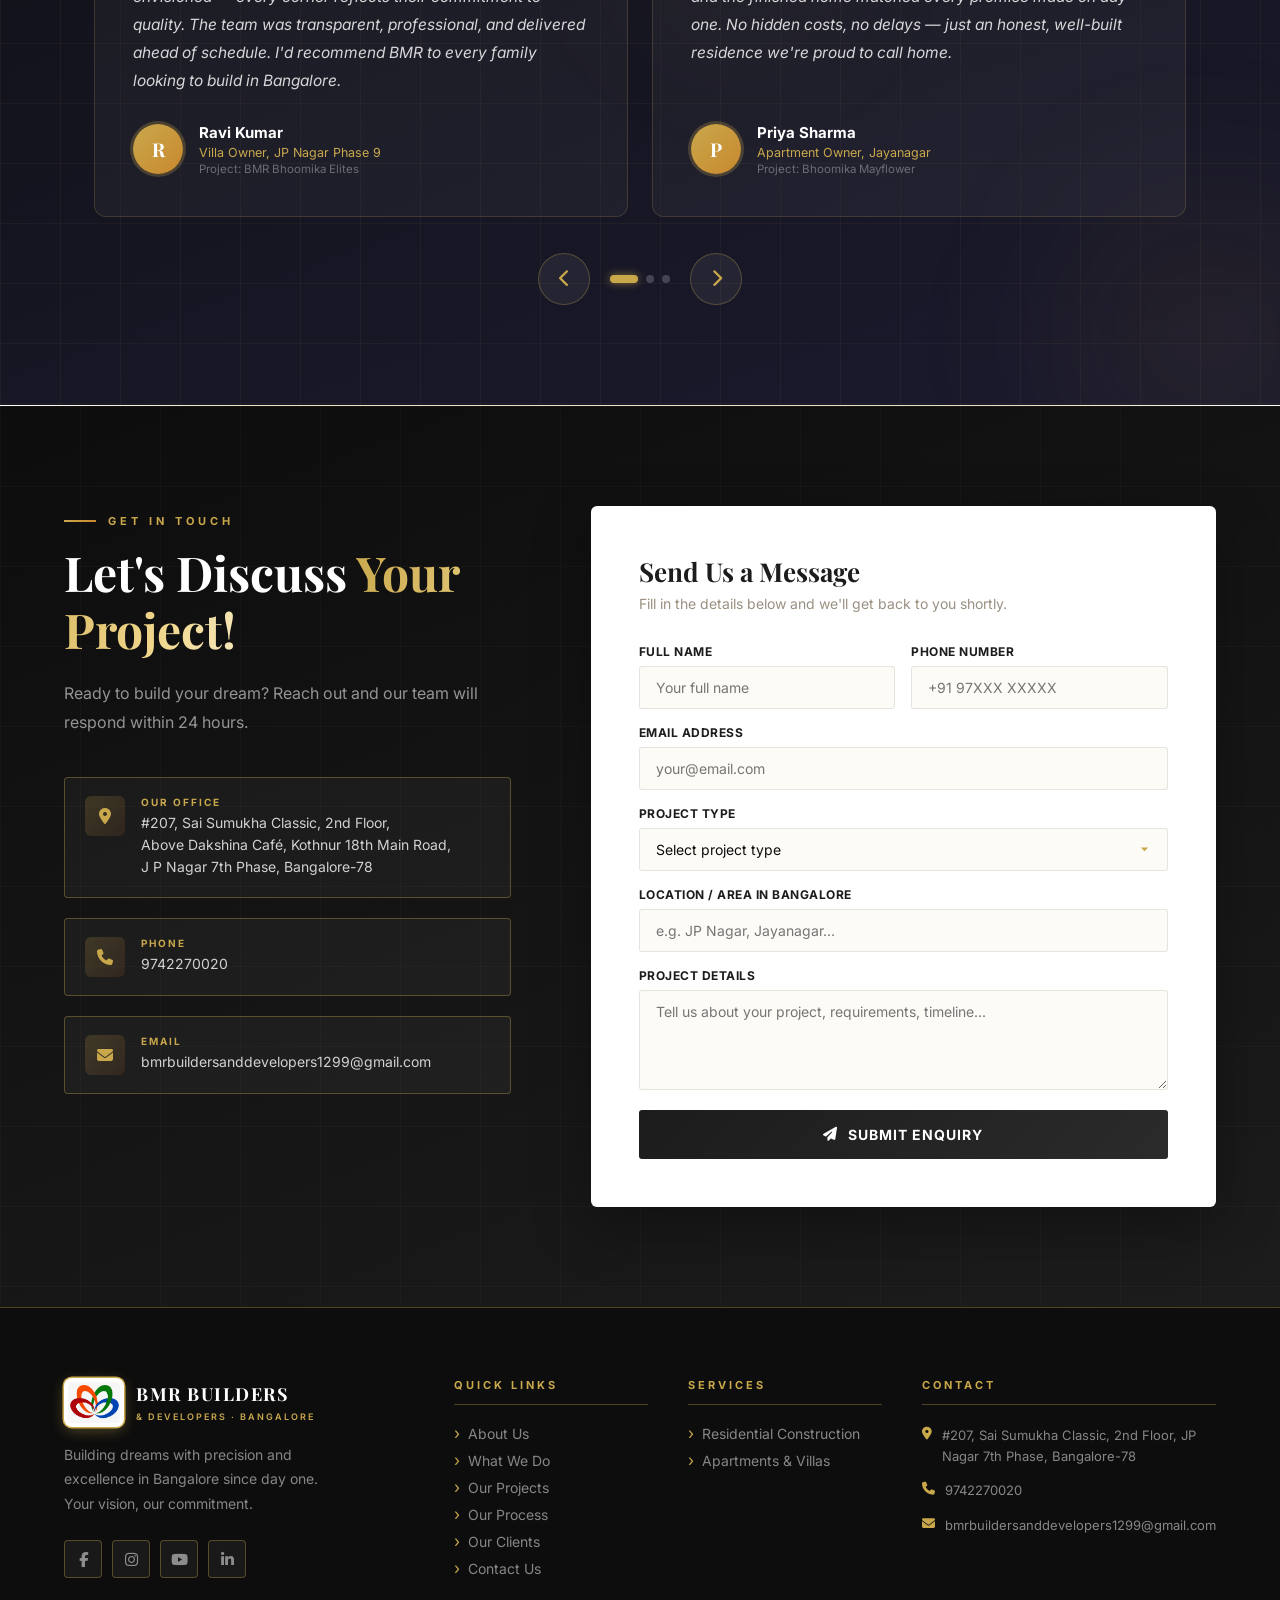
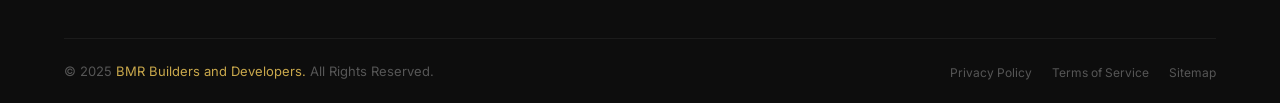
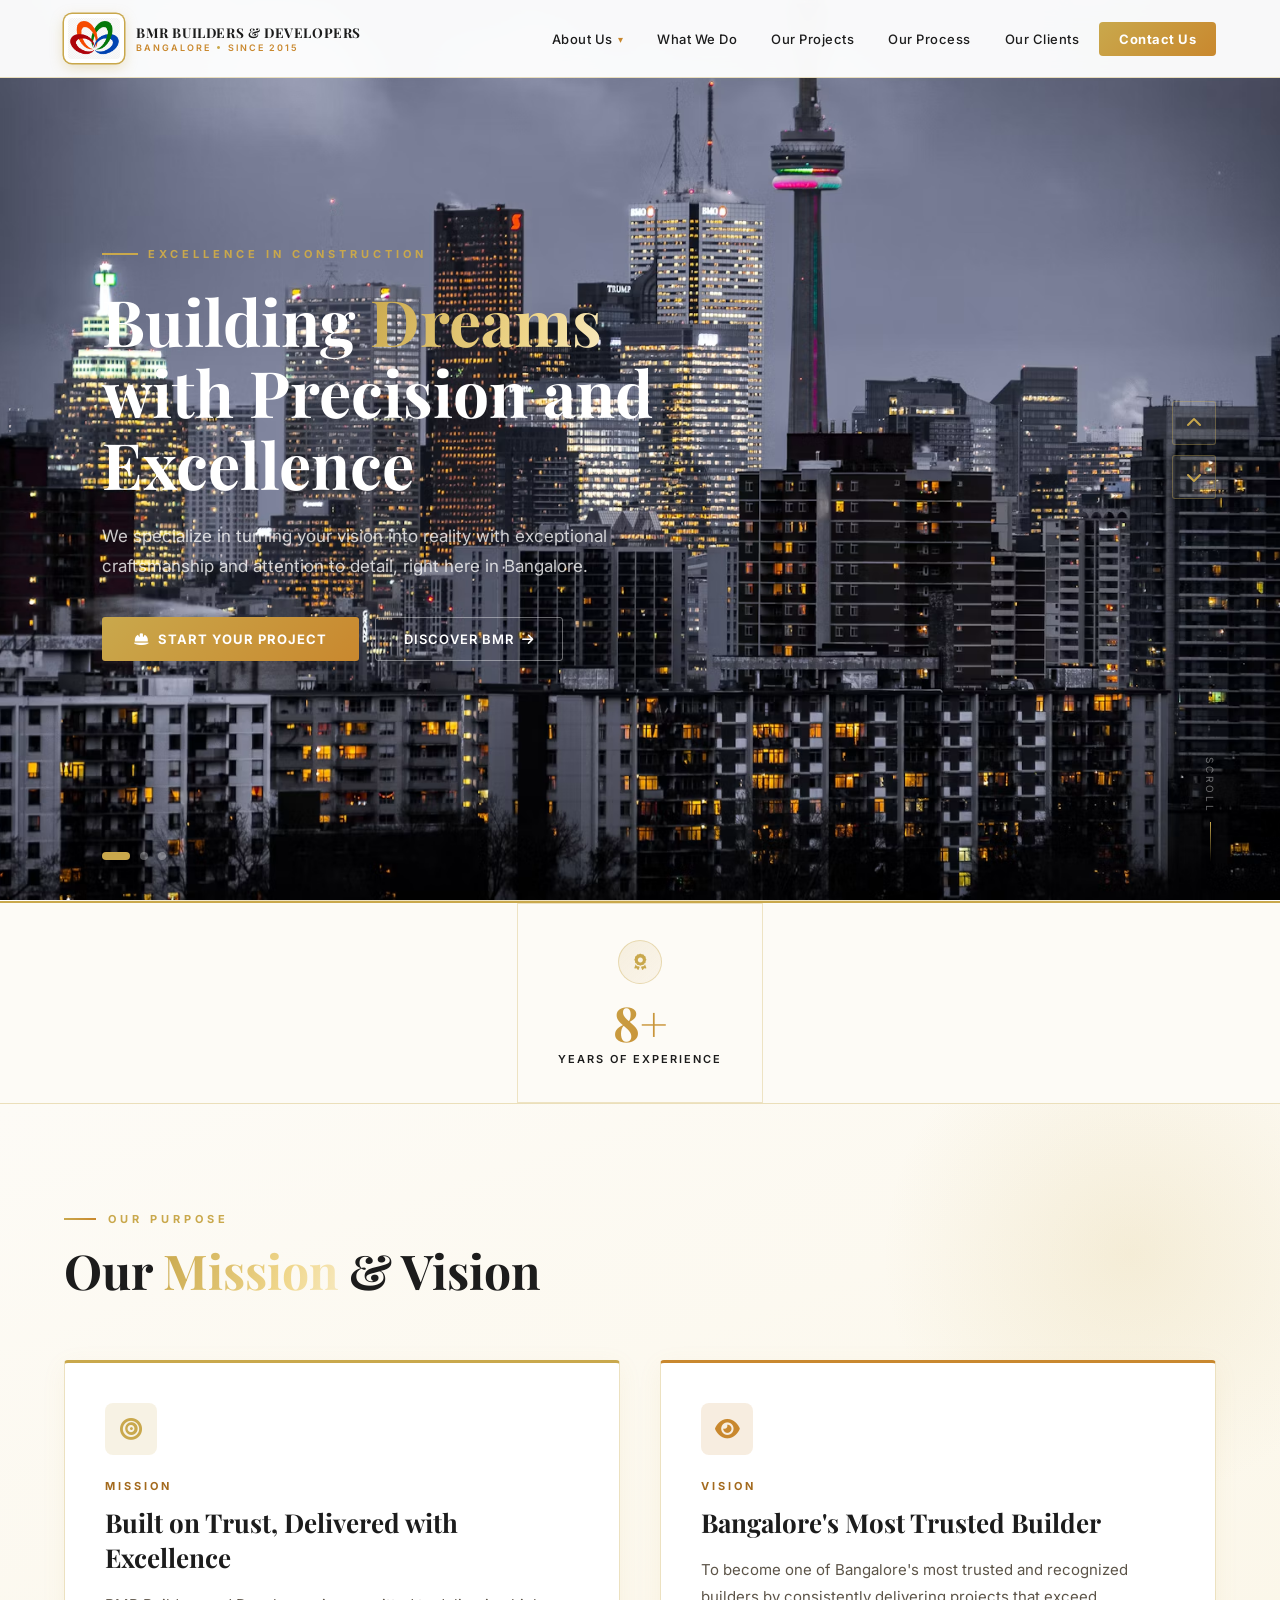
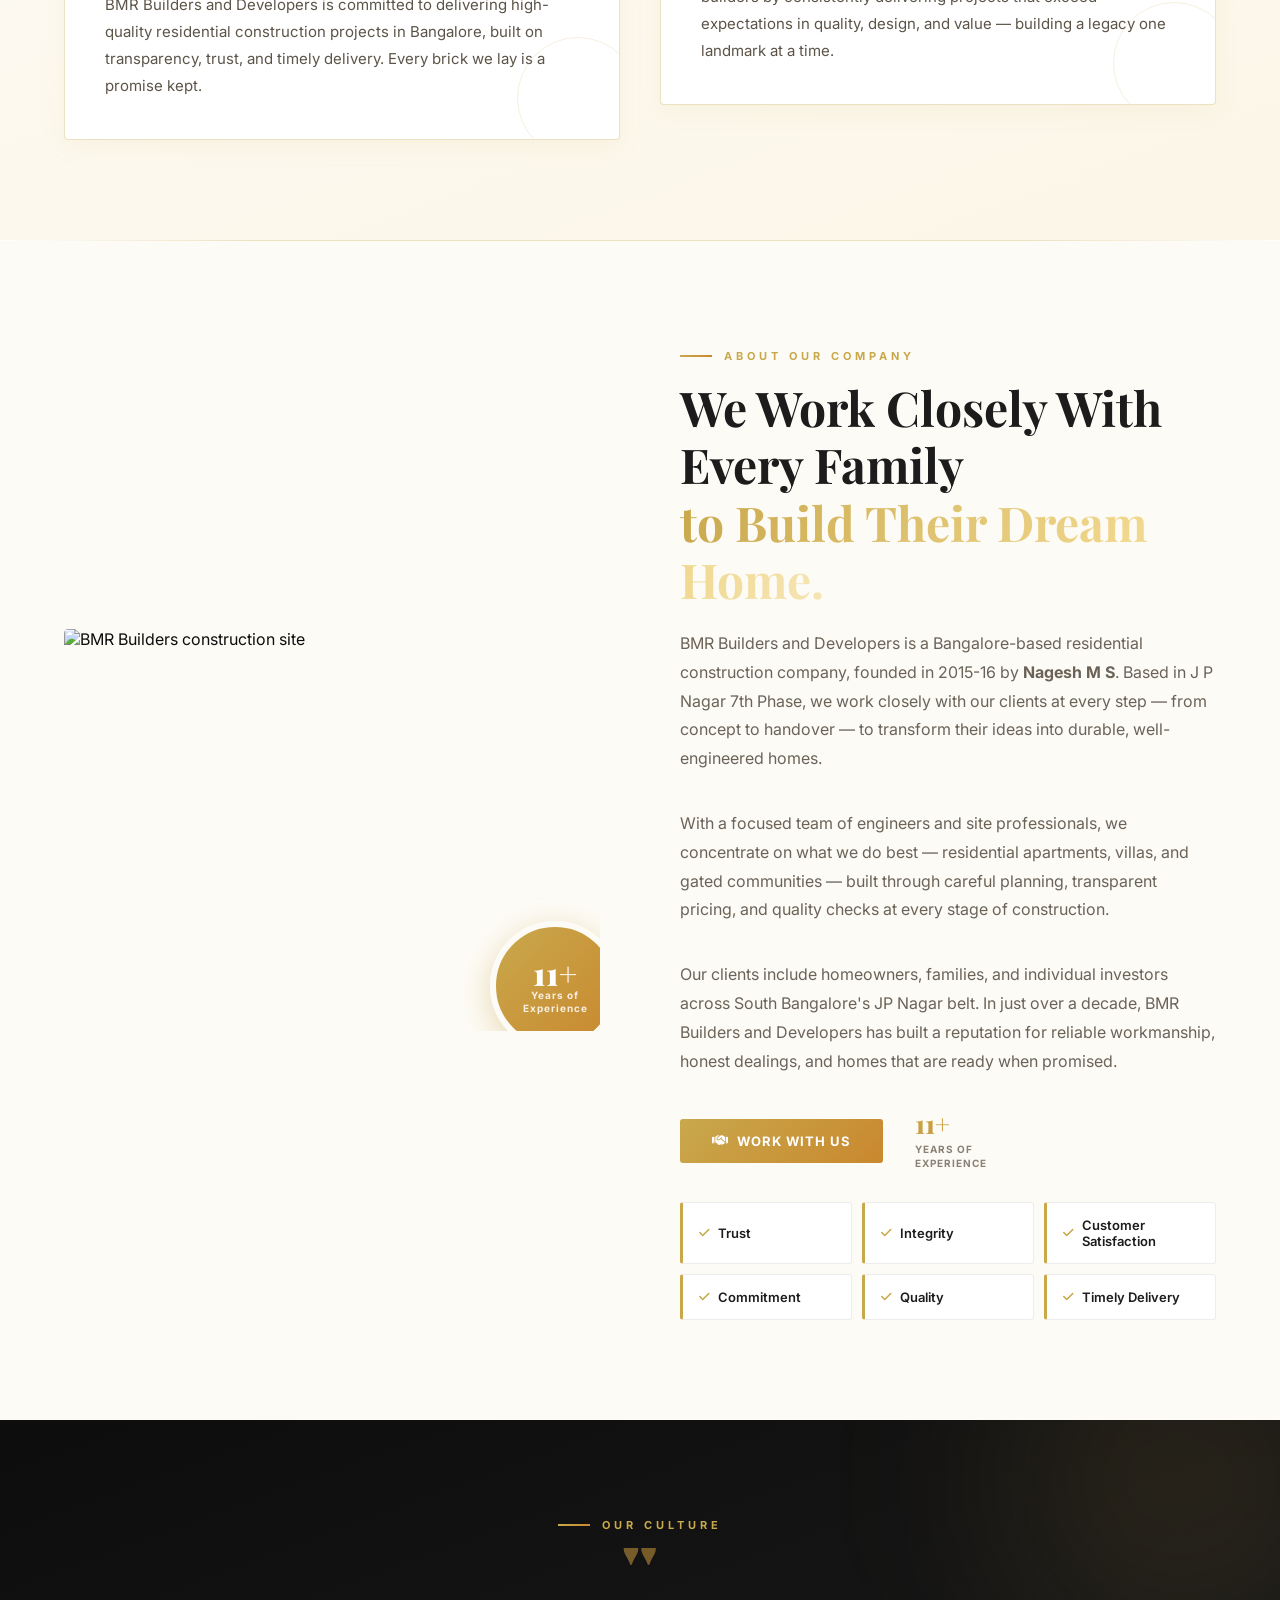
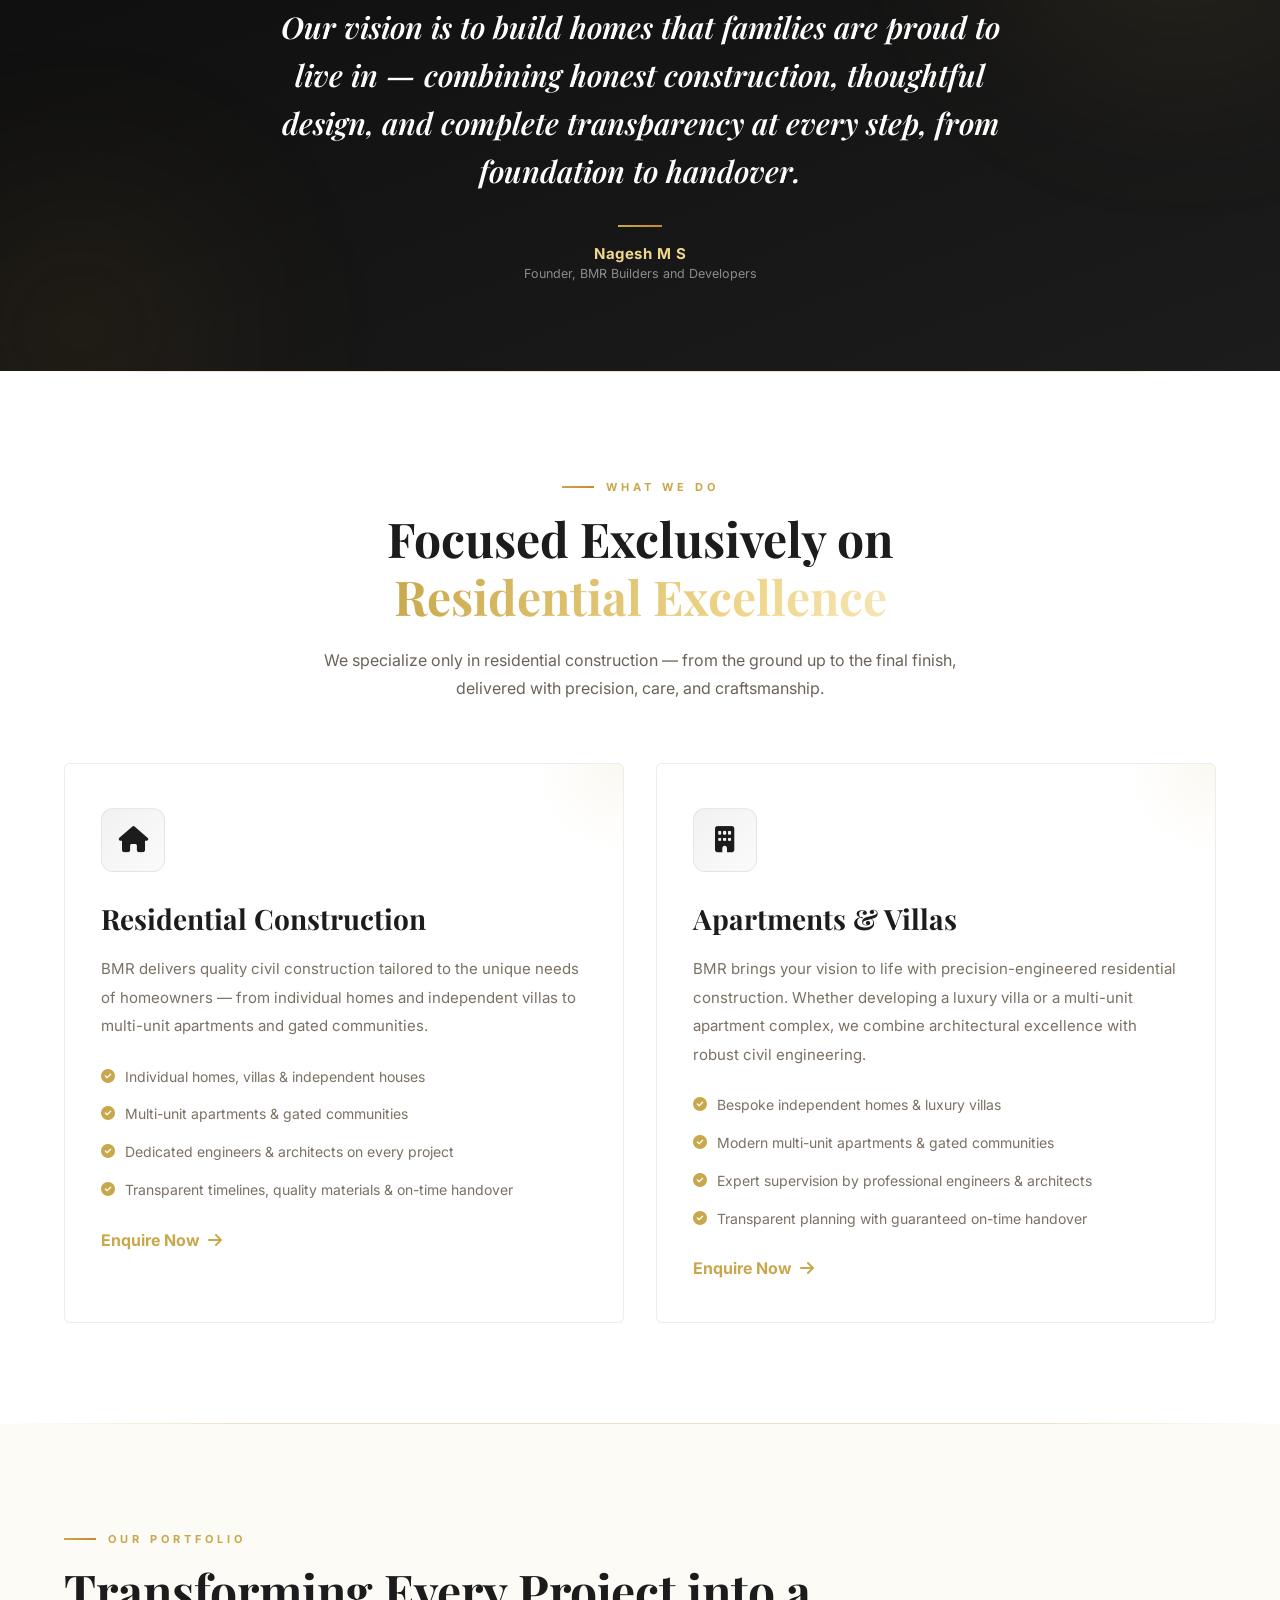
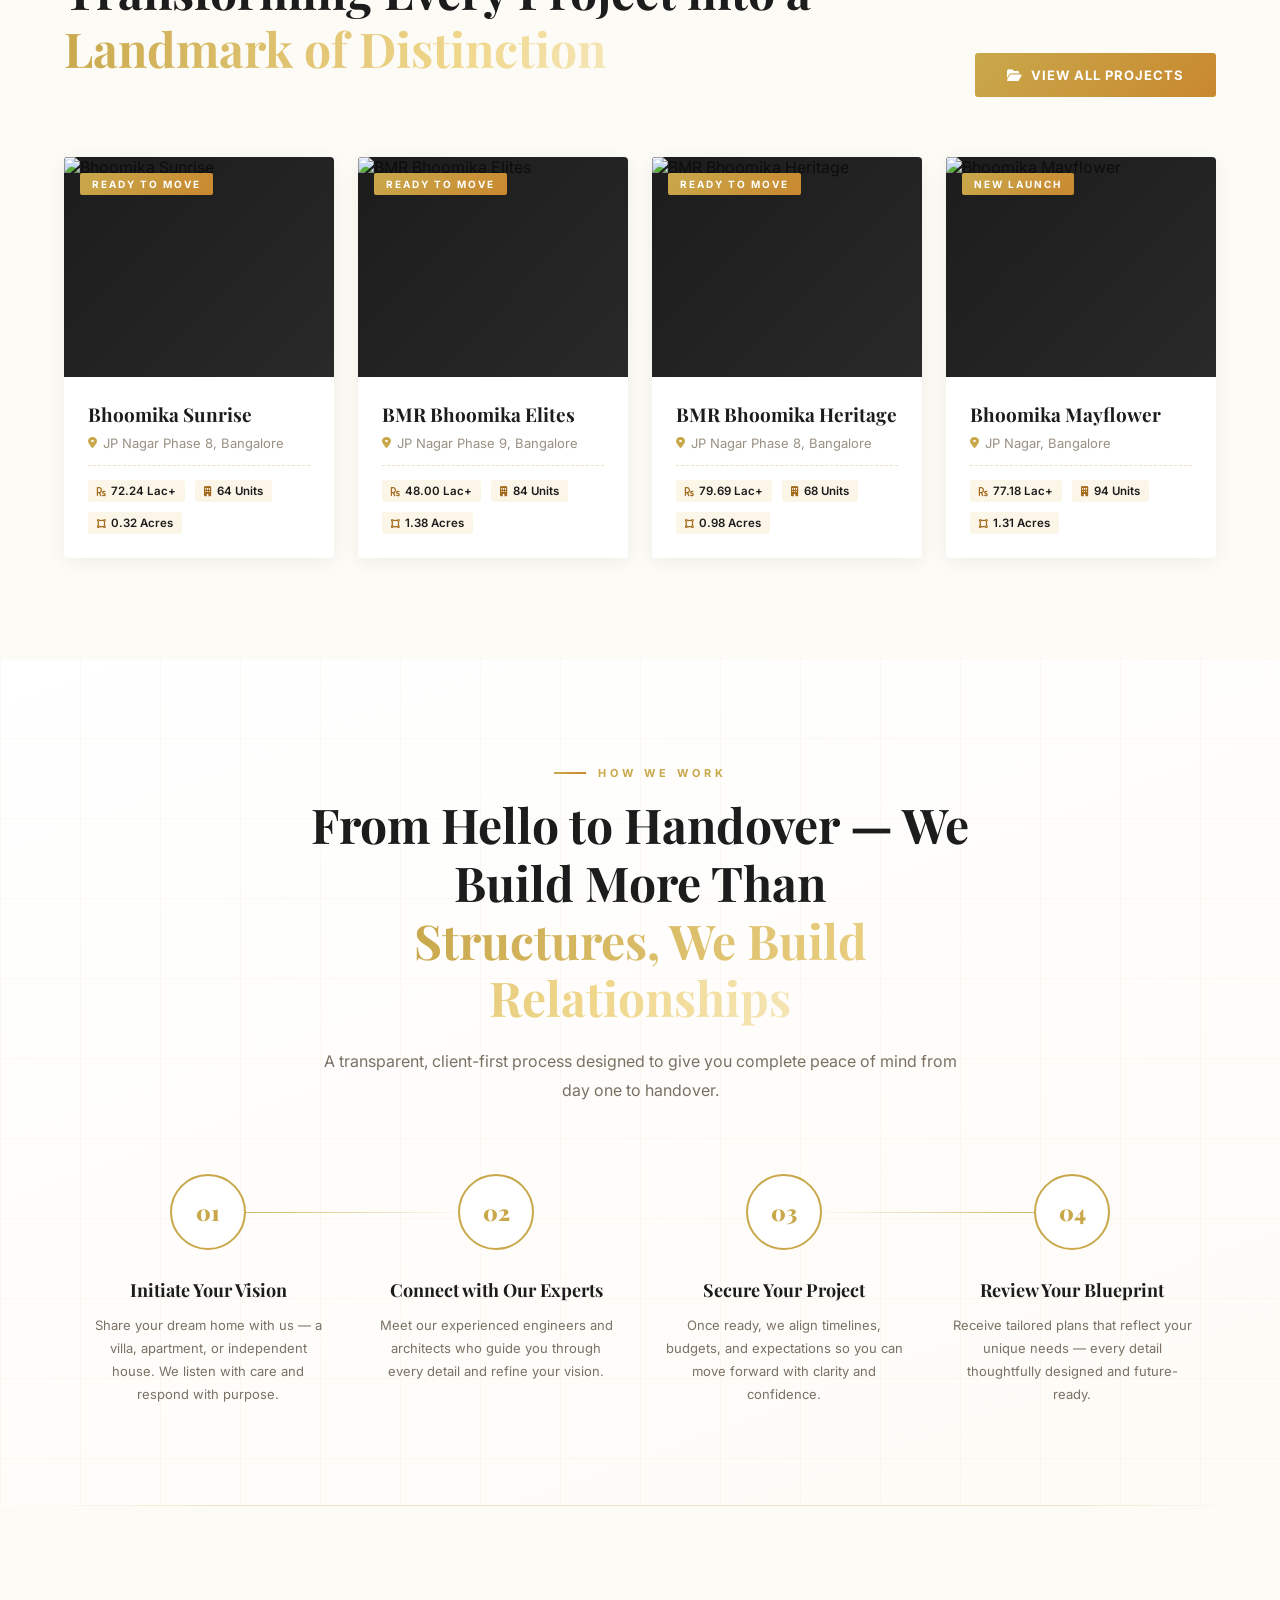
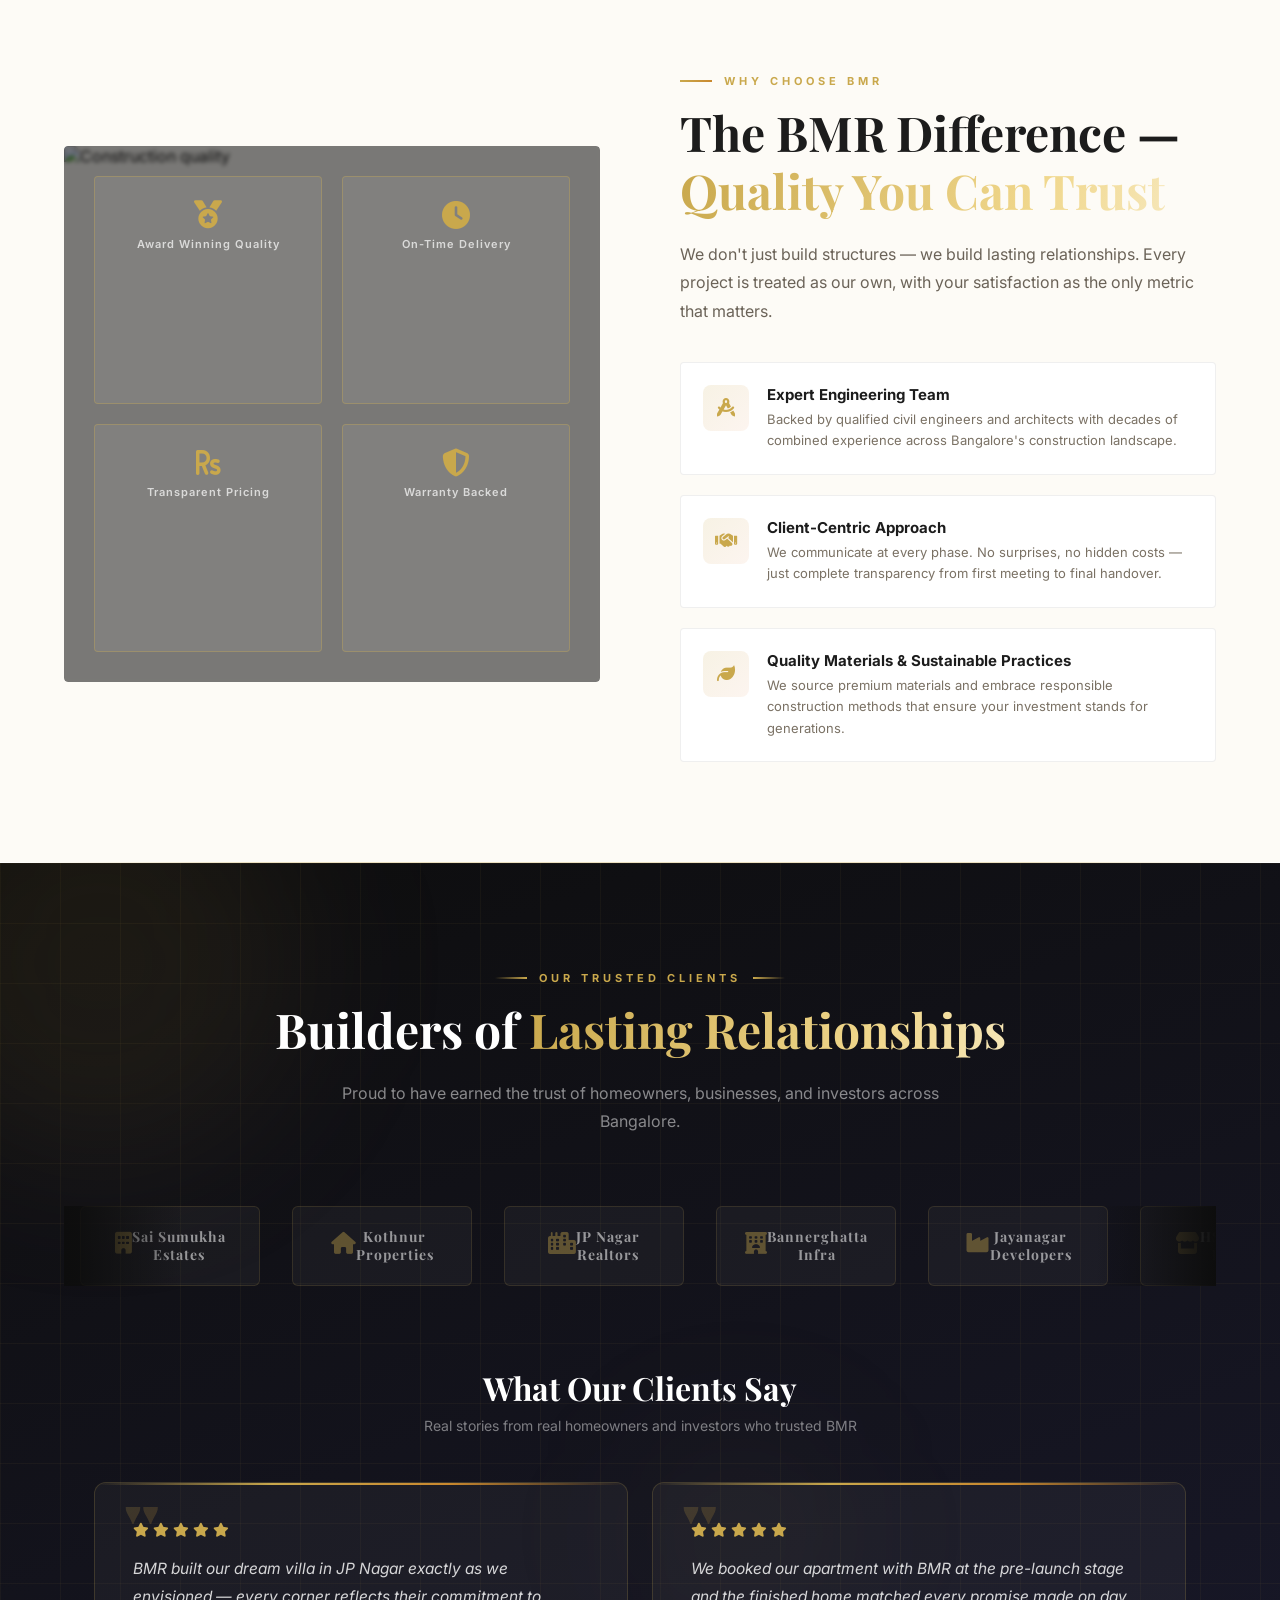
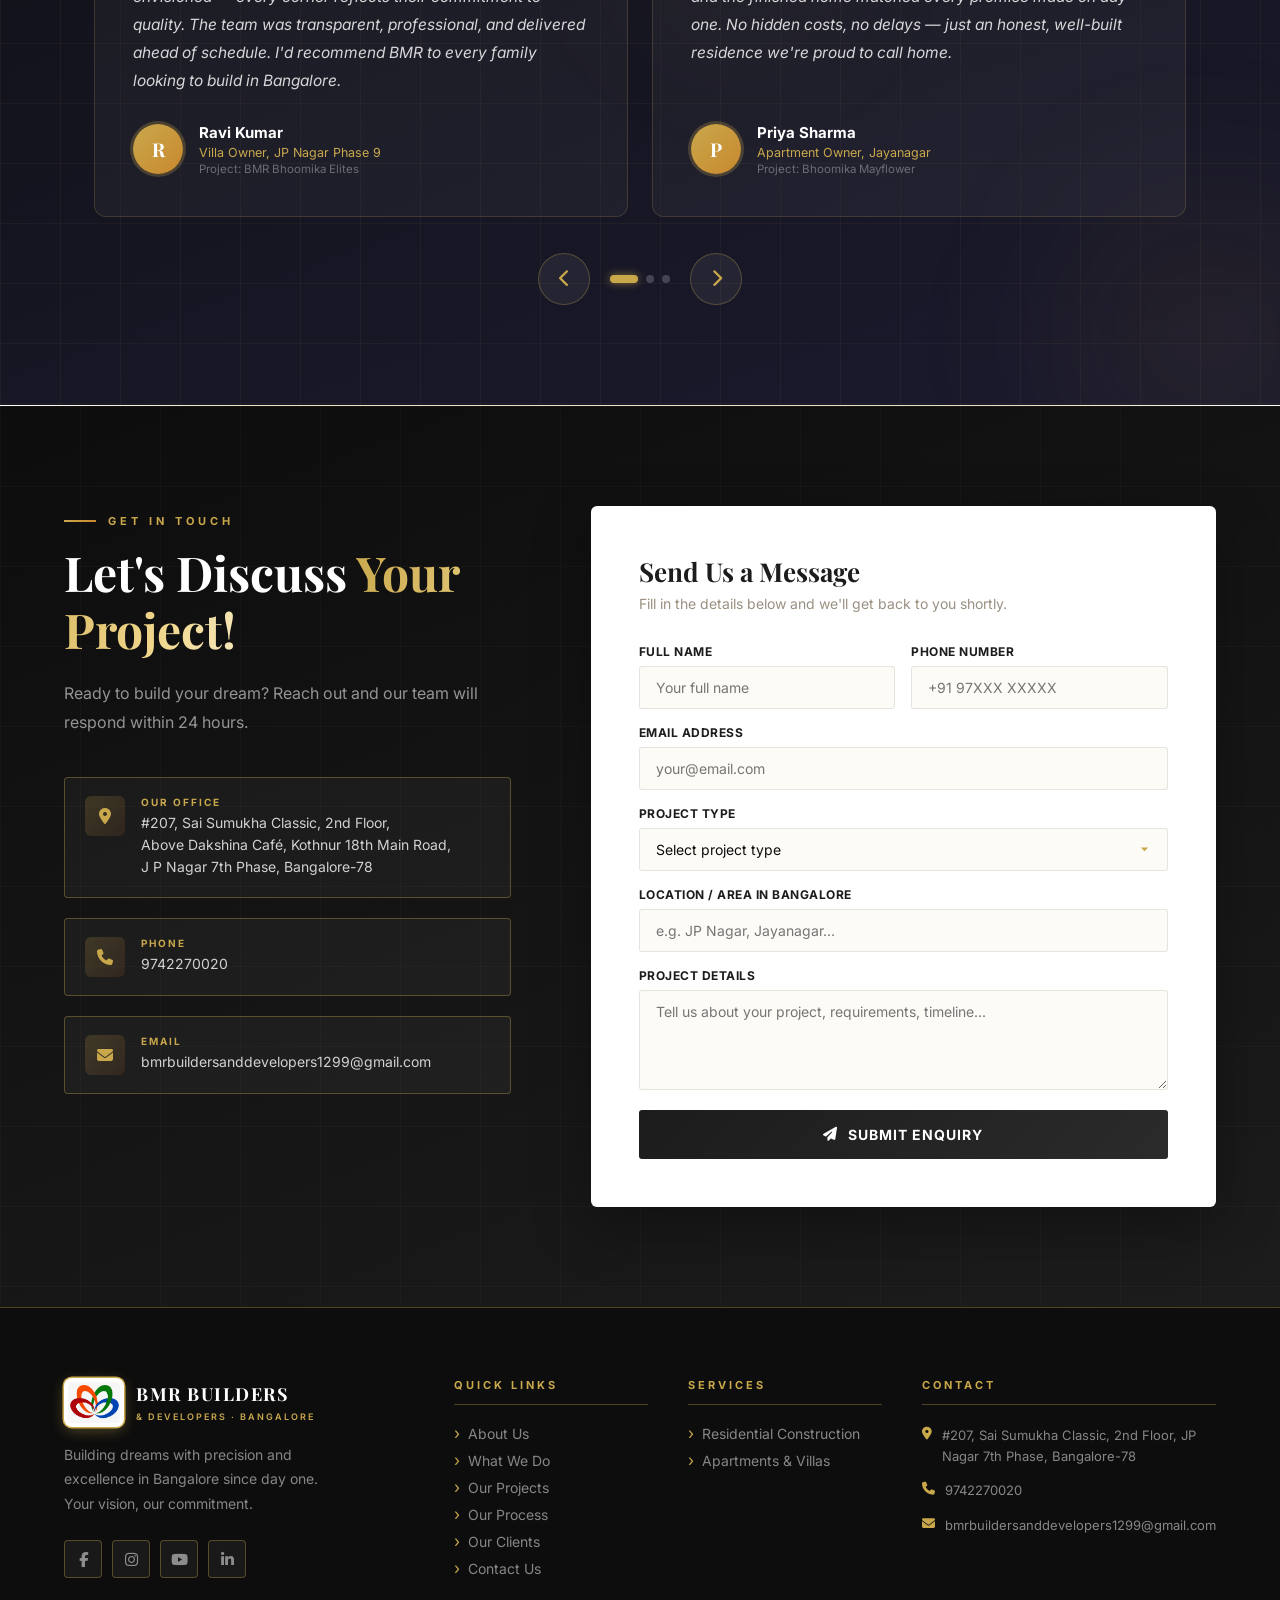
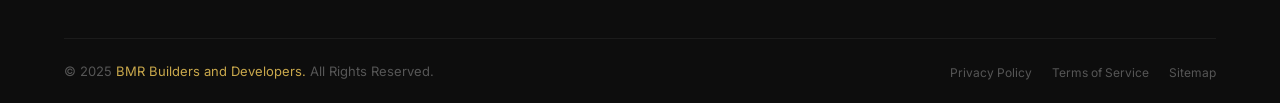
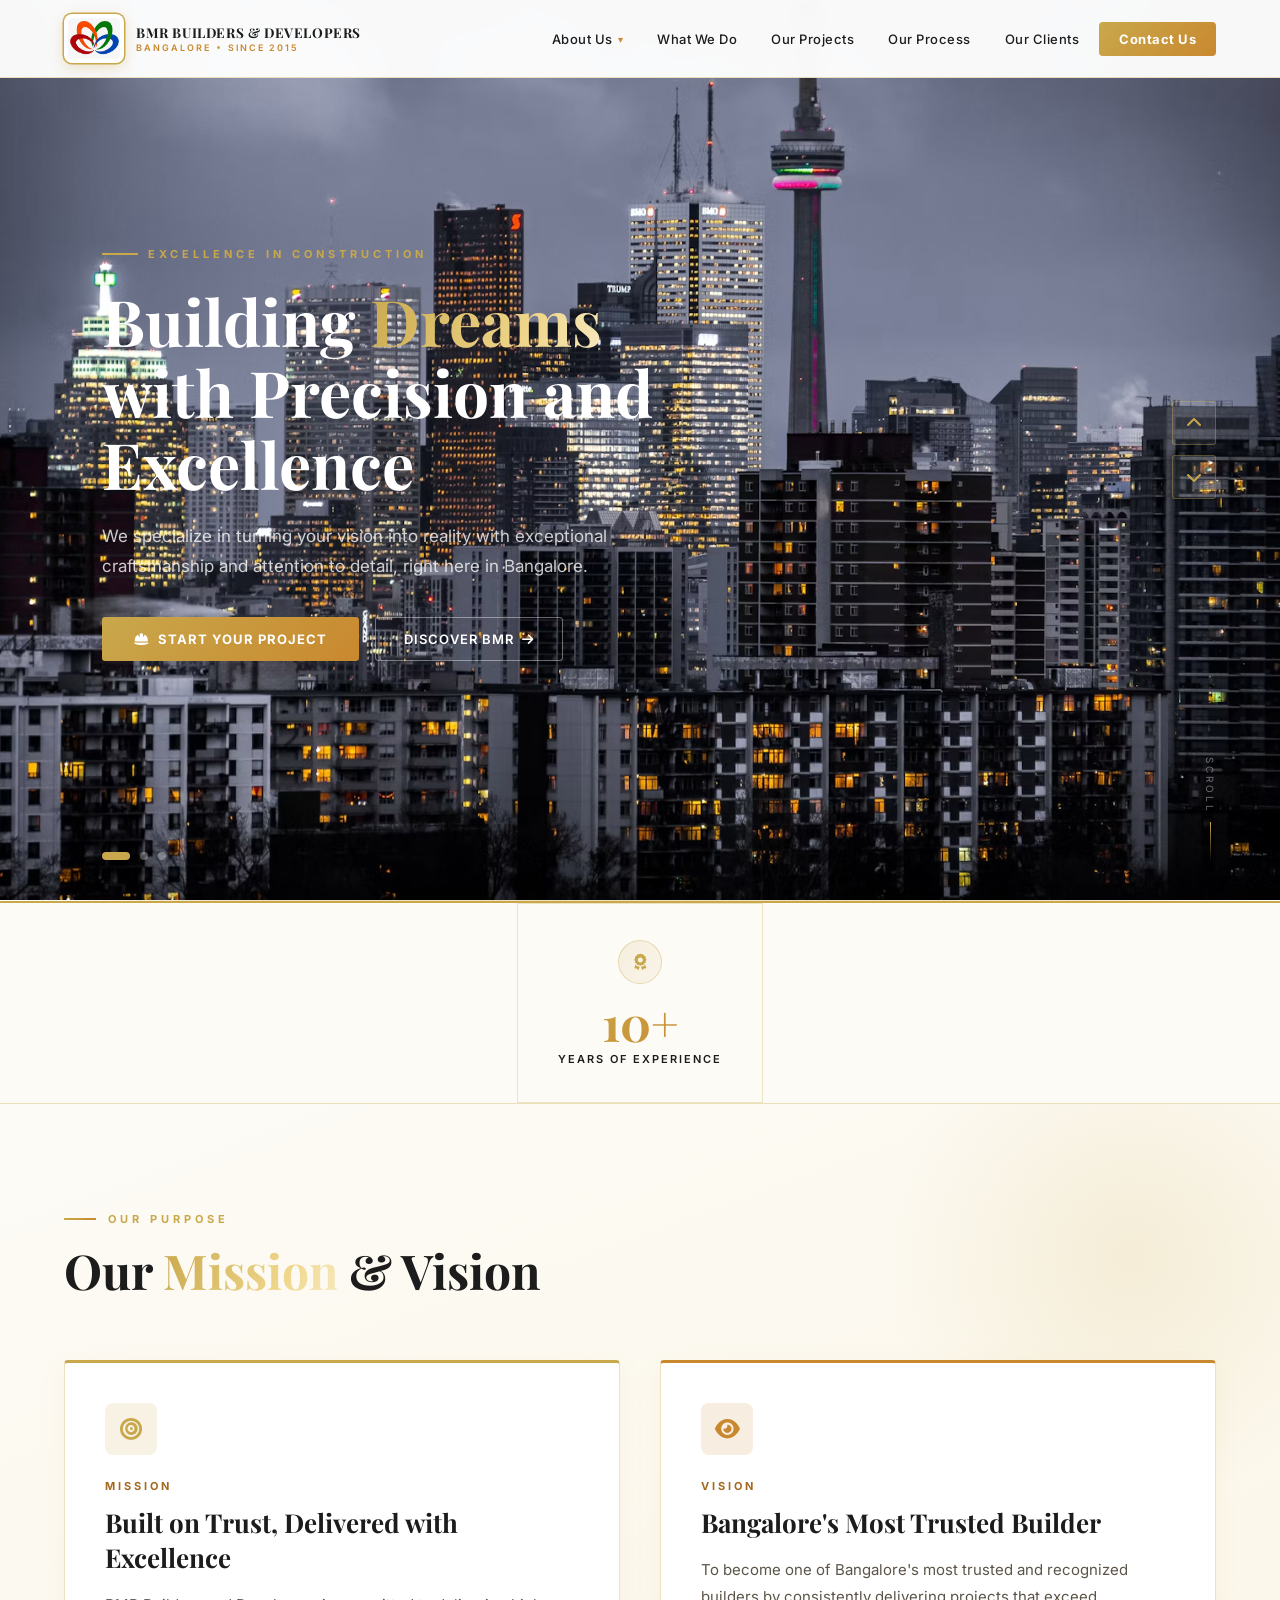
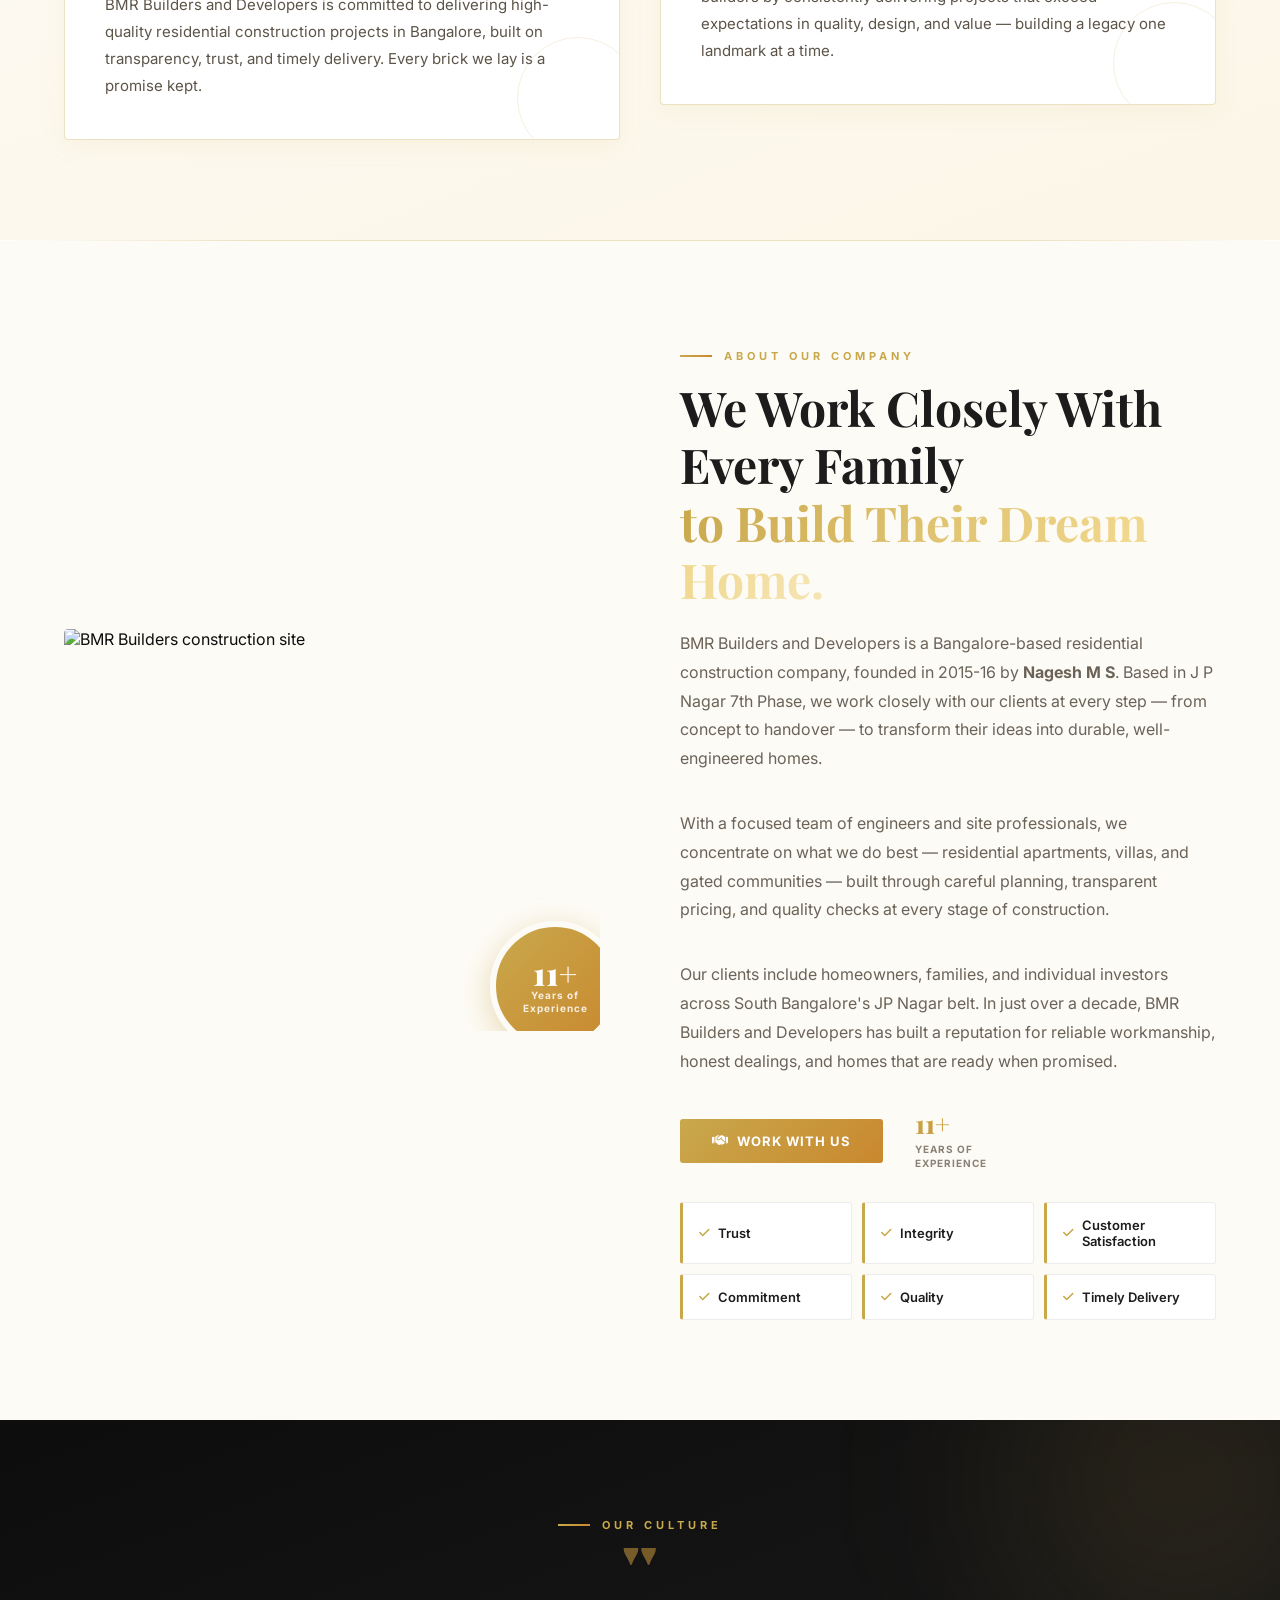
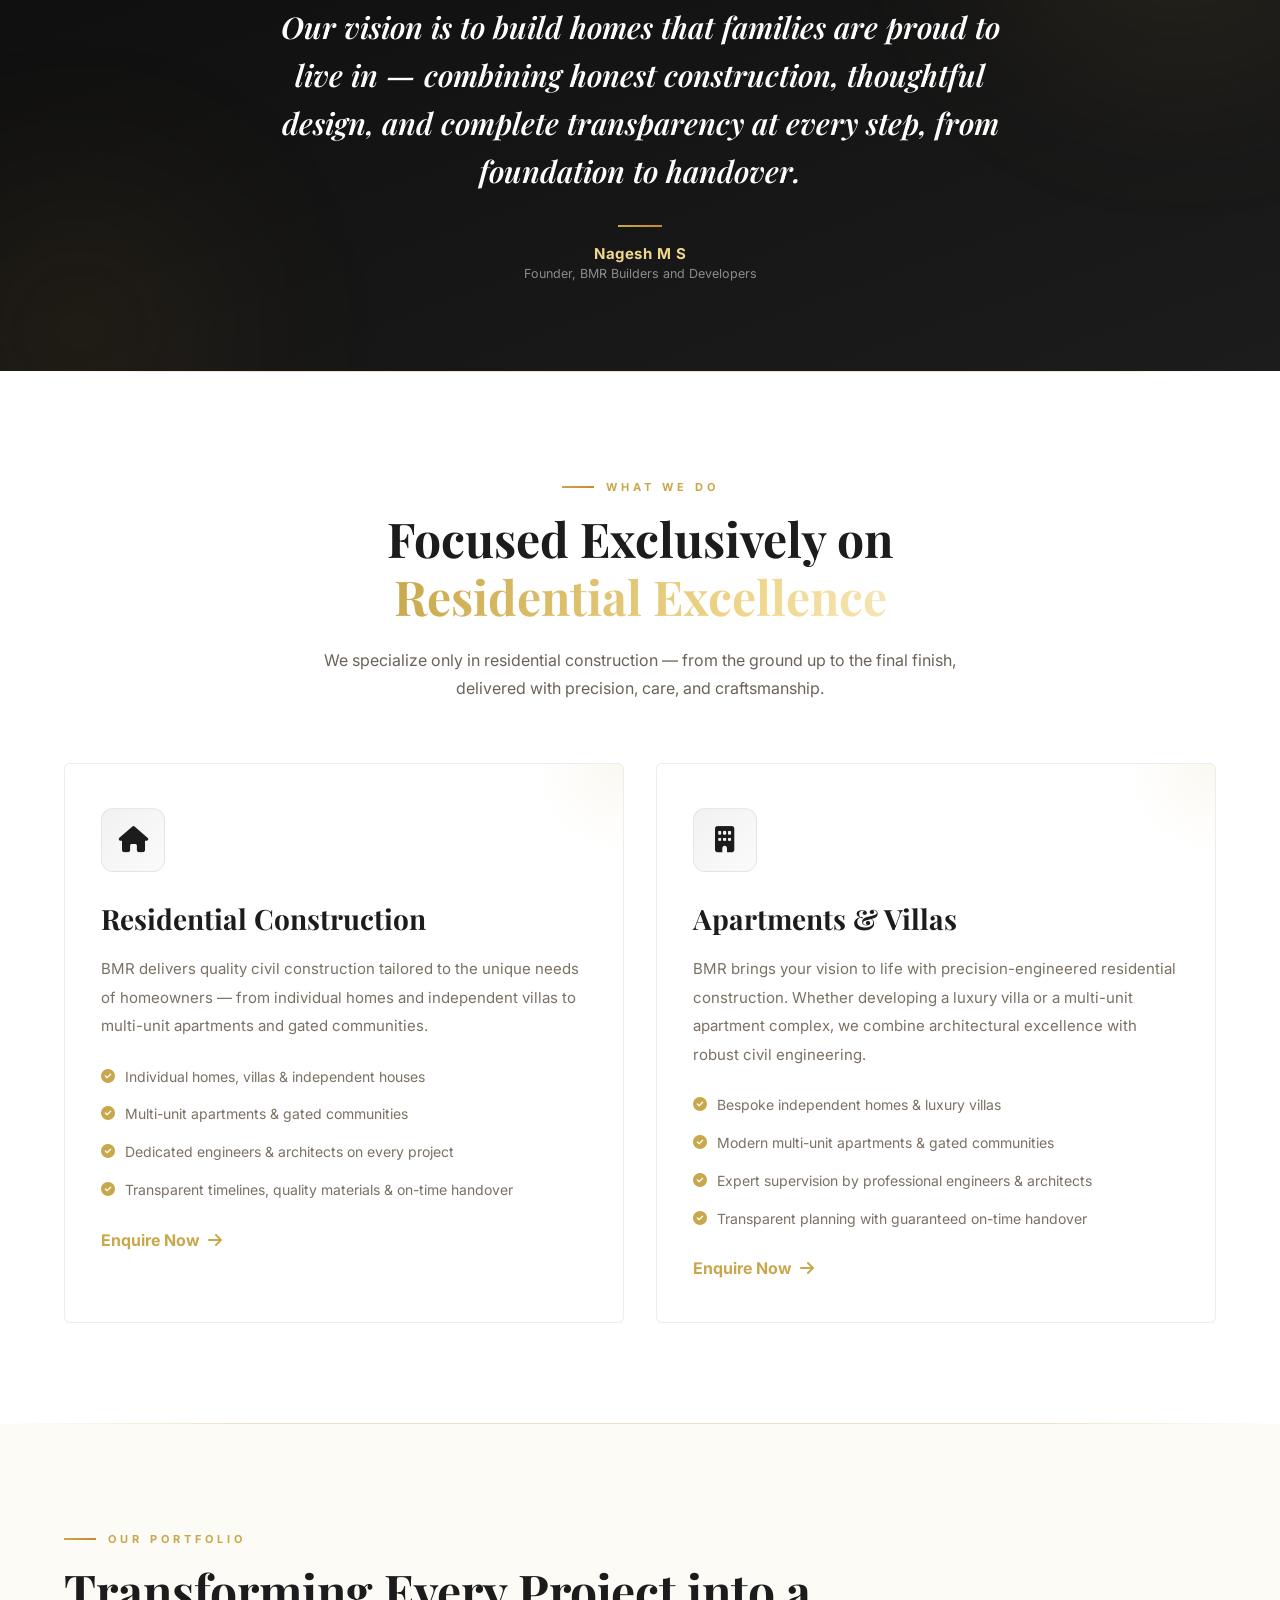
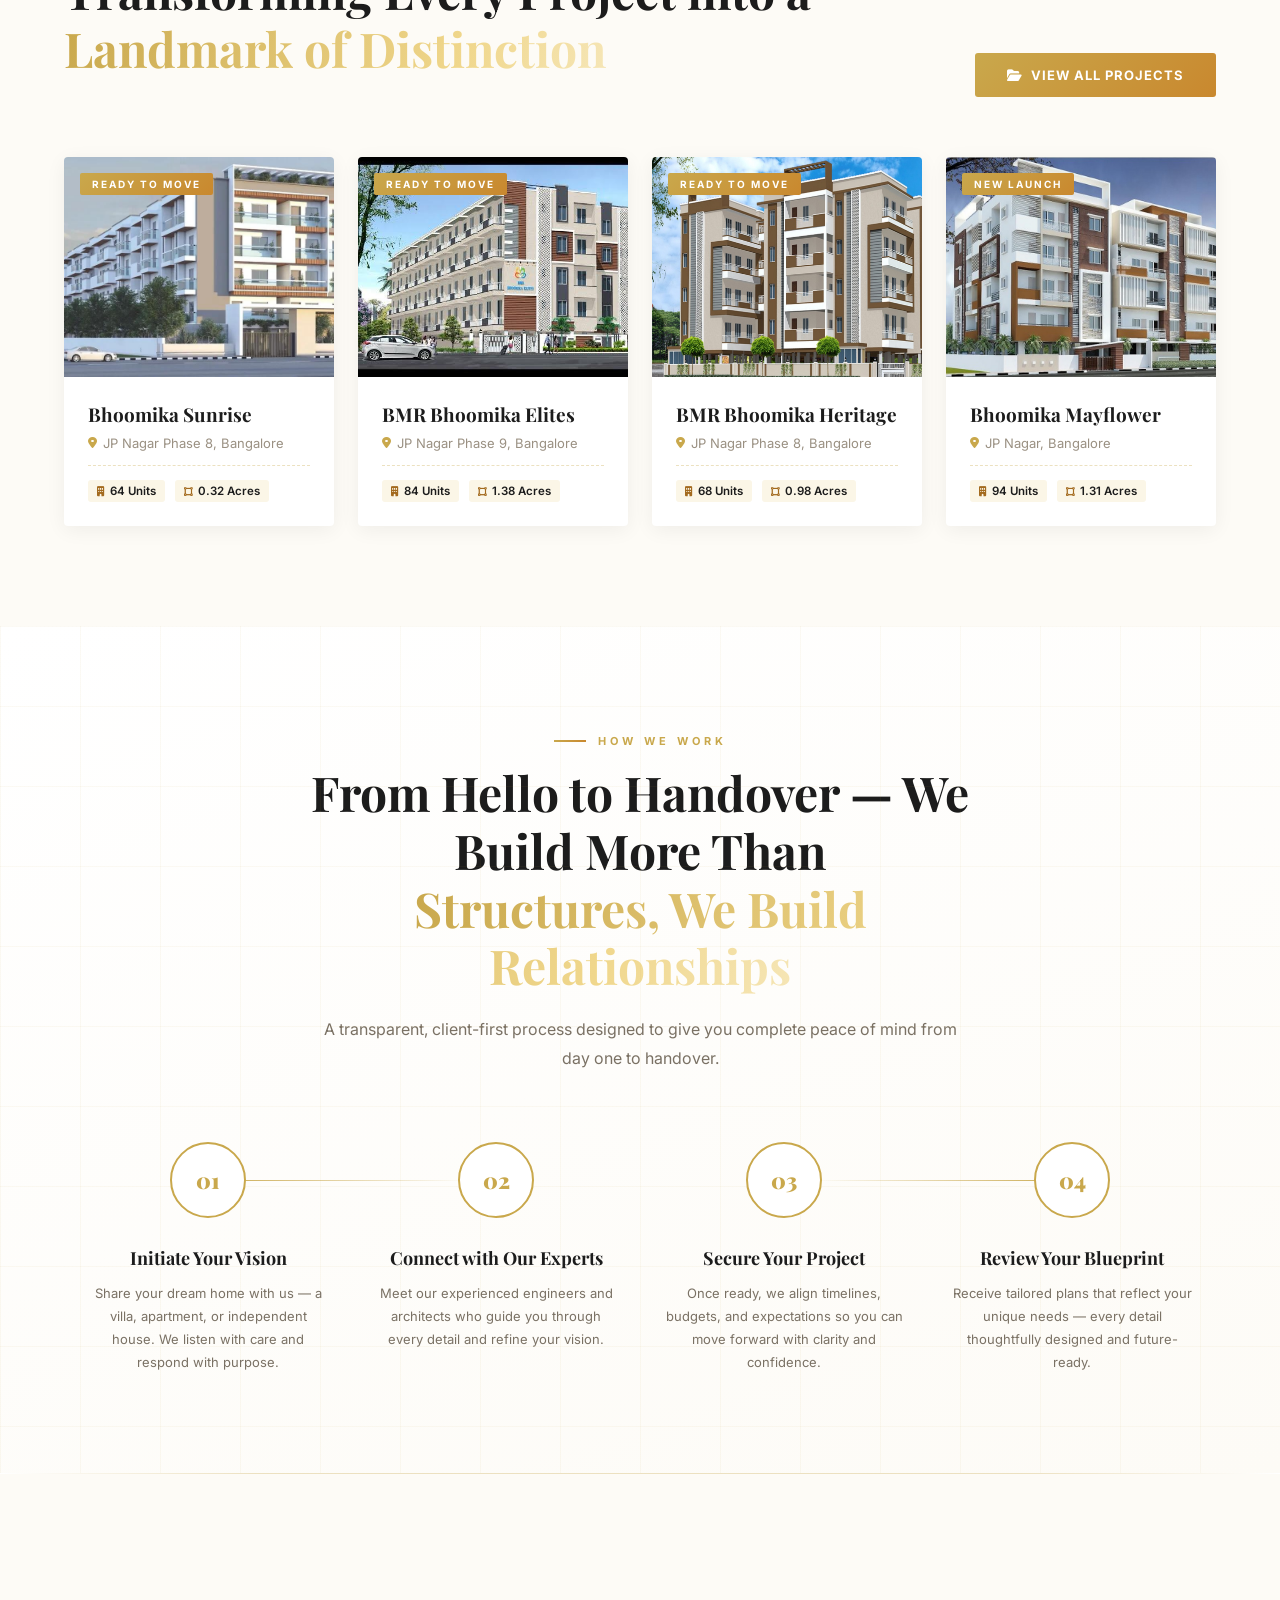
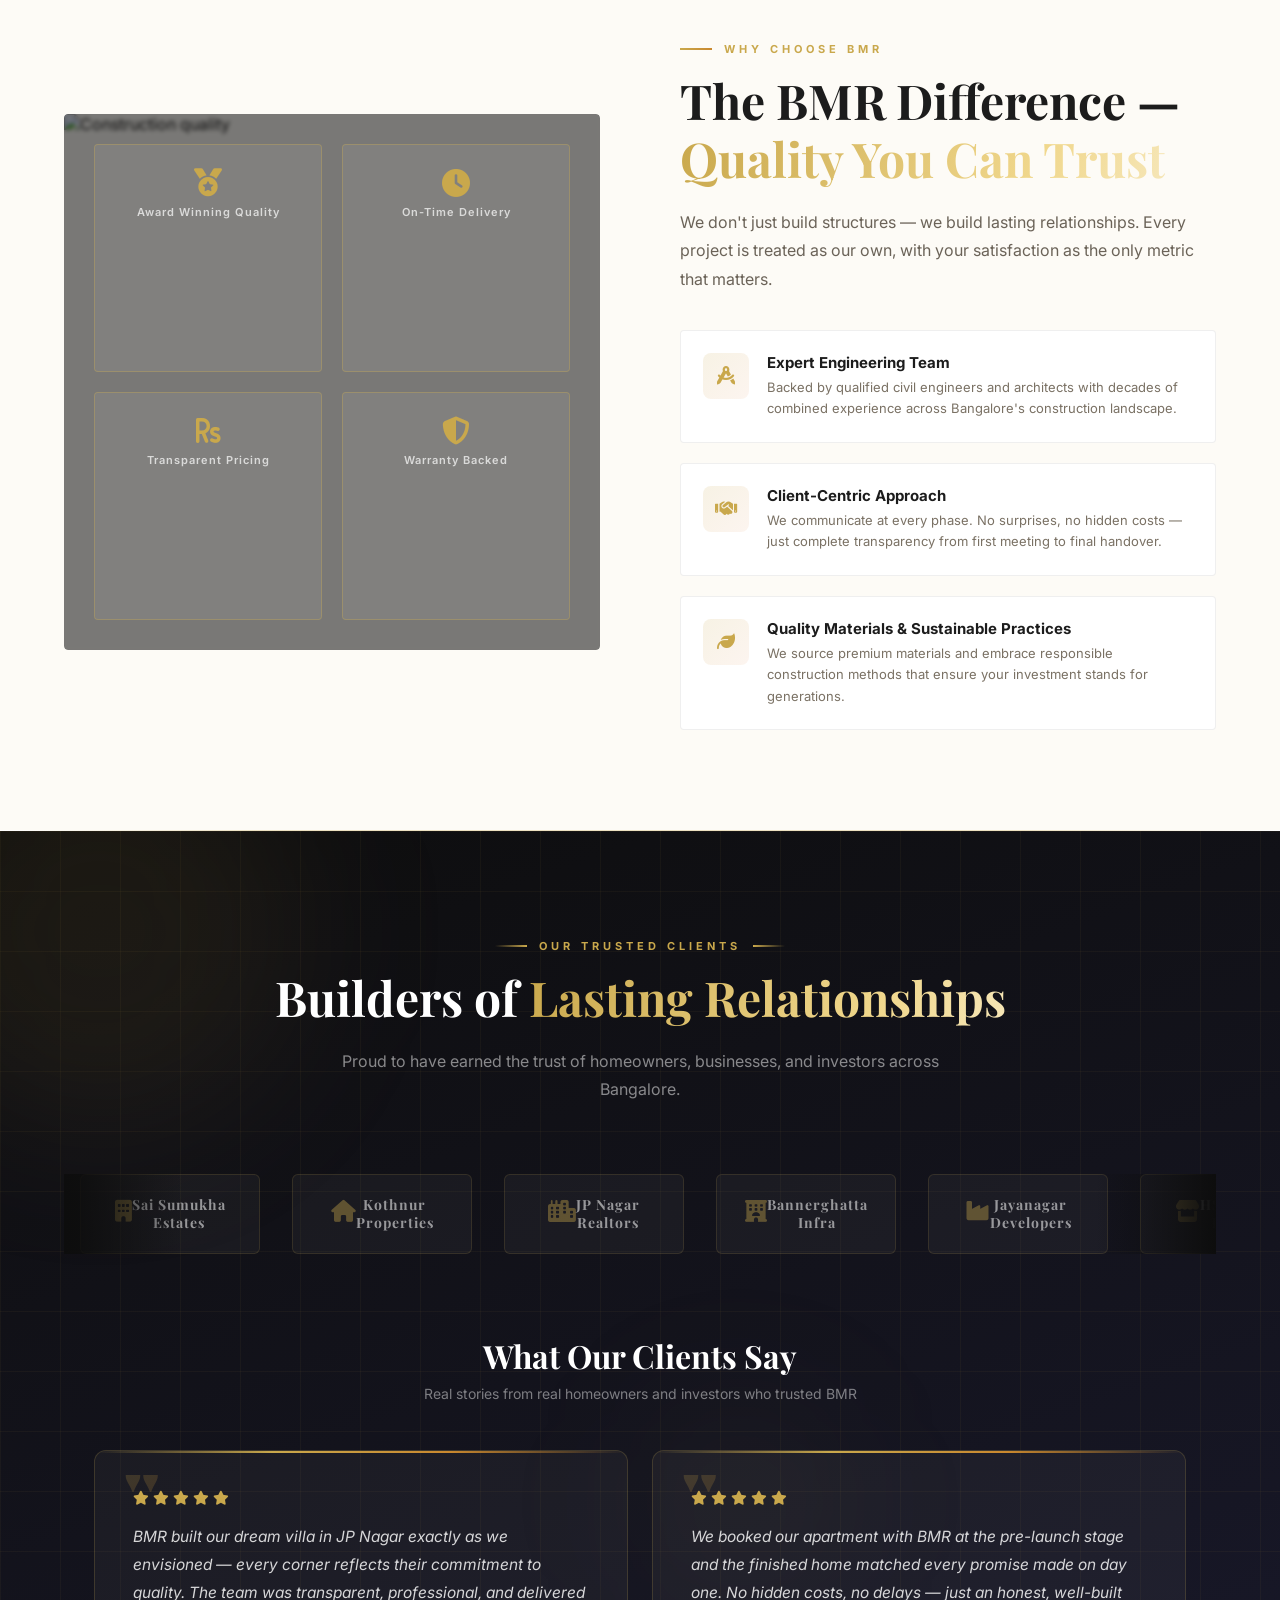
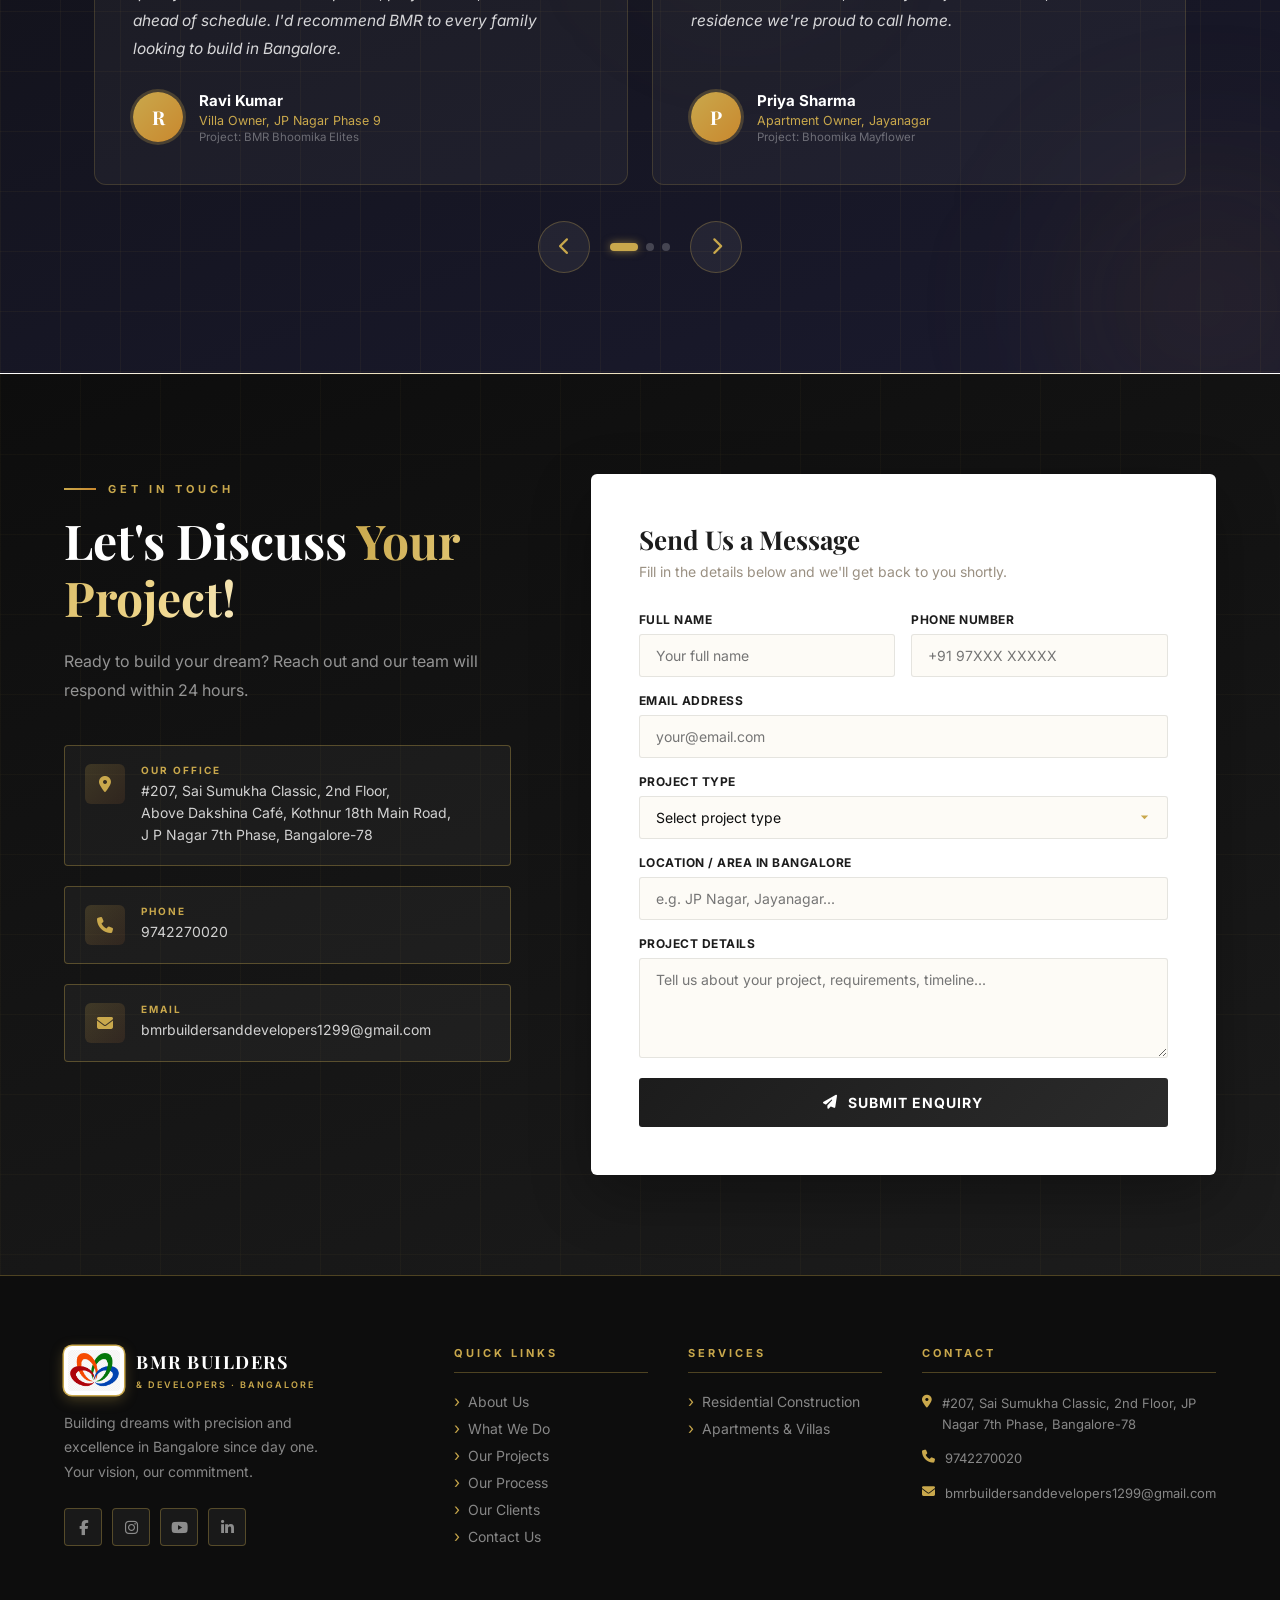
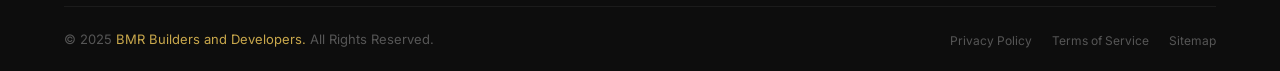
